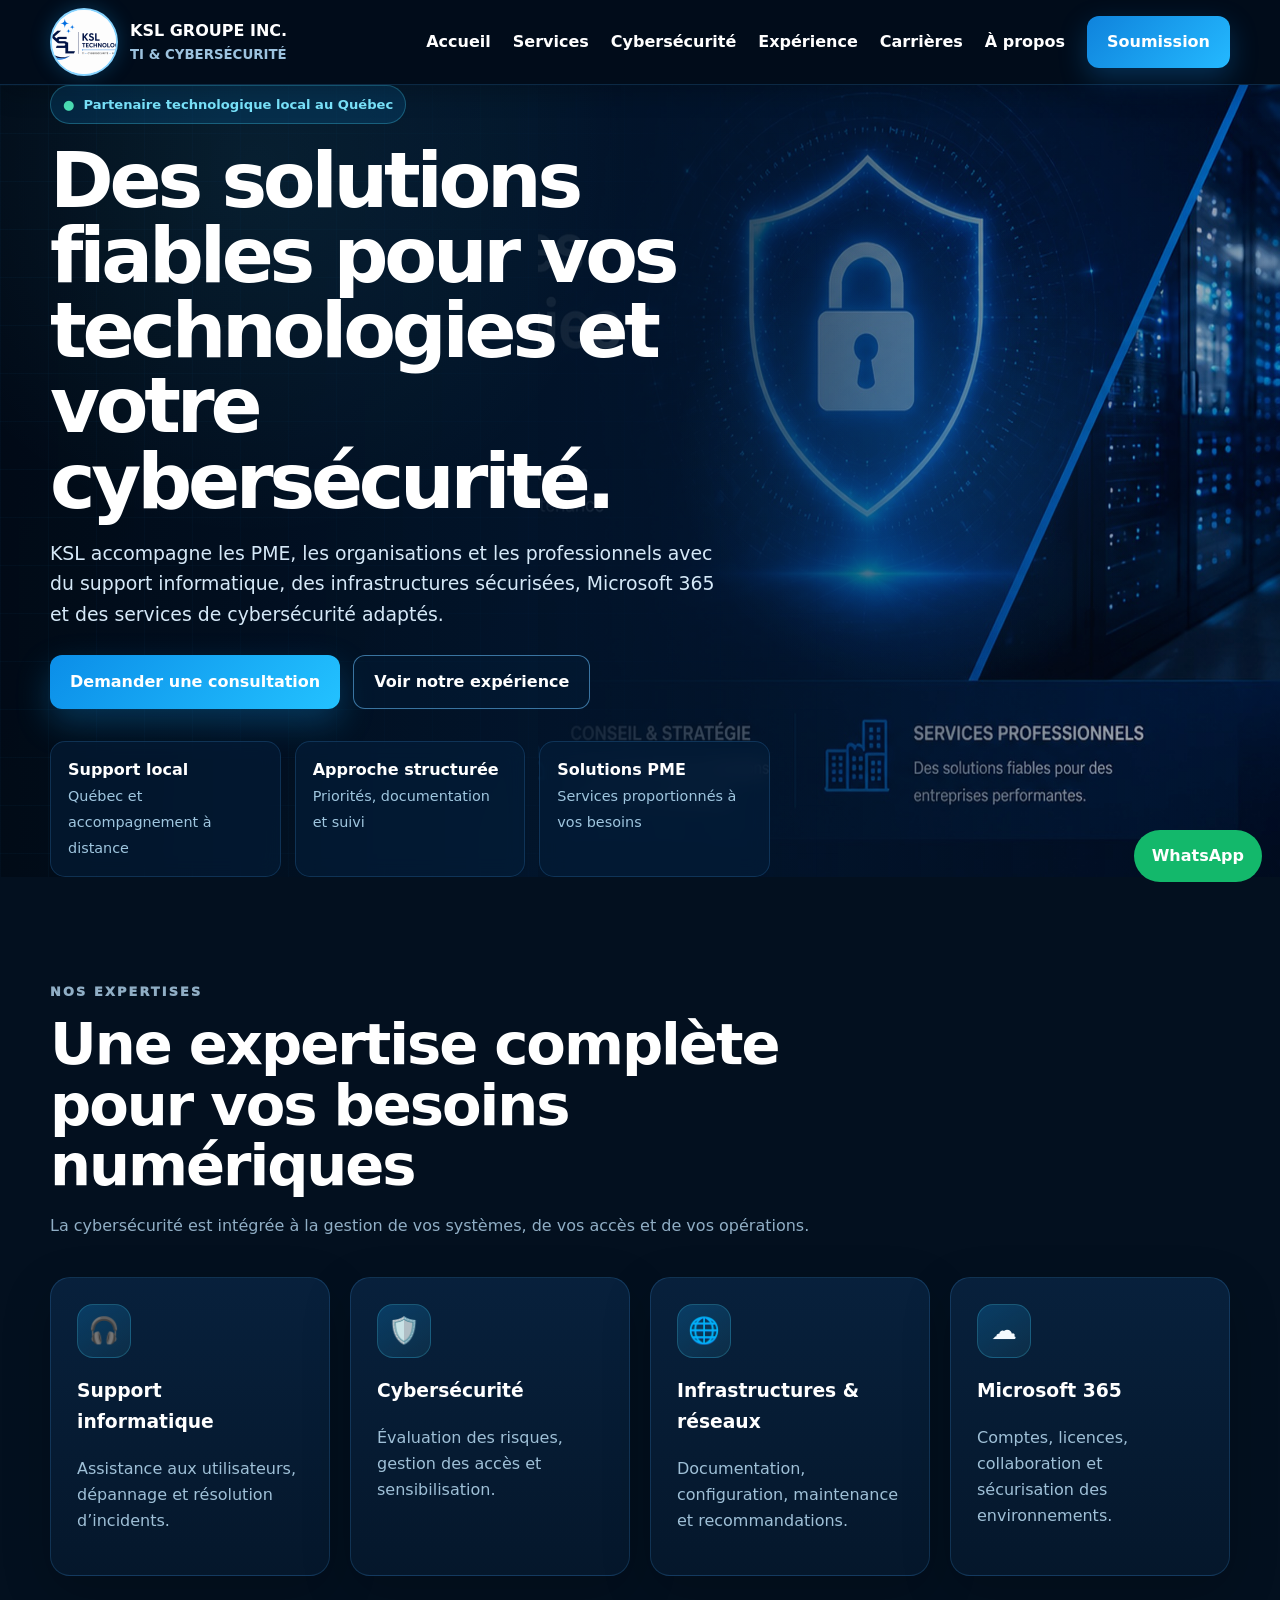
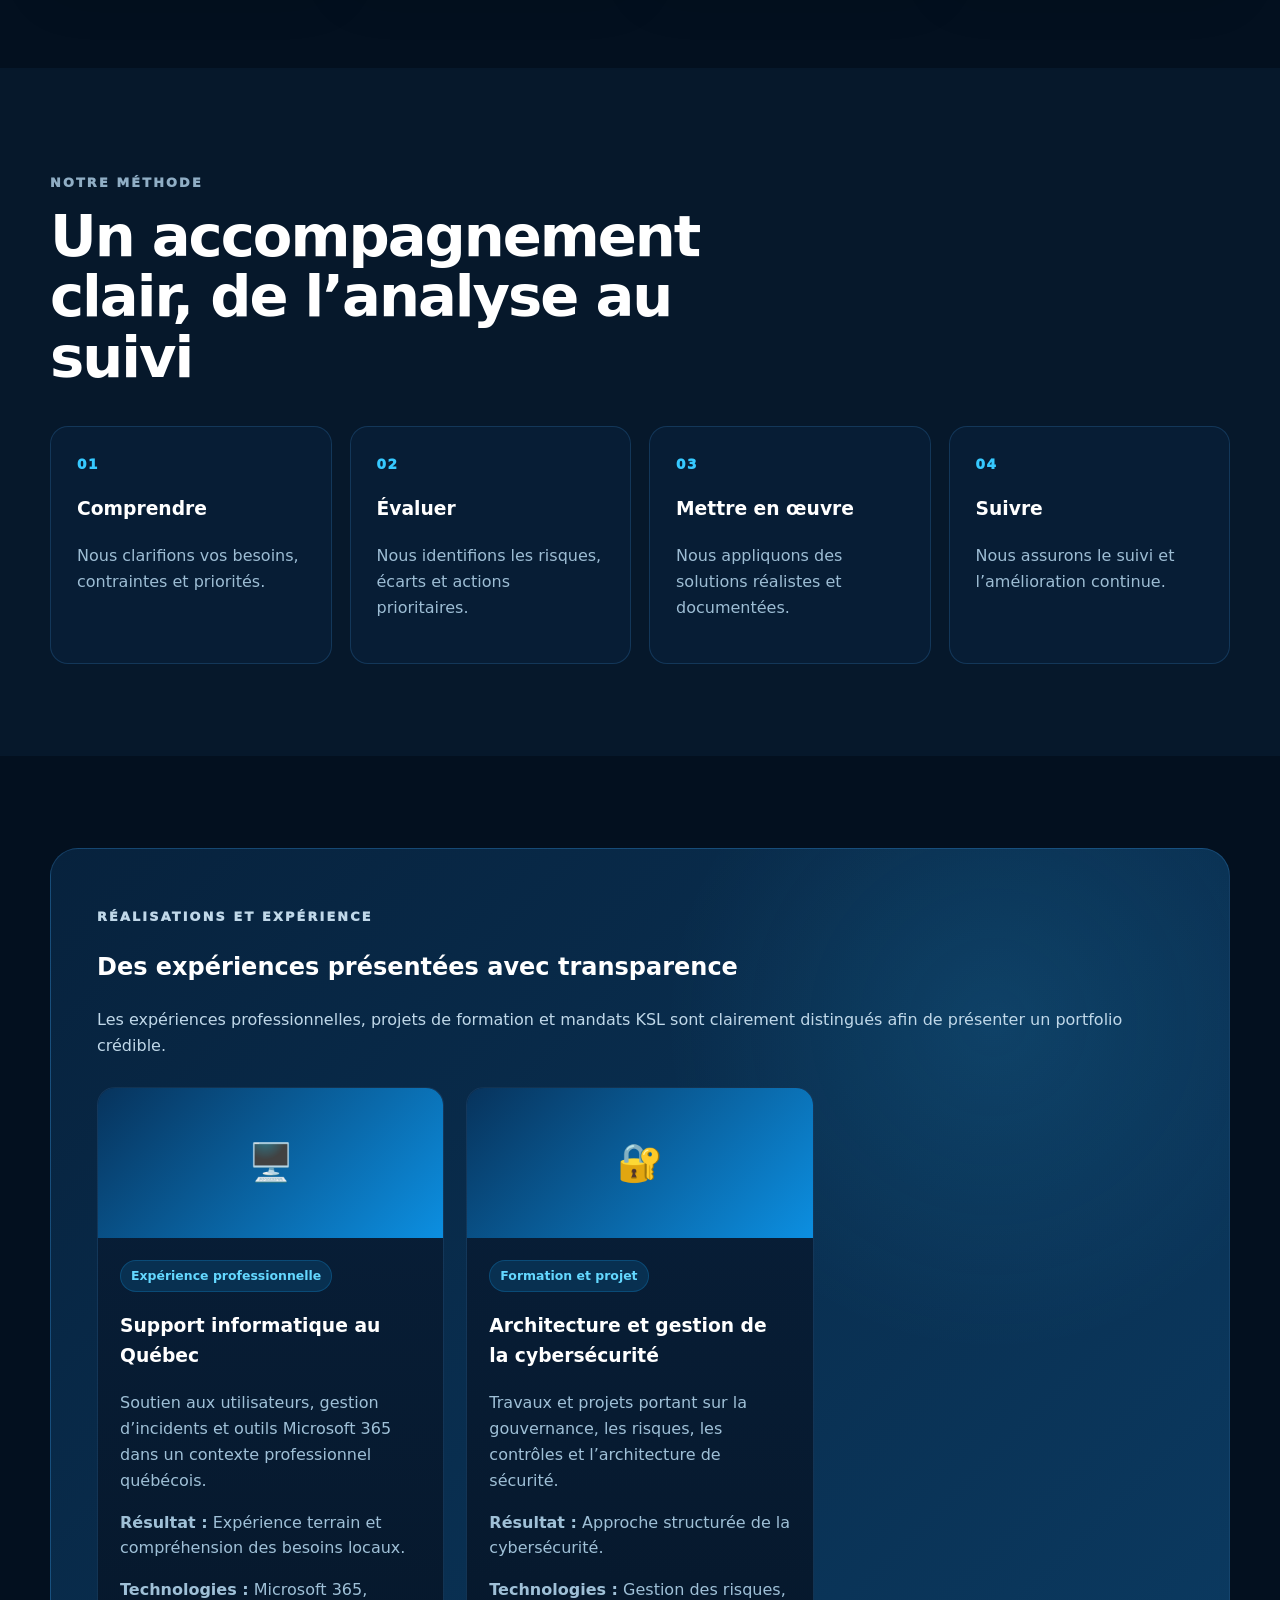
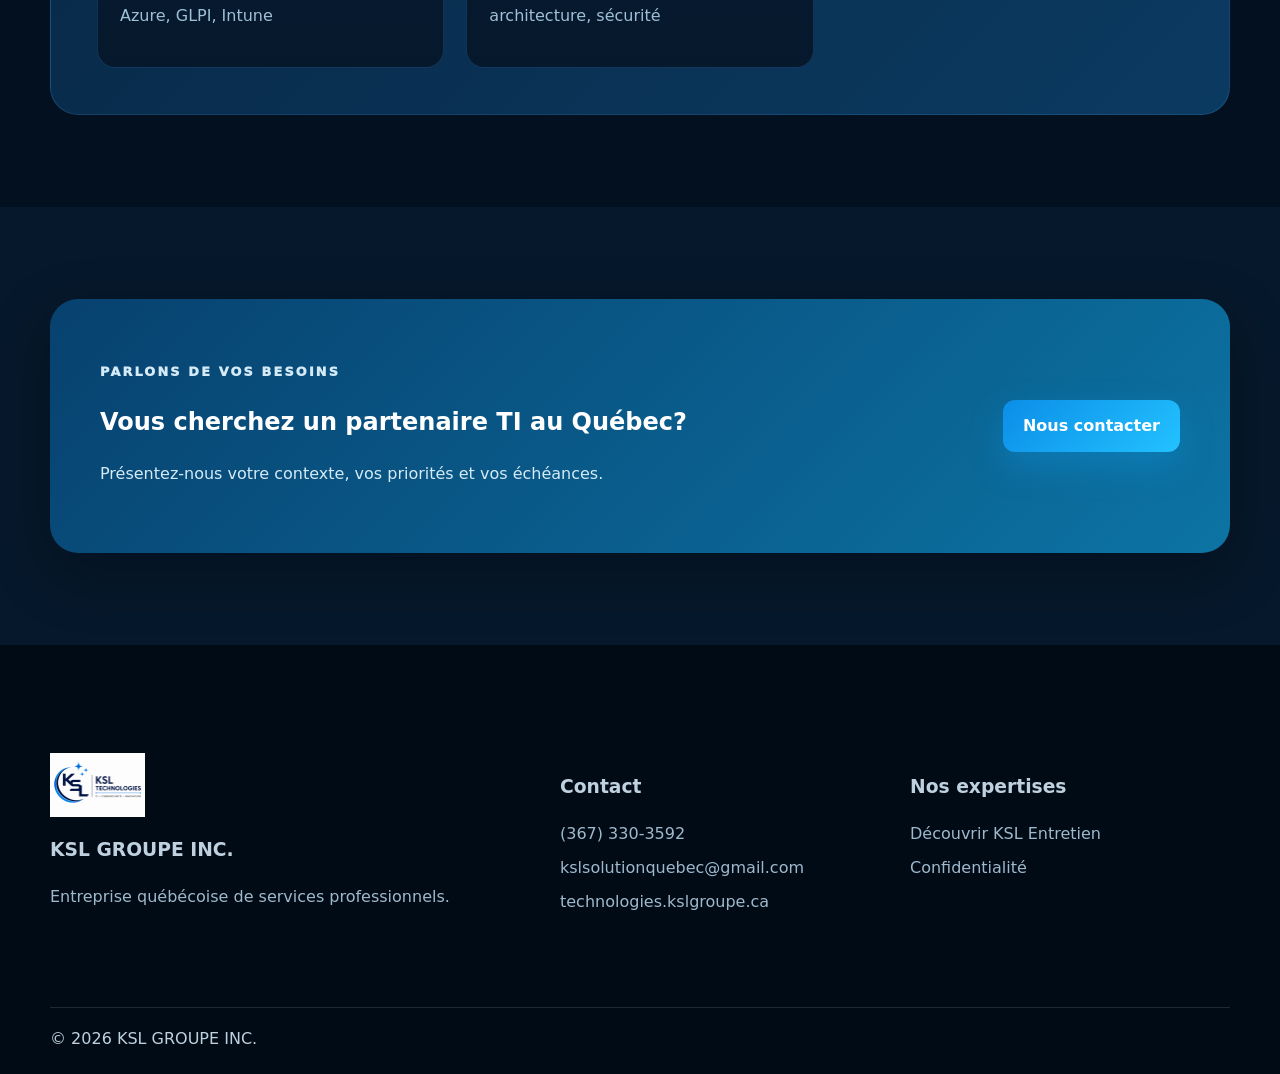
==== index.html @ 47a88e59 "Mise à jour du logo KSL Technologies Updated the logo image source in the footer and header of the H" ====
<!doctype html><html lang="fr-CA"><head><meta charset="utf-8"><meta name="viewport" content="width=device-width,initial-scale=1"><title>KSL TI & cybersécurité | Québec</title><meta name="description" content="Support informatique, cybersécurité, infrastructures et Microsoft 365 pour PME au Québec."><link rel="canonical" href="https://technologies.kslgroupe.ca/"><link rel="icon" href="/assets/img/favicon.png"><link rel="stylesheet" href="/assets/css/site.css"></head><body><header class="site-header"><div class="container nav"><a class="brand" href="/"><img src="/assets/img/logo-technologies.png" alt="Logo KSL"><span>KSL GROUPE INC.<small>TI & CYBERSÉCURITÉ</small></span></a><button class="menu">Menu</button><nav class="links"><a href="/index.html">Accueil</a><a href="/services.html">Services</a><a href="/cybersecurite.html">Cybersécurité</a><a href="/realisations.html">Expérience</a><a href="/carrieres.html">Carrières</a><a href="/a-propos.html">À propos</a><a class="btn btn-primary" href="/soumission.html">Soumission</a></nav></div></header><main>
<section class="hero-v4"><div class="container"><div class="hero-content reveal"><span class="hero-badge">Partenaire technologique local au Québec</span><h1>Des solutions fiables pour vos technologies et votre cybersécurité.</h1><p>KSL accompagne les PME, les organisations et les professionnels avec du support informatique, des infrastructures sécurisées, Microsoft 365 et des services de cybersécurité adaptés.</p><div class="actions"><a class="btn btn-premium" href="/soumission.html">Demander une consultation</a><a class="btn btn-ghost" href="/realisations.html">Voir notre expérience</a></div><div class="hero-metrics"><div class="metric"><strong>Support local</strong><span>Québec et accompagnement à distance</span></div><div class="metric"><strong>Approche structurée</strong><span>Priorités, documentation et suivi</span></div><div class="metric"><strong>Solutions PME</strong><span>Services proportionnés à vos besoins</span></div></div></div></div></section>
<section class="premium-section"><div class="container"><div class="head reveal"><p class="eyebrow">Nos expertises</p><h2>Une expertise complète pour vos besoins numériques</h2><p>La cybersécurité est intégrée à la gestion de vos systèmes, de vos accès et de vos opérations.</p></div><div class="premium-grid"><article class="premium-card reveal"><div class="premium-icon">🎧</div><h3>Support informatique</h3><p>Assistance aux utilisateurs, dépannage et résolution d’incidents.</p></article><article class="premium-card reveal"><div class="premium-icon">🛡️</div><h3>Cybersécurité</h3><p>Évaluation des risques, gestion des accès et sensibilisation.</p></article><article class="premium-card reveal"><div class="premium-icon">🌐</div><h3>Infrastructures & réseaux</h3><p>Documentation, configuration, maintenance et recommandations.</p></article><article class="premium-card reveal"><div class="premium-icon">☁️</div><h3>Microsoft 365</h3><p>Comptes, licences, collaboration et sécurisation des environnements.</p></article></div></div></section>
<section class="premium-section alt"><div class="container"><div class="head reveal"><p class="eyebrow">Notre méthode</p><h2>Un accompagnement clair, de l’analyse au suivi</h2></div><div class="process"><article class="process-step reveal"><h3>Comprendre</h3><p>Nous clarifions vos besoins, contraintes et priorités.</p></article><article class="process-step reveal"><h3>Évaluer</h3><p>Nous identifions les risques, écarts et actions prioritaires.</p></article><article class="process-step reveal"><h3>Mettre en œuvre</h3><p>Nous appliquons des solutions réalistes et documentées.</p></article><article class="process-step reveal"><h3>Suivre</h3><p>Nous assurons le suivi et l’amélioration continue.</p></article></div></div></section>
<section class="premium-section"><div class="container"><div class="case-band reveal"><p class="eyebrow">Réalisations et expérience</p><h2>Des expériences présentées avec transparence</h2><p>Les expériences professionnelles, projets de formation et mandats KSL sont clairement distingués afin de présenter un portfolio crédible.</p><div class="portfolio-grid" data-portfolio style="margin-top:28px"></div></div></div></section>
<section class="premium-section alt"><div class="container premium-cta reveal"><div><p class="eyebrow">Parlons de vos besoins</p><h2>Vous cherchez un partenaire TI au Québec?</h2><p>Présentez-nous votre contexte, vos priorités et vos échéances.</p></div><a class="btn btn-premium" href="/soumission.html">Nous contacter</a></div></section>
</main><a class="whatsapp" href="https://wa.me/13673303592" target="_blank">WhatsApp</a><footer class="footer"><div class="container footer-grid"><div><img src="/assets/img/logo-technologies.png"><h3>KSL GROUPE INC.</h3><p>Entreprise québécoise de services professionnels.</p></div><div><h3>Contact</h3><a href="tel:+13673303592">(367) 330-3592</a><a href="mailto:kslsolutionquebec@gmail.com">kslsolutionquebec@gmail.com</a><a href="https://technologies.kslgroupe.ca">technologies.kslgroupe.ca</a></div><div><h3>Nos expertises</h3><a href="https://entretien.technologies.kslgroupe.ca">Découvrir KSL Entretien</a><a href="/confidentialite.html">Confidentialité</a></div></div><div class="container bottom">© <span data-year></span> KSL GROUPE INC.</div></footer><script src="/assets/js/site.js"></script></body></html>
---- assets/css/site.css ----
:root{--navy:#06172c;--navy2:#0b3157;--blue:#1597ff;--cyan:#41c8ff;--green:#0a9c66;--ink:#10243a;--muted:#61758a;--paper:#f4f8fc;--line:#d9e5ef;--white:#fff;--shadow:0 16px 50px rgba(6,23,44,.13);--radius:20px;--max:1180px}
*{box-sizing:border-box}html{scroll-behavior:smooth}body{margin:0;font-family:Inter,system-ui,-apple-system,"Segoe UI",Arial,sans-serif;color:var(--ink);line-height:1.62}a{text-decoration:none;color:inherit}img{max-width:100%;display:block}.container{width:min(var(--max),calc(100% - 38px));margin:auto}.site-header{position:sticky;top:0;z-index:50;background:rgba(6,23,44,.97);border-bottom:1px solid rgba(255,255,255,.1)}.nav{min-height:78px;display:flex;align-items:center;justify-content:space-between;gap:24px}.brand{display:flex;align-items:center;gap:12px;color:#fff;font-weight:900}.brand img{width:58px;height:58px;border-radius:50%;object-fit:contain}.brand small{display:block;color:#9fc0d9;font-weight:700}.links{display:flex;align-items:center;gap:22px;color:#fff;font-weight:800}.links a:hover{color:#64d0ff}.menu{display:none;background:transparent;border:1px solid #8098ad;color:#fff;border-radius:10px;padding:8px 12px}.btn{display:inline-flex;align-items:center;justify-content:center;padding:13px 20px;border-radius:12px;font-weight:900;border:0;cursor:pointer}.btn-primary{color:#fff;background:linear-gradient(135deg,#0f83dc,#24b9ff);box-shadow:0 10px 28px rgba(21,151,255,.25)}.btn-outline{border:1px solid rgba(255,255,255,.55);color:#fff}.hero{min-height:760px;color:#fff;display:flex;align-items:center;background-size:cover;background-position:center;position:relative}.hero:before{content:"";position:absolute;inset:0;background:linear-gradient(90deg,rgba(3,14,28,.94) 0%,rgba(4,25,48,.76) 48%,rgba(4,22,40,.18) 100%)}.hero .container{position:relative}.hero-content{max-width:700px}.eyebrow{text-transform:uppercase;letter-spacing:.17em;color:#45c8ff;font-weight:950;font-size:.8rem}.hero h1{font-size:clamp(3.2rem,6vw,5.6rem);line-height:.98;letter-spacing:-.05em;margin:.22em 0}.hero p{font-size:1.13rem;color:#d8e7f4}.actions{display:flex;flex-wrap:wrap;gap:13px;margin-top:26px}.trustline{display:flex;flex-wrap:wrap;gap:18px;margin-top:24px}.trustline span:before{content:"✓";color:#47d6a5;margin-right:7px;font-weight:900}.section{padding:82px 0}.soft{background:var(--paper)}.dark{background:var(--navy);color:#fff}.head{max-width:780px;margin-bottom:38px}.head h2{font-size:clamp(2.2rem,4.7vw,3.6rem);line-height:1.05;letter-spacing:-.035em;margin:.2em 0}.head p{color:var(--muted)}.grid2{display:grid;grid-template-columns:repeat(2,1fr);gap:24px}.grid3{display:grid;grid-template-columns:repeat(3,1fr);gap:22px}.card{background:#fff;border:1px solid var(--line);border-radius:var(--radius);padding:28px;box-shadow:0 9px 28px rgba(6,23,44,.05)}.card h3{font-size:1.35rem;margin:10px 0}.card p{color:var(--muted)}.icon{width:52px;height:52px;border-radius:15px;background:#e5f5ff;display:grid;place-items:center;font-size:1.5rem}.green .icon{background:#e4f7ef}.checks{list-style:none;padding:0}.checks li{padding:6px 0 6px 27px;position:relative}.checks li:before{content:"✓";position:absolute;left:0;color:var(--green);font-weight:900}.page-hero{padding:74px 0;background:linear-gradient(135deg,var(--navy),#0c567c);color:#fff}.page-hero h1{font-size:clamp(2.6rem,5vw,4.5rem);margin:0;line-height:1.05}.portfolio-grid{display:grid;grid-template-columns:repeat(3,1fr);gap:22px}.portfolio-card{background:#fff;border:1px solid var(--line);border-radius:18px;overflow:hidden}.portfolio-cover{height:150px;background:linear-gradient(135deg,#0a3158,#1597ff);display:grid;place-items:center;color:#fff;font-size:2.3rem}.portfolio-body{padding:22px}.tag{display:inline-block;padding:5px 10px;border-radius:999px;background:#e8f5fd;color:#075f99;font-size:.78rem;font-weight:900}.form{display:grid;gap:15px}.row2{display:grid;grid-template-columns:1fr 1fr;gap:14px}.field label{display:block;font-weight:800;margin-bottom:6px}.field input,.field select,.field textarea{width:100%;padding:13px;border:1px solid #c8d8e5;border-radius:11px}.field textarea{min-height:150px}.notice{background:#eaf7ff;border-left:5px solid var(--blue);padding:16px;border-radius:12px}.cta{background:linear-gradient(135deg,var(--navy),#0d5c82);color:#fff;border-radius:26px;padding:46px;display:flex;justify-content:space-between;align-items:center;gap:25px}.footer{background:#03111f;color:#bfd1df;padding:52px 0 22px}.footer-grid{display:grid;grid-template-columns:1.4fr 1fr 1fr;gap:30px}.footer a{display:block;margin:7px 0}.footer img{width:95px}.bottom{border-top:1px solid rgba(255,255,255,.12);margin-top:28px;padding-top:18px}.whatsapp{position:fixed;right:18px;bottom:18px;background:#13b86b;color:white;padding:13px 18px;border-radius:999px;font-weight:900;z-index:40}
.admin-shell{max-width:1000px;margin:40px auto;padding:20px}.admin-box{border:1px solid var(--line);border-radius:18px;padding:24px;margin-bottom:18px}.admin-actions{display:flex;gap:10px;flex-wrap:wrap}.entry{border:1px solid var(--line);border-radius:14px;padding:16px;margin:12px 0}.entry input,.entry textarea{width:100%;margin:5px 0;padding:10px;border:1px solid #c8d8e5;border-radius:9px}
@media(max-width:950px){.links{display:none;position:absolute;left:0;right:0;top:78px;background:var(--navy);padding:20px;flex-direction:column;align-items:flex-start}.links.open{display:flex}.menu{display:block}.grid2,.grid3,.portfolio-grid,.footer-grid{grid-template-columns:1fr}.hero{min-height:680px}.hero:before{background:rgba(3,18,35,.82)}.row2{grid-template-columns:1fr}.cta{flex-direction:column;align-items:flex-start}}

/* =========================================================
   VERSION 2 AMÉLIORÉE — fond simple, clair et professionnel
   ========================================================= */
:root{
  --paper:#f8fbfe;
  --paper2:#eef7fd;
  --navy:#08233d;
  --navy2:#0c3558;
  --blue:#20aeea;
  --cyan:#57d1f4;
  --ink:#10283f;
  --muted:#5a7186;
  --line:#d8e8f2;
}
body{background:#fff}
.site-header{
  background:#fff;
  border-bottom:1px solid #dce9f2;
  box-shadow:0 5px 20px rgba(8,35,61,.06);
}
.brand{color:var(--ink)}
.brand small{color:#527187}
.brand img{
  width:66px;
  height:66px;
  border-radius:50%;
  object-fit:cover;
  background:#fff;
  border:2px solid #d7edf8;
  box-shadow:0 6px 16px rgba(8,35,61,.13);
}
.links{color:var(--ink)}
.links a:hover{color:#0796d4}
.menu{color:var(--ink);border-color:#9eb5c6}
.hero{
  min-height:690px;
  background-image:none !important;
  background:
    radial-gradient(circle at 85% 20%, rgba(87,209,244,.20), transparent 28%),
    radial-gradient(circle at 72% 75%, rgba(32,174,234,.12), transparent 32%),
    linear-gradient(135deg,#f9fdff 0%,#eef8fd 55%,#e4f4fb 100%);
  color:var(--ink);
  overflow:hidden;
}
.hero:before{
  content:"";
  position:absolute;
  inset:auto -120px -180px auto;
  width:620px;
  height:620px;
  border-radius:50%;
  background:linear-gradient(145deg,rgba(32,174,234,.13),rgba(87,209,244,.04));
  border:1px solid rgba(32,174,234,.15);
}
.hero:after{
  content:"";
  position:absolute;
  right:8%;
  top:18%;
  width:350px;
  height:350px;
  border-radius:38px;
  transform:rotate(8deg);
  background:
    linear-gradient(135deg,rgba(255,255,255,.88),rgba(226,245,253,.72));
  box-shadow:0 24px 70px rgba(8,35,61,.12);
  border:1px solid rgba(32,174,234,.16);
}
.hero .container{z-index:2}
.hero-content{max-width:720px}
.hero h1{font-size:clamp(3.25rem,6vw,5.5rem);color:#0a2944}
.hero p{color:#405d74}
.eyebrow{color:#008dc9}
.btn-outline{border-color:#7ba7c2;color:#153d59;background:rgba(255,255,255,.55)}
.trustline{color:#2c526e}
.soft{background:#f5faff}
.card{box-shadow:0 13px 40px rgba(8,35,61,.07)}
.page-hero{
  background:
    radial-gradient(circle at 85% 25%,rgba(87,209,244,.20),transparent 28%),
    linear-gradient(135deg,#f8fdff,#e8f6fc);
  color:var(--ink);
  border-bottom:1px solid #d7e8f2;
}
.page-hero p{color:#4e6d82}
.dark{background:#0b2a45}
.cta{background:linear-gradient(135deg,#0d385d,#0c5f84)}
.footer{background:#08233d}
@media(max-width:950px){
  .links{background:#fff;color:var(--ink);border-top:1px solid #dce9f2}
  .hero:after{opacity:.25;right:-140px}
}

/* =========================================================
   VERSION 3 — HERO BLEU CYBERSÉCURITÉ
   Fond inspiré du visuel validé par le client.
   ========================================================= */
.site-header{
  background:rgba(3,18,35,.98);
  border-bottom:1px solid rgba(80,164,230,.22);
  box-shadow:0 6px 25px rgba(0,0,0,.22);
}
.brand{color:#fff}
.brand small{color:#9dc3df}
.brand img{
  width:66px;
  height:66px;
  border-radius:50%;
  object-fit:cover;
  background:#fff;
  border:2px solid rgba(73,190,255,.65);
  box-shadow:0 0 20px rgba(27,169,255,.25);
}
.links{color:#fff}
.links a:hover{color:#32b8ff}
.menu{color:#fff;border-color:#6f93ae}

.hero-v3{
  min-height:760px;
  color:#fff;
  background:
    linear-gradient(90deg,
      rgba(2,15,30,.98) 0%,
      rgba(3,24,48,.96) 38%,
      rgba(3,28,56,.82) 56%,
      rgba(3,20,39,.28) 100%
    ),
    url('/assets/img/hero-cyber-v3.jpg') right center / 58% 100% no-repeat,
    linear-gradient(135deg,#031326,#06284d 60%,#073967);
}
.hero-v3:before{
  content:"";
  position:absolute;
  inset:0;
  background:
    radial-gradient(circle at 72% 48%,rgba(24,142,255,.18),transparent 26%),
    linear-gradient(180deg,rgba(1,10,22,.06),rgba(0,10,24,.22));
  pointer-events:none;
}
.hero-v3:after{
  content:"";
  position:absolute;
  inset:0;
  background-image:
    linear-gradient(rgba(40,120,190,.055) 1px,transparent 1px),
    linear-gradient(90deg,rgba(40,120,190,.055) 1px,transparent 1px);
  background-size:46px 46px;
  mask-image:linear-gradient(90deg,black,transparent 62%);
  pointer-events:none;
}
.hero-v3 .container{position:relative;z-index:2}
.hero-v3 .hero-content{max-width:710px}
.hero-v3 h1{
  color:#fff;
  text-shadow:0 4px 24px rgba(0,0,0,.28);
}
.hero-v3 p{color:#d7e7f6}
.hero-v3 .eyebrow{color:#2fc3ff}
.hero-v3 .btn-outline{
  color:#fff;
  border-color:rgba(100,190,255,.72);
  background:rgba(4,33,65,.34);
}
.hero-v3 .trustline{color:#d5e8f7}
.hero-v3 .trustline span:before{color:#2dc1ff}

@media(max-width:950px){
  .links{background:#06182d;color:#fff;border-top:1px solid rgba(255,255,255,.1)}
  .hero-v3{
    min-height:720px;
    background:
      linear-gradient(rgba(2,16,32,.90),rgba(2,20,39,.90)),
      url('/assets/img/hero-cyber-v3.jpg') center / cover no-repeat;
  }
}

/* KSL V4 PREMIUM */
:root{--pblue:#12a8ff;--pcyan:#4ee1ff;--pnavy:#020d1b;--pcard:#071d35;--pline:rgba(76,174,255,.18)}
body{background:#03101f;color:#eaf5ff}.site-header{backdrop-filter:blur(16px);background:rgba(2,13,27,.9);border-bottom:1px solid rgba(64,174,255,.18)}
.nav{min-height:84px}.brand img{width:68px;height:68px}.links a{position:relative}.links a:not(.btn):after{content:"";position:absolute;left:0;bottom:-8px;width:0;height:2px;background:linear-gradient(90deg,var(--pblue),var(--pcyan));transition:.25s}.links a:hover:after{width:100%}
.hero-v4{min-height:790px;display:flex;align-items:center;position:relative;overflow:hidden;color:#fff;background:linear-gradient(90deg,rgba(1,10,22,.98) 0%,rgba(2,20,42,.92) 45%,rgba(3,24,48,.55) 68%,rgba(3,16,31,.15) 100%),url('/assets/img/hero-cyber-v3.jpg') right center/58% 100% no-repeat,linear-gradient(135deg,#020d1b,#05264b 65%,#0a4d7a)}
.hero-v4:before{content:"";position:absolute;inset:0;background:radial-gradient(circle at 72% 46%,rgba(20,150,255,.2),transparent 24%),radial-gradient(circle at 20% 10%,rgba(78,225,255,.08),transparent 30%);animation:glow 6s ease-in-out infinite}.hero-v4:after{content:"";position:absolute;inset:0;background-image:linear-gradient(rgba(39,122,194,.05) 1px,transparent 1px),linear-gradient(90deg,rgba(39,122,194,.05) 1px,transparent 1px);background-size:48px 48px;mask-image:linear-gradient(90deg,black,transparent 68%)}@keyframes glow{0%,100%{opacity:.72}50%{opacity:1}}
.hero-v4 .container{position:relative;z-index:2}.hero-v4 .hero-content{max-width:760px}.hero-v4 h1{font-size:clamp(3.4rem,6vw,5.8rem);line-height:.98;letter-spacing:-.055em;margin:.24em 0;color:#fff}.hero-v4 p{font-size:1.18rem;color:#d6e9f8;max-width:680px}.hero-badge{display:inline-flex;gap:9px;padding:8px 12px;border-radius:999px;background:rgba(9,84,137,.32);border:1px solid rgba(78,225,255,.28);color:#7be7ff;font-weight:900;font-size:.82rem}.hero-badge:before{content:"●";color:#4ce1b6}.btn-premium{color:#fff;background:linear-gradient(135deg,#0b8ee8,#23c2ff);box-shadow:0 14px 34px rgba(18,168,255,.26);transition:.2s}.btn-premium:hover{transform:translateY(-2px);box-shadow:0 18px 42px rgba(18,168,255,.36)}.btn-ghost{border:1px solid rgba(106,194,255,.55);color:#fff;background:rgba(4,32,61,.35)}
.hero-metrics{display:grid;grid-template-columns:repeat(3,1fr);gap:14px;margin-top:32px;max-width:720px}.metric{background:rgba(5,33,61,.54);border:1px solid var(--pline);border-radius:15px;padding:15px 17px;backdrop-filter:blur(10px)}.metric strong{display:block;color:#fff}.metric span{color:#9fc6df;font-size:.9rem}
.premium-section{background:#03101f;padding:92px 0}.premium-section.alt{background:#06182b}.premium-section .head p{color:#90aec5}.premium-section .head h2{color:#fff}.premium-grid{display:grid;grid-template-columns:repeat(4,1fr);gap:20px}.premium-card{background:linear-gradient(180deg,rgba(8,34,62,.95),rgba(5,24,44,.96));border:1px solid var(--pline);border-radius:20px;padding:26px;box-shadow:0 16px 50px rgba(0,0,0,.18);transition:.25s}.premium-card:hover{transform:translateY(-5px);border-color:rgba(78,225,255,.42)}.premium-card h3{color:#fff}.premium-card p{color:#9fc0d7}.premium-icon{width:54px;height:54px;border-radius:16px;display:grid;place-items:center;background:linear-gradient(145deg,rgba(18,168,255,.22),rgba(78,225,255,.08));border:1px solid rgba(78,225,255,.22);font-size:1.6rem}
.process{display:grid;grid-template-columns:repeat(4,1fr);gap:18px;counter-reset:step}.process-step{counter-increment:step;padding:26px;background:#071d35;border:1px solid var(--pline);border-radius:18px}.process-step:before{content:"0" counter(step);display:block;color:#36c9ff;font-size:.85rem;font-weight:950;letter-spacing:.12em;margin-bottom:16px}.process-step h3{color:#fff}.process-step p{color:#9dbdd4}.case-band{border-radius:28px;padding:46px;background:radial-gradient(circle at 80% 20%,rgba(51,190,255,.13),transparent 28%),linear-gradient(135deg,#07223d,#0b3a61);border:1px solid rgba(76,174,255,.2)}.case-band h2{color:#fff}.case-band p{color:#c0d8e9}.portfolio-card{background:linear-gradient(180deg,#081f39,#06182c);border-color:var(--pline)}.portfolio-body h3{color:#fff}.portfolio-body p{color:#9fc0d7}.portfolio-cover{background:linear-gradient(135deg,#07335c,#0c8fe1)}.tag{background:rgba(18,168,255,.14);color:#64d8ff;border:1px solid rgba(18,168,255,.22)}.premium-cta{display:flex;align-items:center;justify-content:space-between;gap:25px;padding:50px;border-radius:28px;background:linear-gradient(135deg,#07416f,#0c74a4);box-shadow:0 20px 60px rgba(0,0,0,.25)}.premium-cta h2{color:#fff}.premium-cta p{color:#d4ebf7}.footer{background:#010b16}.reveal{opacity:0;transform:translateY(18px);transition:.7s}.reveal.visible{opacity:1;transform:none}
@media(max-width:1050px){.premium-grid,.process{grid-template-columns:repeat(2,1fr)}}@media(max-width:950px){.hero-v4{min-height:720px;background:linear-gradient(rgba(1,12,26,.88),rgba(2,19,39,.93)),url('/assets/img/hero-cyber-v3.jpg') center/cover no-repeat}.hero-metrics{grid-template-columns:1fr}.premium-cta{flex-direction:column;align-items:flex-start}}@media(max-width:640px){.premium-grid,.process{grid-template-columns:1fr}.hero-v4 h1{font-size:3.2rem}}

/* =========================================================
   KSL VERSION 5 ENTERPRISE — amélioration de toutes les pages
   ========================================================= */
:root{
  --bg:#020d1b;--bg2:#06192d;--surface:#08213a;--surface2:#0b2b49;
  --text:#f4f9fd;--muted:#a6bfd2;--line:rgba(78,181,255,.18);
  --blue:#20aef0;--cyan:#55d9ff;--green:#27c58c;--ink:#08233d;
}
body{background:var(--bg);color:var(--text)}
.page-hero{
  padding:96px 0 72px;
  background:
    radial-gradient(circle at 84% 25%,rgba(39,190,255,.16),transparent 26%),
    linear-gradient(135deg,#051a31,#0a3556);
  color:#fff;border-bottom:1px solid var(--line)
}
.page-hero h1{font-size:clamp(3rem,5vw,5.1rem);margin:0 0 14px;letter-spacing:-.045em;line-height:1}
.page-hero p{font-size:1.16rem;color:#c8dceb;max-width:860px}
.section-dark{padding:86px 0;background:var(--bg)}
.section-alt{padding:86px 0;background:var(--bg2)}
.section-head{max-width:780px;margin-bottom:36px}
.section-head .eyebrow{color:var(--cyan);font-weight:900;letter-spacing:.12em;text-transform:uppercase;font-size:.78rem}
.section-head h2{font-size:clamp(2.2rem,4vw,3.7rem);margin:.25em 0;color:#fff}
.section-head p{color:var(--muted);font-size:1.08rem}

.enterprise-grid{display:grid;grid-template-columns:repeat(3,1fr);gap:22px}
.enterprise-card{
  background:linear-gradient(180deg,rgba(9,38,68,.98),rgba(5,24,44,.98));
  color:#fff;border:1px solid var(--line);border-radius:20px;padding:28px;
  box-shadow:0 18px 50px rgba(0,0,0,.18);transition:.25s ease
}
.enterprise-card:hover{transform:translateY(-5px);border-color:rgba(85,217,255,.44)}
.enterprise-card h3{font-size:1.32rem;margin:16px 0 10px;color:#fff}
.enterprise-card p{color:var(--muted)}
.enterprise-card ul{list-style:none;padding:0;margin:18px 0 0}
.enterprise-card li{padding:7px 0;color:#d7e7f2}
.enterprise-card li:before{content:"✓";color:var(--green);font-weight:900;margin-right:10px}
.icon-box{
  width:56px;height:56px;border-radius:16px;display:grid;place-items:center;font-size:1.65rem;
  background:linear-gradient(145deg,rgba(32,174,240,.22),rgba(85,217,255,.08));
  border:1px solid rgba(85,217,255,.22)
}
.callout{
  display:grid;grid-template-columns:1.15fr .85fr;gap:28px;align-items:stretch;
  background:linear-gradient(135deg,#082641,#0a4d73);border:1px solid var(--line);
  border-radius:28px;padding:42px
}
.callout h2,.callout h3{color:#fff}.callout p{color:#c8ddea}
.callout-panel{background:rgba(255,255,255,.06);border:1px solid rgba(255,255,255,.12);border-radius:20px;padding:26px}
.callout-panel li{color:#e6f3fb}

.risk-grid{display:grid;grid-template-columns:1fr 1fr;gap:24px}
.risk-list,.light-panel{
  border-radius:22px;padding:30px;border:1px solid var(--line);
  background:linear-gradient(180deg,#08213a,#06192d)
}
.risk-list h3,.light-panel h3{color:#fff}.risk-list p,.light-panel p{color:var(--muted)}
.risk-list li{color:#e3f0f8;padding:9px 0}
.risk-list li:before{content:"✓";color:var(--green);font-weight:900;margin-right:10px}

.timeline{display:grid;grid-template-columns:repeat(4,1fr);gap:18px}
.timeline article{background:#08213a;border:1px solid var(--line);border-radius:18px;padding:24px}
.timeline span{color:var(--cyan);font-weight:950;letter-spacing:.1em}.timeline h3{color:#fff}.timeline p{color:var(--muted)}

.portfolio-grid-v5{display:grid;grid-template-columns:repeat(3,1fr);gap:22px}
.portfolio-v5{
  border-radius:20px;overflow:hidden;border:1px solid var(--line);
  background:linear-gradient(180deg,#092744,#06192d)
}
.portfolio-v5 .cover{height:165px;display:grid;place-items:center;font-size:3rem;background:linear-gradient(135deg,#0a4d7b,#15a5e5)}
.portfolio-v5 .content{padding:24px}.portfolio-v5 h3{color:#fff}.portfolio-v5 p{color:var(--muted)}
.badges{display:flex;gap:8px;flex-wrap:wrap}.badge{font-size:.76rem;padding:6px 9px;border-radius:999px;background:rgba(32,174,240,.14);border:1px solid rgba(32,174,240,.24);color:#6fe0ff}

.values-grid{display:grid;grid-template-columns:repeat(4,1fr);gap:18px}
.value-card{background:#08213a;border:1px solid var(--line);border-radius:18px;padding:24px}
.value-card h3{color:#fff}.value-card p{color:var(--muted)}

.contact-layout{display:grid;grid-template-columns:1.15fr .85fr;gap:28px}
.contact-form,.contact-card{background:#08213a;border:1px solid var(--line);border-radius:22px;padding:30px}
.contact-form label{display:block;color:#fff;font-weight:800;margin-bottom:8px}
.contact-form input,.contact-form select,.contact-form textarea{
  width:100%;box-sizing:border-box;background:#fff;color:#13283a;border:1px solid #cbdbe6;border-radius:11px;padding:13px 14px
}
.contact-form textarea{min-height:160px}
.form-grid{display:grid;grid-template-columns:1fr 1fr;gap:16px}
.contact-card h3{color:#fff}.contact-card p,.contact-card a{color:#cce0ed}
.notice{padding:15px;border-left:4px solid var(--cyan);background:rgba(32,174,240,.10);border-radius:10px;color:#dcecf6}

.footer-grid{display:grid;grid-template-columns:1.2fr .8fr .8fr;gap:30px;padding:56px 0}
.footer-grid a,.footer-grid span,.footer-grid p{display:block;color:#9fb9cc;margin:8px 0}
.footer-logo{width:74px;height:74px;border-radius:50%}
.footer-bottom{border-top:1px solid var(--line);padding:18px 0;color:#7896aa}
.site-header .links a.active{color:var(--cyan)}
.site-header .links a.active:after{width:100%}

@media(max-width:980px){
  .enterprise-grid,.portfolio-grid-v5{grid-template-columns:repeat(2,1fr)}
  .values-grid,.timeline{grid-template-columns:repeat(2,1fr)}
  .callout,.risk-grid,.contact-layout{grid-template-columns:1fr}
}
@media(max-width:640px){
  .enterprise-grid,.portfolio-grid-v5,.values-grid,.timeline,.form-grid{grid-template-columns:1fr}
  .page-hero{padding:72px 0 54px}
  .callout{padding:28px}
}

.service-filters{display:flex;gap:10px;flex-wrap:wrap;margin:0 0 28px}
.service-filters button{border:1px solid rgba(107,210,255,.35);background:transparent;color:#dff7ff;padding:10px 16px;border-radius:999px;font-weight:800;cursor:pointer}
.service-filters button.active,.service-filters button:hover{background:#20aef3;color:#03101f;border-color:#20aef3}
.service-warning{margin-top:16px;padding:12px;border-left:4px solid #ffbc4b;background:rgba(255,188,75,.1);border-radius:8px;color:#ffe1a8;font-weight:700}

.division-link{border:1px solid rgba(76,207,255,.38);border-radius:999px;padding:9px 14px!important;color:#6bdcff!important}
.portfolio-dynamic-card .cover.has-image{padding:0;overflow:hidden}
.portfolio-dynamic-card .cover.has-image img{width:100%;height:100%;min-height:150px;object-fit:cover}
.portfolio-results{margin-top:18px;padding-top:14px;border-top:1px solid rgba(92,190,238,.25)}
.portfolio-results ul{margin:8px 0 0;padding-left:20px}
.portfolio-links{display:flex;gap:10px;flex-wrap:wrap;margin-top:18px}
.portfolio-links a{display:inline-flex;padding:9px 12px;border-radius:10px;background:#20aef3;color:#03101f;font-weight:800;text-decoration:none}

#dynamic-services{display:grid!important;grid-template-columns:repeat(auto-fit,minmax(290px,1fr));gap:22px;margin-top:26px}
#dynamic-services .enterprise-card{display:flex!important;flex-direction:column;min-height:100%;opacity:1!important;visibility:visible!important;transform:none!important}
#dynamic-services .enterprise-card ul{flex:1}
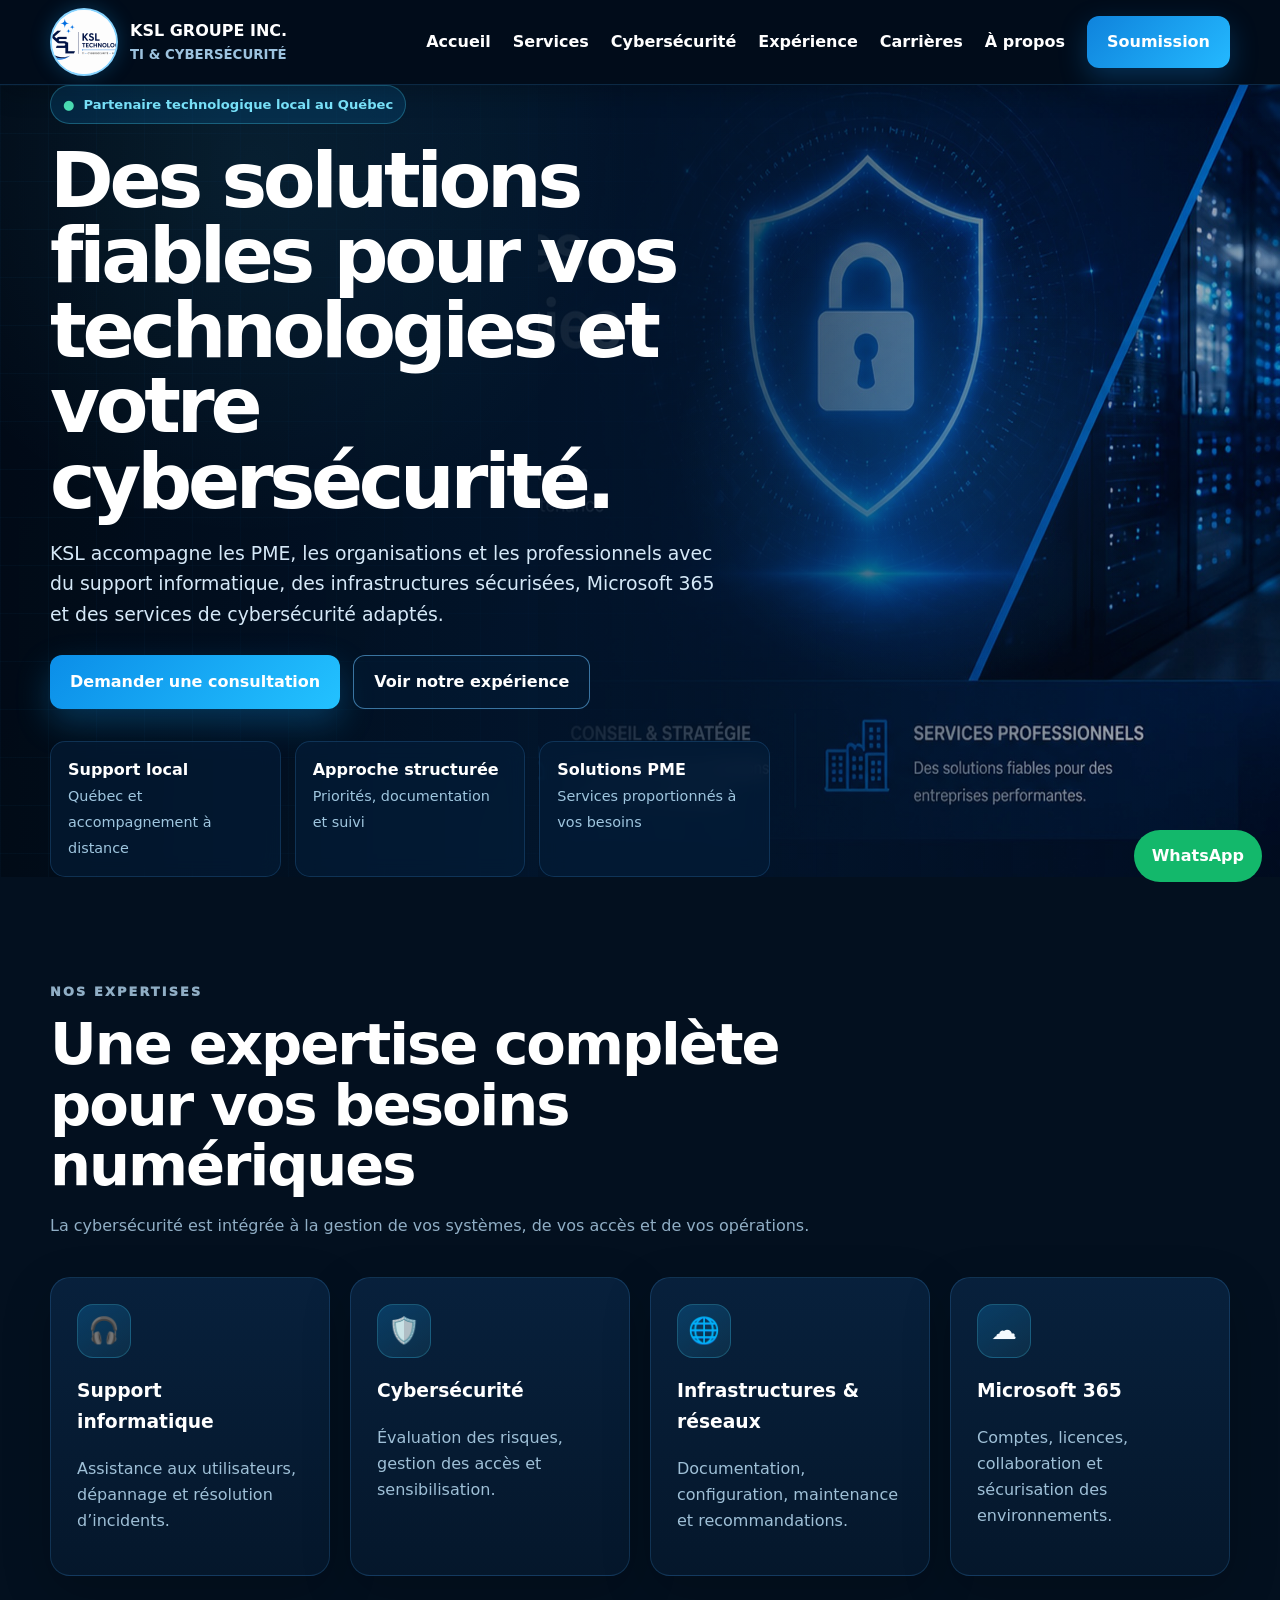
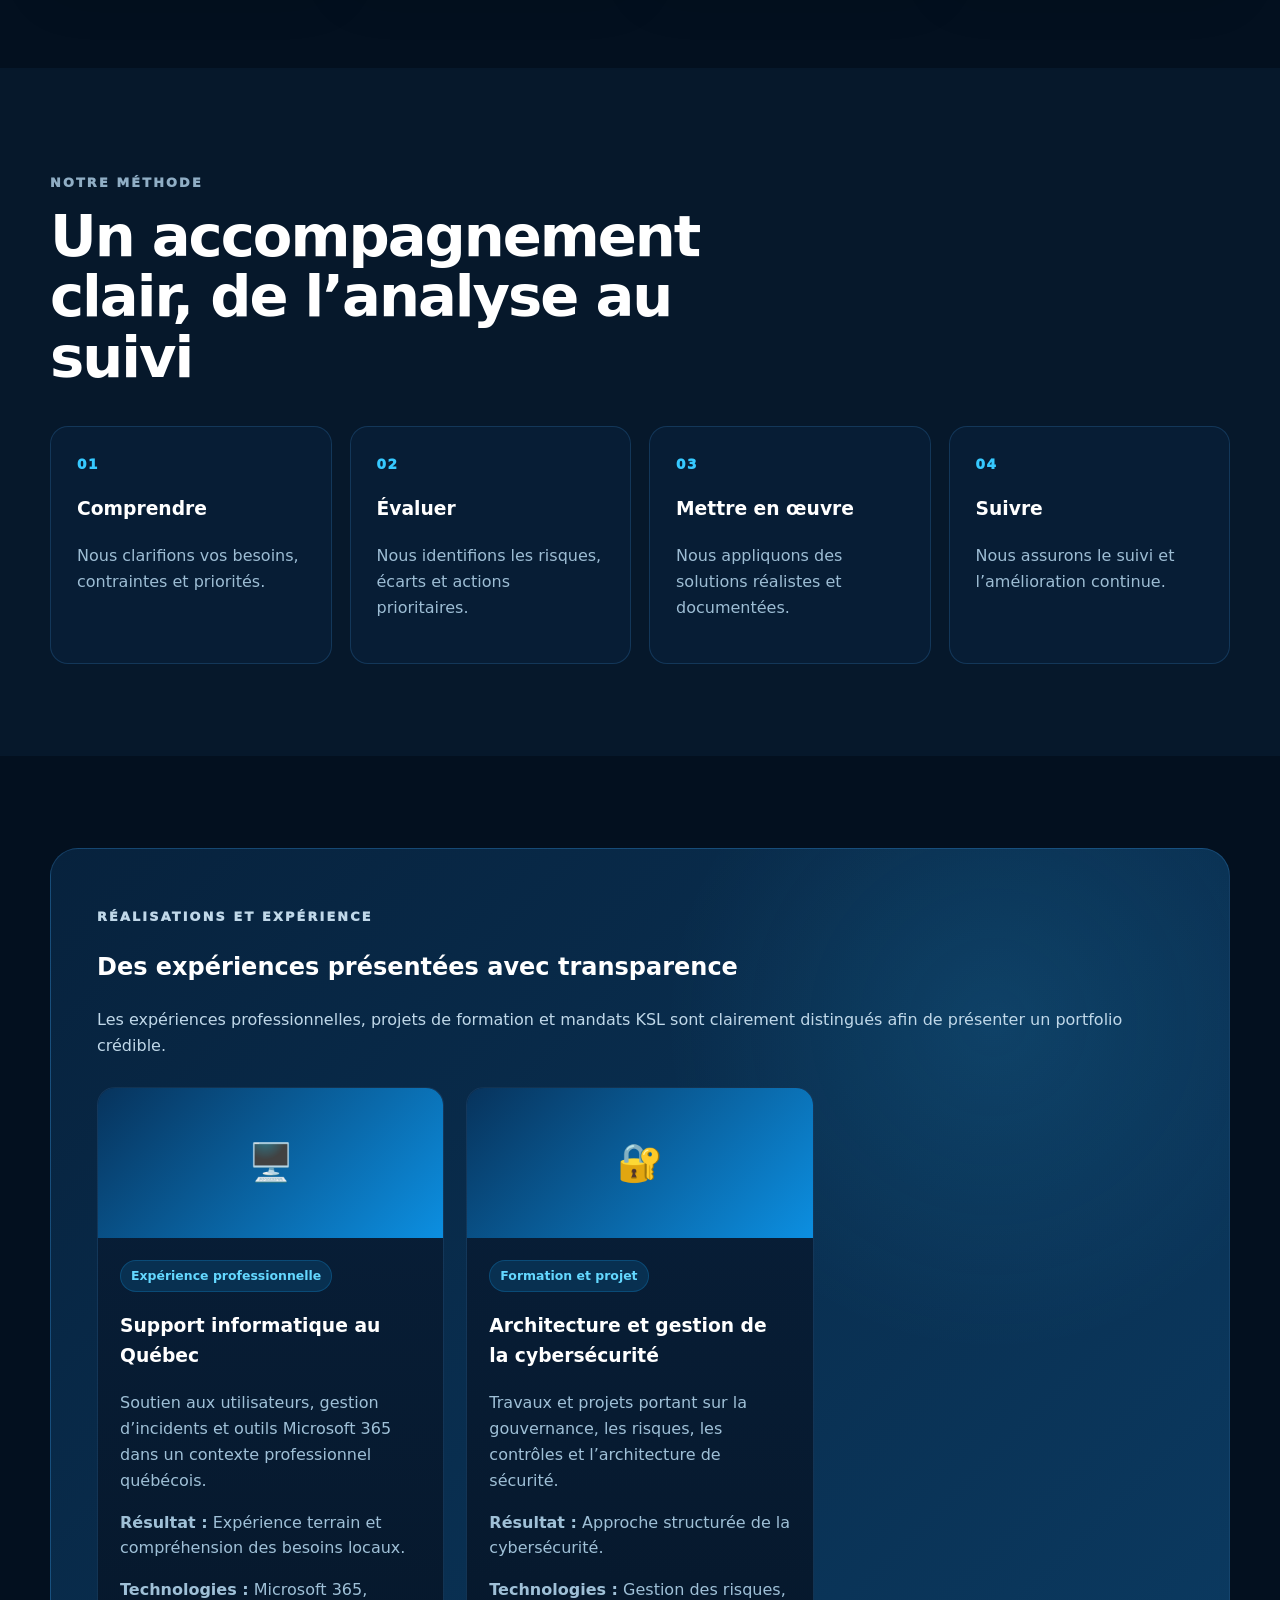
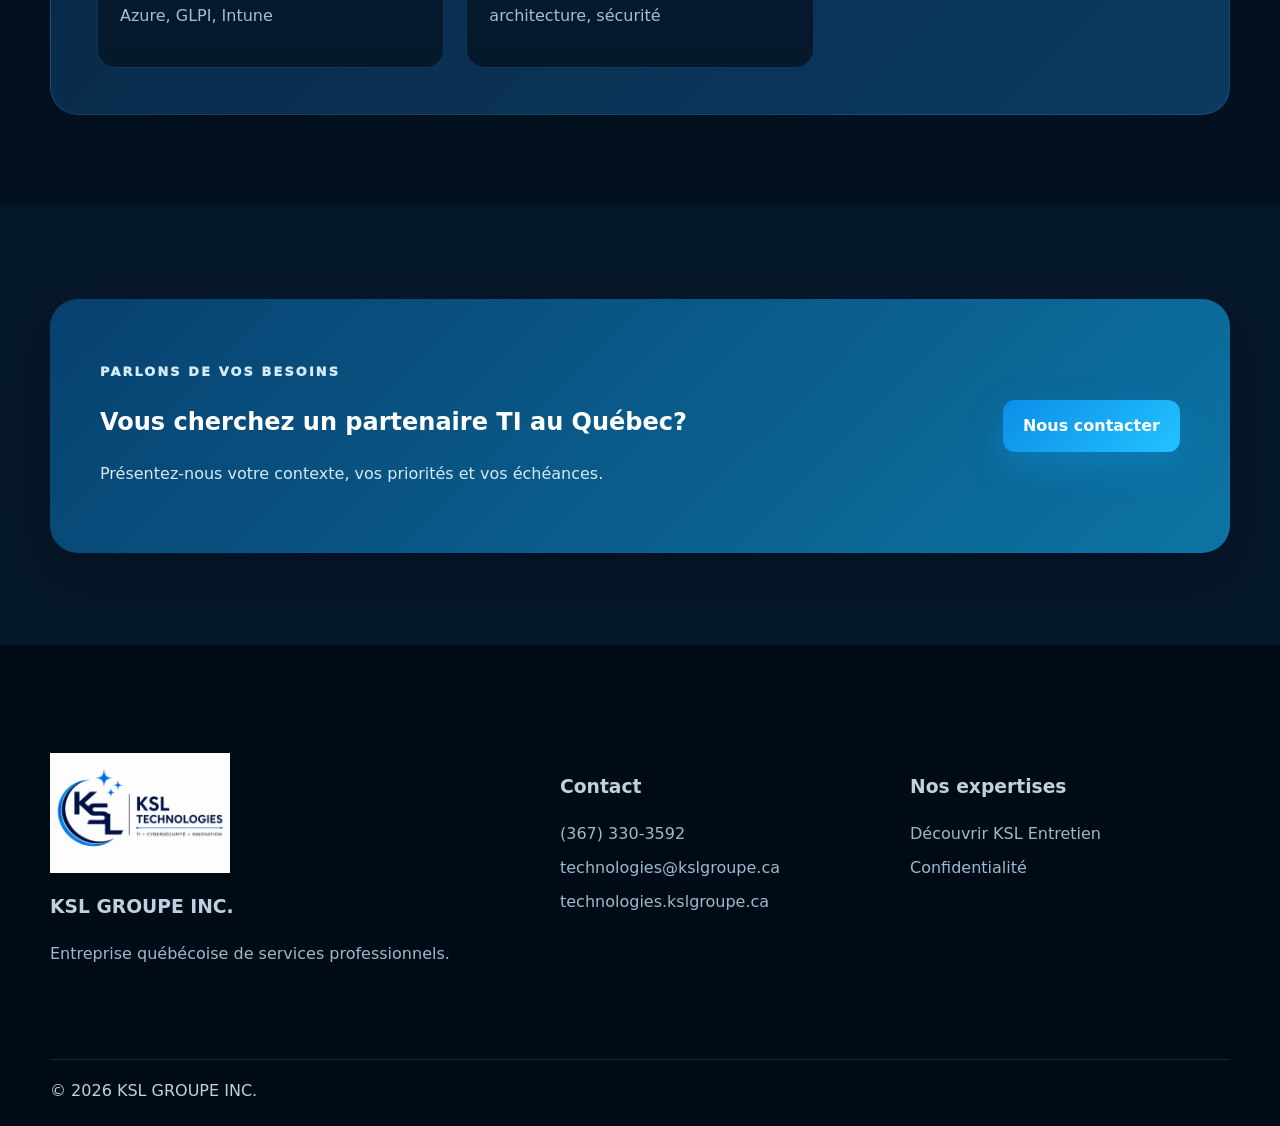
==== commit c7c2ff8a: "Mise à jour globale identité KSL Technologies" ====
--- a/index.html
+++ b/index.html
@@ -4,4 +4,4 @@
 <section class="premium-section alt"><div class="container"><div class="head reveal"><p class="eyebrow">Notre méthode</p><h2>Un accompagnement clair, de l’analyse au suivi</h2></div><div class="process"><article class="process-step reveal"><h3>Comprendre</h3><p>Nous clarifions vos besoins, contraintes et priorités.</p></article><article class="process-step reveal"><h3>Évaluer</h3><p>Nous identifions les risques, écarts et actions prioritaires.</p></article><article class="process-step reveal"><h3>Mettre en œuvre</h3><p>Nous appliquons des solutions réalistes et documentées.</p></article><article class="process-step reveal"><h3>Suivre</h3><p>Nous assurons le suivi et l’amélioration continue.</p></article></div></div></section>
 <section class="premium-section"><div class="container"><div class="case-band reveal"><p class="eyebrow">Réalisations et expérience</p><h2>Des expériences présentées avec transparence</h2><p>Les expériences professionnelles, projets de formation et mandats KSL sont clairement distingués afin de présenter un portfolio crédible.</p><div class="portfolio-grid" data-portfolio style="margin-top:28px"></div></div></div></section>
 <section class="premium-section alt"><div class="container premium-cta reveal"><div><p class="eyebrow">Parlons de vos besoins</p><h2>Vous cherchez un partenaire TI au Québec?</h2><p>Présentez-nous votre contexte, vos priorités et vos échéances.</p></div><a class="btn btn-premium" href="/soumission.html">Nous contacter</a></div></section>
-</main><a class="whatsapp" href="https://wa.me/13673303592" target="_blank">WhatsApp</a><footer class="footer"><div class="container footer-grid"><div><img src="/assets/img/logo-technologies.png"><h3>KSL GROUPE INC.</h3><p>Entreprise québécoise de services professionnels.</p></div><div><h3>Contact</h3><a href="tel:+13673303592">(367) 330-3592</a><a href="mailto:kslsolutionquebec@gmail.com">kslsolutionquebec@gmail.com</a><a href="https://technologies.kslgroupe.ca">technologies.kslgroupe.ca</a></div><div><h3>Nos expertises</h3><a href="https://entretien.technologies.kslgroupe.ca">Découvrir KSL Entretien</a><a href="/confidentialite.html">Confidentialité</a></div></div><div class="container bottom">© <span data-year></span> KSL GROUPE INC.</div></footer><script src="/assets/js/site.js"></script></body></html>
+</main><a class="whatsapp" href="https://wa.me/13673303592" target="_blank">WhatsApp</a><footer class="footer"><div class="container footer-grid"><div><img src="/assets/img/logo-technologies.png"><h3>KSL GROUPE INC.</h3><p>Entreprise québécoise de services professionnels.</p></div><div><h3>Contact</h3><a href="tel:+13673303592">(367) 330-3592</a><a href="mailto:technologies@kslgroupe.ca">technologies@kslgroupe.ca</a><a href="https://technologies.kslgroupe.ca">technologies.kslgroupe.ca</a></div><div><h3>Nos expertises</h3><a href="https://entretien.technologies.kslgroupe.ca">Découvrir KSL Entretien</a><a href="/confidentialite.html">Confidentialité</a></div></div><div class="container bottom">© <span data-year></span> KSL GROUPE INC.</div></footer><script src="/assets/js/site.js"></script></body></html>
--- a/assets/css/site.css
+++ b/assets/css/site.css
@@ -1,6 +1,10 @@
 
 :root{--navy:#06172c;--navy2:#0b3157;--blue:#1597ff;--cyan:#41c8ff;--green:#0a9c66;--ink:#10243a;--muted:#61758a;--paper:#f4f8fc;--line:#d9e5ef;--white:#fff;--shadow:0 16px 50px rgba(6,23,44,.13);--radius:20px;--max:1180px}
-*{box-sizing:border-box}html{scroll-behavior:smooth}body{margin:0;font-family:Inter,system-ui,-apple-system,"Segoe UI",Arial,sans-serif;color:var(--ink);line-height:1.62}a{text-decoration:none;color:inherit}img{max-width:100%;display:block}.container{width:min(var(--max),calc(100% - 38px));margin:auto}.site-header{position:sticky;top:0;z-index:50;background:rgba(6,23,44,.97);border-bottom:1px solid rgba(255,255,255,.1)}.nav{min-height:78px;display:flex;align-items:center;justify-content:space-between;gap:24px}.brand{display:flex;align-items:center;gap:12px;color:#fff;font-weight:900}.brand img{width:58px;height:58px;border-radius:50%;object-fit:contain}.brand small{display:block;color:#9fc0d9;font-weight:700}.links{display:flex;align-items:center;gap:22px;color:#fff;font-weight:800}.links a:hover{color:#64d0ff}.menu{display:none;background:transparent;border:1px solid #8098ad;color:#fff;border-radius:10px;padding:8px 12px}.btn{display:inline-flex;align-items:center;justify-content:center;padding:13px 20px;border-radius:12px;font-weight:900;border:0;cursor:pointer}.btn-primary{color:#fff;background:linear-gradient(135deg,#0f83dc,#24b9ff);box-shadow:0 10px 28px rgba(21,151,255,.25)}.btn-outline{border:1px solid rgba(255,255,255,.55);color:#fff}.hero{min-height:760px;color:#fff;display:flex;align-items:center;background-size:cover;background-position:center;position:relative}.hero:before{content:"";position:absolute;inset:0;background:linear-gradient(90deg,rgba(3,14,28,.94) 0%,rgba(4,25,48,.76) 48%,rgba(4,22,40,.18) 100%)}.hero .container{position:relative}.hero-content{max-width:700px}.eyebrow{text-transform:uppercase;letter-spacing:.17em;color:#45c8ff;font-weight:950;font-size:.8rem}.hero h1{font-size:clamp(3.2rem,6vw,5.6rem);line-height:.98;letter-spacing:-.05em;margin:.22em 0}.hero p{font-size:1.13rem;color:#d8e7f4}.actions{display:flex;flex-wrap:wrap;gap:13px;margin-top:26px}.trustline{display:flex;flex-wrap:wrap;gap:18px;margin-top:24px}.trustline span:before{content:"✓";color:#47d6a5;margin-right:7px;font-weight:900}.section{padding:82px 0}.soft{background:var(--paper)}.dark{background:var(--navy);color:#fff}.head{max-width:780px;margin-bottom:38px}.head h2{font-size:clamp(2.2rem,4.7vw,3.6rem);line-height:1.05;letter-spacing:-.035em;margin:.2em 0}.head p{color:var(--muted)}.grid2{display:grid;grid-template-columns:repeat(2,1fr);gap:24px}.grid3{display:grid;grid-template-columns:repeat(3,1fr);gap:22px}.card{background:#fff;border:1px solid var(--line);border-radius:var(--radius);padding:28px;box-shadow:0 9px 28px rgba(6,23,44,.05)}.card h3{font-size:1.35rem;margin:10px 0}.card p{color:var(--muted)}.icon{width:52px;height:52px;border-radius:15px;background:#e5f5ff;display:grid;place-items:center;font-size:1.5rem}.green .icon{background:#e4f7ef}.checks{list-style:none;padding:0}.checks li{padding:6px 0 6px 27px;position:relative}.checks li:before{content:"✓";position:absolute;left:0;color:var(--green);font-weight:900}.page-hero{padding:74px 0;background:linear-gradient(135deg,var(--navy),#0c567c);color:#fff}.page-hero h1{font-size:clamp(2.6rem,5vw,4.5rem);margin:0;line-height:1.05}.portfolio-grid{display:grid;grid-template-columns:repeat(3,1fr);gap:22px}.portfolio-card{background:#fff;border:1px solid var(--line);border-radius:18px;overflow:hidden}.portfolio-cover{height:150px;background:linear-gradient(135deg,#0a3158,#1597ff);display:grid;place-items:center;color:#fff;font-size:2.3rem}.portfolio-body{padding:22px}.tag{display:inline-block;padding:5px 10px;border-radius:999px;background:#e8f5fd;color:#075f99;font-size:.78rem;font-weight:900}.form{display:grid;gap:15px}.row2{display:grid;grid-template-columns:1fr 1fr;gap:14px}.field label{display:block;font-weight:800;margin-bottom:6px}.field input,.field select,.field textarea{width:100%;padding:13px;border:1px solid #c8d8e5;border-radius:11px}.field textarea{min-height:150px}.notice{background:#eaf7ff;border-left:5px solid var(--blue);padding:16px;border-radius:12px}.cta{background:linear-gradient(135deg,var(--navy),#0d5c82);color:#fff;border-radius:26px;padding:46px;display:flex;justify-content:space-between;align-items:center;gap:25px}.footer{background:#03111f;color:#bfd1df;padding:52px 0 22px}.footer-grid{display:grid;grid-template-columns:1.4fr 1fr 1fr;gap:30px}.footer a{display:block;margin:7px 0}.footer img{width:95px}.bottom{border-top:1px solid rgba(255,255,255,.12);margin-top:28px;padding-top:18px}.whatsapp{position:fixed;right:18px;bottom:18px;background:#13b86b;color:white;padding:13px 18px;border-radius:999px;font-weight:900;z-index:40}
+*{box-sizing:border-box}html{scroll-behavior:smooth}body{margin:0;font-family:Inter,system-ui,-apple-system,"Segoe UI",Arial,sans-serif;color:var(--ink);line-height:1.62}a{text-decoration:none;color:inherit}img{max-width:100%;display:block}.container{width:min(var(--max),calc(100% - 38px));margin:auto}.site-header{position:sticky;top:0;z-index:50;background:rgba(6,23,44,.97);border-bottom:1px solid rgba(255,255,255,.1)}.nav{min-height:78px;display:flex;align-items:center;justify-content:space-between;gap:24px}.brand{display:flex;align-items:center;gap:12px;color:#fff;font-weight:900}.brand img{width:58px;height:58px;border-radius:50%;object-fit:contain}.brand small{display:block;color:#9fc0d9;font-weight:700}.links{display:flex;align-items:center;gap:22px;color:#fff;font-weight:800}.links a:hover{color:#64d0ff}.menu{display:none;background:transparent;border:1px solid #8098ad;color:#fff;border-radius:10px;padding:8px 12px}.btn{display:inline-flex;align-items:center;justify-content:center;padding:13px 20px;border-radius:12px;font-weight:900;border:0;cursor:pointer}.btn-primary{color:#fff;background:linear-gradient(135deg,#0f83dc,#24b9ff);box-shadow:0 10px 28px rgba(21,151,255,.25)}.btn-outline{border:1px solid rgba(255,255,255,.55);color:#fff}.hero{min-height:760px;color:#fff;display:flex;align-items:center;background-size:cover;background-position:center;position:relative}.hero:before{content:"";position:absolute;inset:0;background:linear-gradient(90deg,rgba(3,14,28,.94) 0%,rgba(4,25,48,.76) 48%,rgba(4,22,40,.18) 100%)}.hero .container{position:relative}.hero-content{max-width:700px}.eyebrow{text-transform:uppercase;letter-spacing:.17em;color:#45c8ff;font-weight:950;font-size:.8rem}.hero h1{font-size:clamp(3.2rem,6vw,5.6rem);line-height:.98;letter-spacing:-.05em;margin:.22em 0}.hero p{font-size:1.13rem;color:#d8e7f4}.actions{display:flex;flex-wrap:wrap;gap:13px;margin-top:26px}.trustline{display:flex;flex-wrap:wrap;gap:18px;margin-top:24px}.trustline span:before{content:"✓";color:#47d6a5;margin-right:7px;font-weight:900}.section{padding:82px 0}.soft{background:var(--paper)}.dark{background:var(--navy);color:#fff}.head{max-width:780px;margin-bottom:38px}.head h2{font-size:clamp(2.2rem,4.7vw,3.6rem);line-height:1.05;letter-spacing:-.035em;margin:.2em 0}.head p{color:var(--muted)}.grid2{display:grid;grid-template-columns:repeat(2,1fr);gap:24px}.grid3{display:grid;grid-template-columns:repeat(3,1fr);gap:22px}.card{background:#fff;border:1px solid var(--line);border-radius:var(--radius);padding:28px;box-shadow:0 9px 28px rgba(6,23,44,.05)}.card h3{font-size:1.35rem;margin:10px 0}.card p{color:var(--muted)}.icon{width:52px;height:52px;border-radius:15px;background:#e5f5ff;display:grid;place-items:center;font-size:1.5rem}.green .icon{background:#e4f7ef}.checks{list-style:none;padding:0}.checks li{padding:6px 0 6px 27px;position:relative}.checks li:before{content:"✓";position:absolute;left:0;color:var(--green);font-weight:900}.page-hero{padding:74px 0;background:linear-gradient(135deg,var(--navy),#0c567c);color:#fff}.page-hero h1{font-size:clamp(2.6rem,5vw,4.5rem);margin:0;line-height:1.05}.portfolio-grid{display:grid;grid-template-columns:repeat(3,1fr);gap:22px}.portfolio-card{background:#fff;border:1px solid var(--line);border-radius:18px;overflow:hidden}.portfolio-cover{height:150px;background:linear-gradient(135deg,#0a3158,#1597ff);display:grid;place-items:center;color:#fff;font-size:2.3rem}.portfolio-body{padding:22px}.tag{display:inline-block;padding:5px 10px;border-radius:999px;background:#e8f5fd;color:#075f99;font-size:.78rem;font-weight:900}.form{display:grid;gap:15px}.row2{display:grid;grid-template-columns:1fr 1fr;gap:14px}.field label{display:block;font-weight:800;margin-bottom:6px}.field input,.field select,.field textarea{width:100%;padding:13px;border:1px solid #c8d8e5;border-radius:11px}.field textarea{min-height:150px}.notice{background:#eaf7ff;border-left:5px solid var(--blue);padding:16px;border-radius:12px}.cta{background:linear-gradient(135deg,var(--navy),#0d5c82);color:#fff;border-radius:26px;padding:46px;display:flex;justify-content:space-between;align-items:center;gap:25px}.footer{background:#03111f;color:#bfd1df;padding:52px 0 22px}.footer-grid{display:grid;grid-template-columns:1.4fr 1fr 1fr;gap:30px}.footer a{display:block;margin:7px 0}.footer img{
+  width:180px;
+  height:auto;
+  object-fit:contain;
+}.bottom{border-top:1px solid rgba(255,255,255,.12);margin-top:28px;padding-top:18px}.whatsapp{position:fixed;right:18px;bottom:18px;background:#13b86b;color:white;padding:13px 18px;border-radius:999px;font-weight:900;z-index:40}
 .admin-shell{max-width:1000px;margin:40px auto;padding:20px}.admin-box{border:1px solid var(--line);border-radius:18px;padding:24px;margin-bottom:18px}.admin-actions{display:flex;gap:10px;flex-wrap:wrap}.entry{border:1px solid var(--line);border-radius:14px;padding:16px;margin:12px 0}.entry input,.entry textarea{width:100%;margin:5px 0;padding:10px;border:1px solid #c8d8e5;border-radius:9px}
 @media(max-width:950px){.links{display:none;position:absolute;left:0;right:0;top:78px;background:var(--navy);padding:20px;flex-direction:column;align-items:flex-start}.links.open{display:flex}.menu{display:block}.grid2,.grid3,.portfolio-grid,.footer-grid{grid-template-columns:1fr}.hero{min-height:680px}.hero:before{background:rgba(3,18,35,.82)}.row2{grid-template-columns:1fr}.cta{flex-direction:column;align-items:flex-start}}
 
@@ -27,13 +31,13 @@
 .brand{color:var(--ink)}
 .brand small{color:#527187}
 .brand img{
-  width:66px;
-  height:66px;
-  border-radius:50%;
-  object-fit:cover;
-  background:#fff;
-  border:2px solid #d7edf8;
-  box-shadow:0 6px 16px rgba(8,35,61,.13);
+    width:190px;
+    height:auto;
+    border-radius:0;
+    object-fit:contain;
+    background:transparent;
+    border:none;
+    box-shadow:none;
 }
 .links{color:var(--ink)}
 .links a:hover{color:#0796d4}
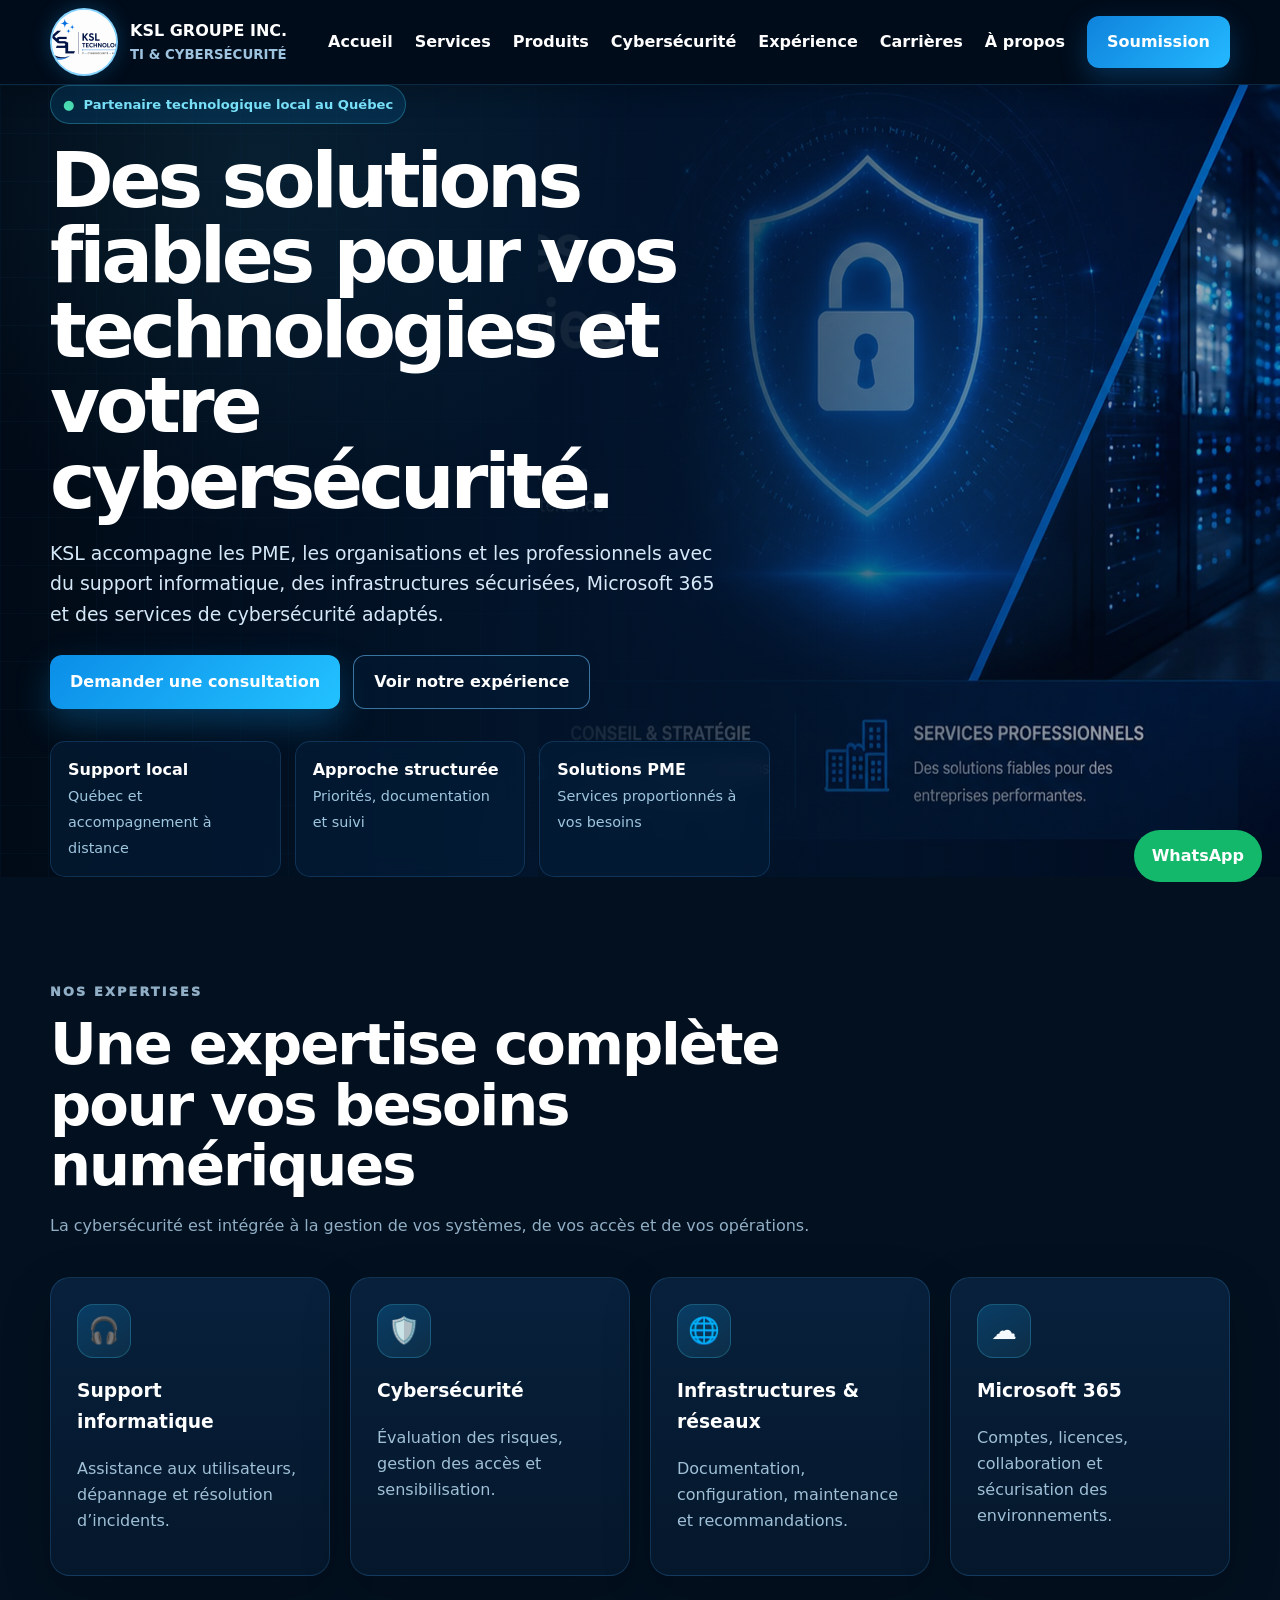
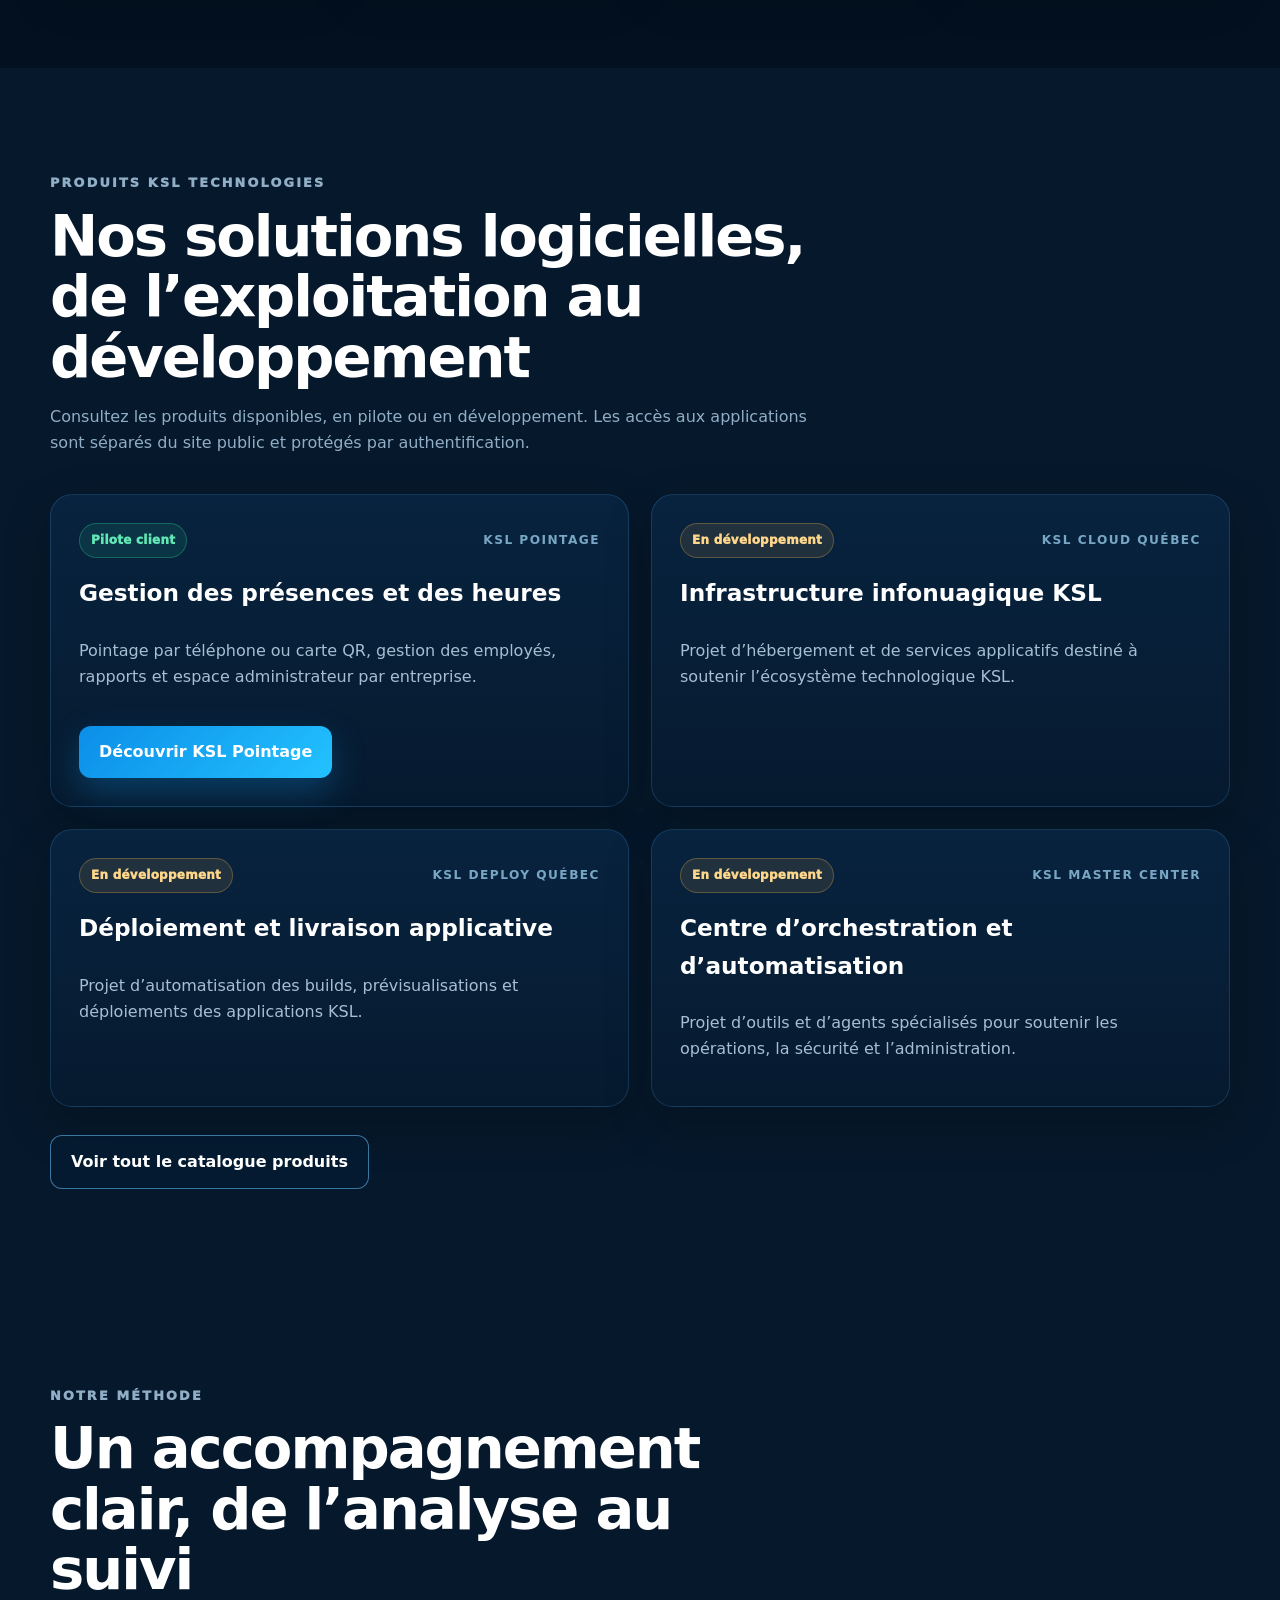
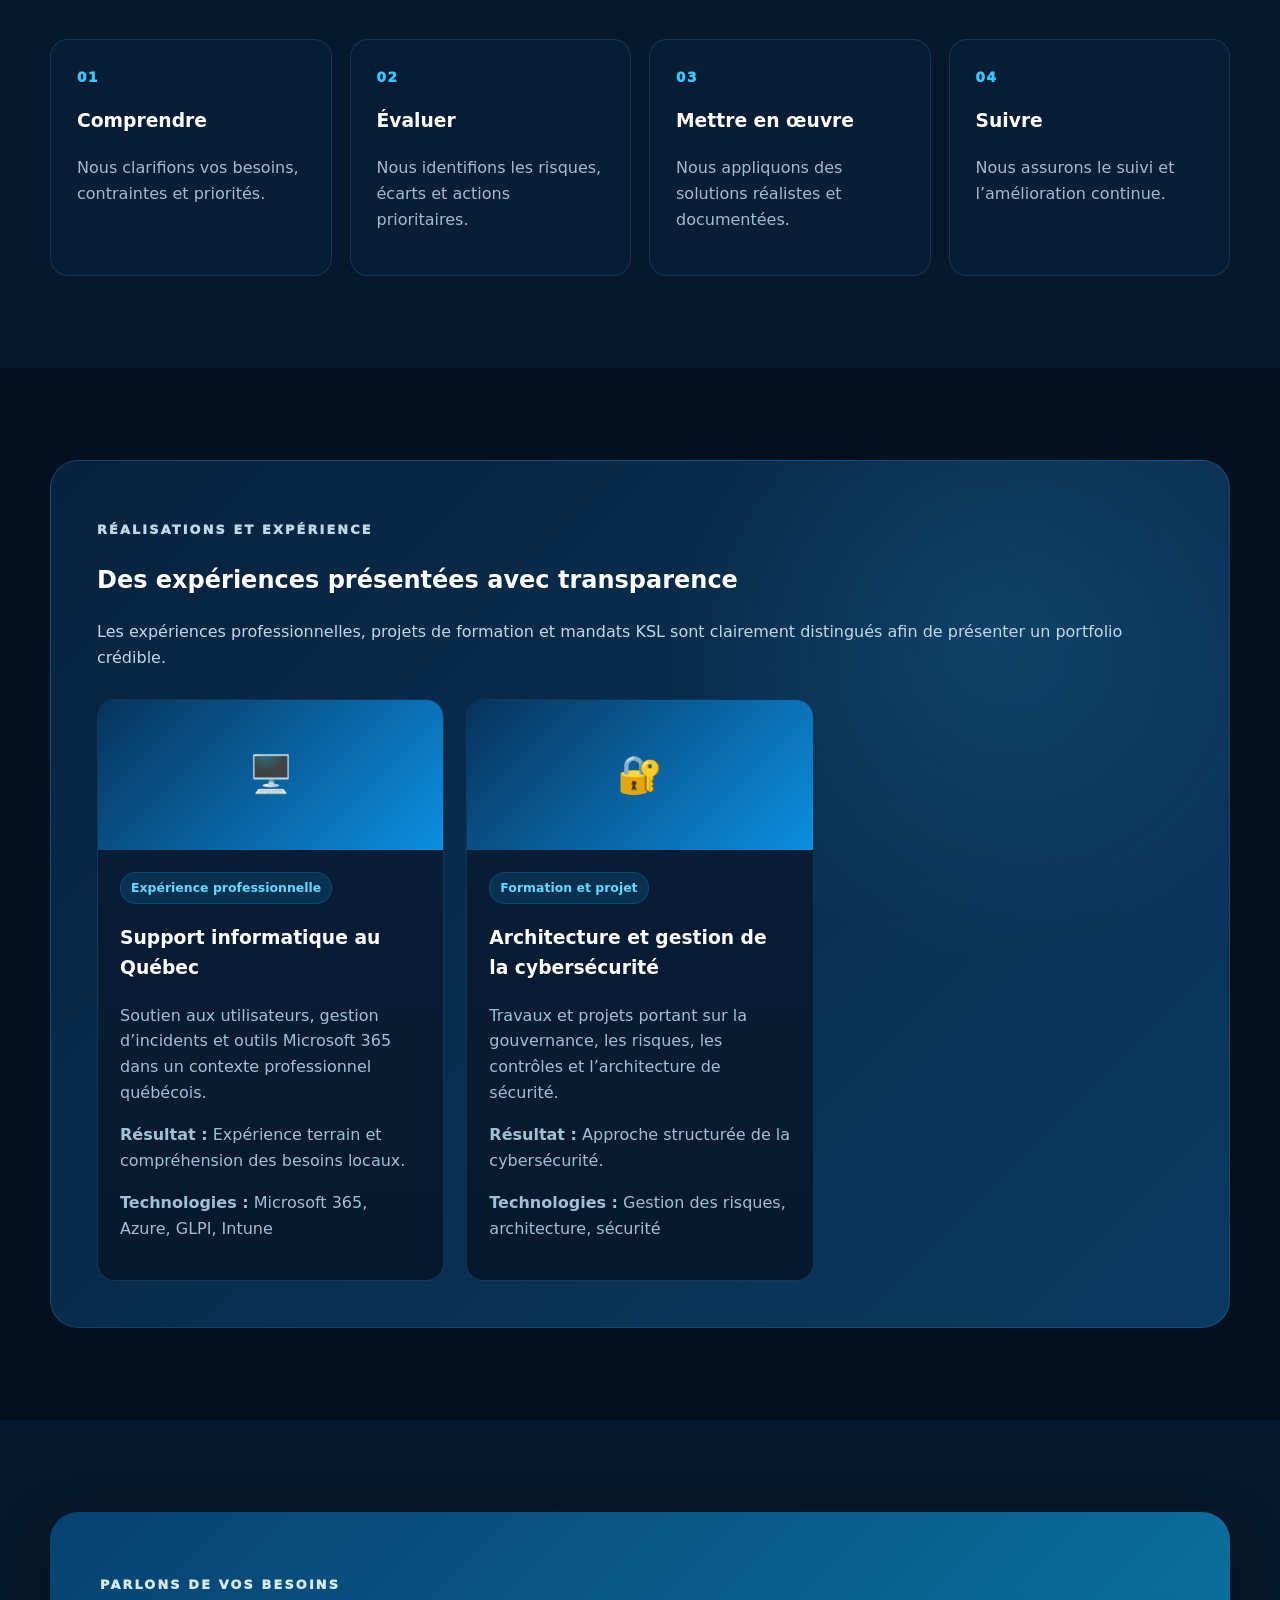
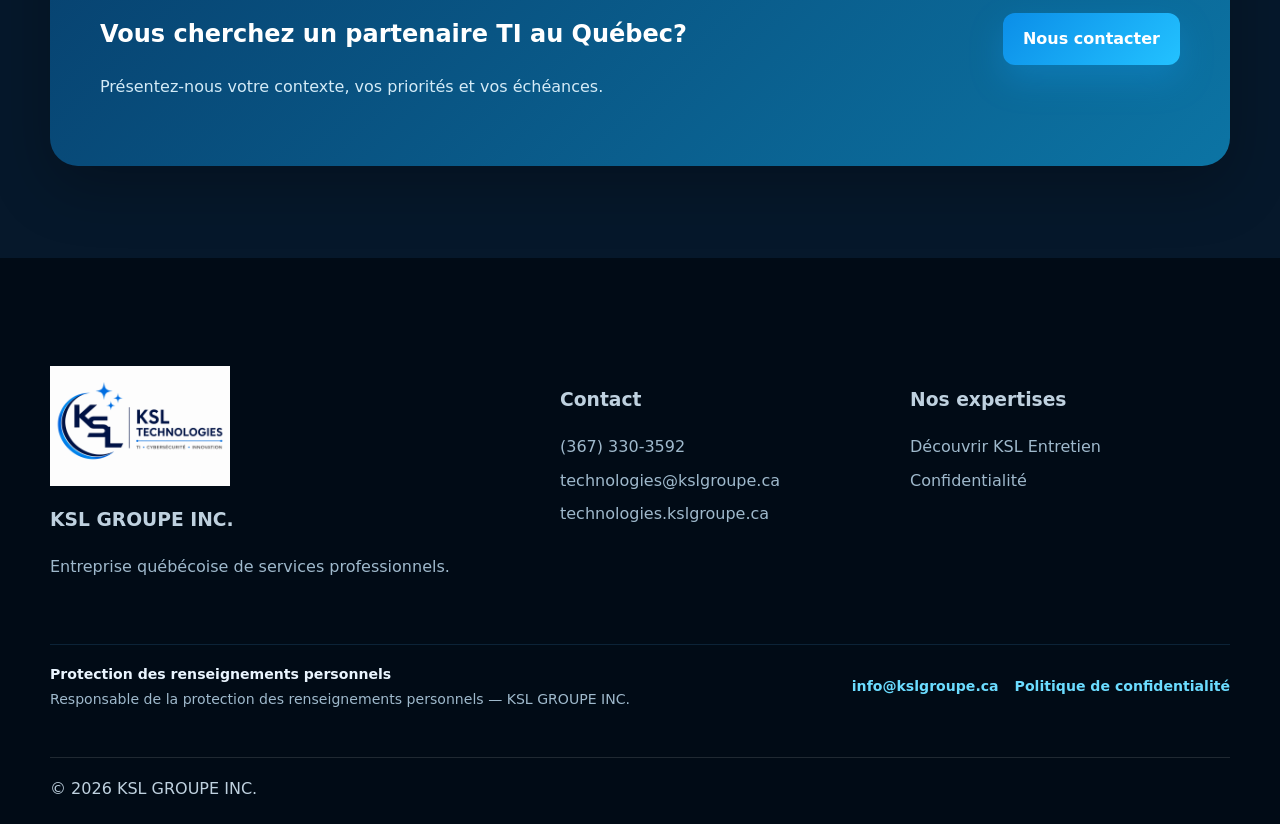
==== commit 1fcd8710: "Ajout catalogue produits, KSL Pointage et confidentialité" ====
--- a/index.html
+++ b/index.html
@@ -1,6 +1,40 @@
 <!doctype html><html lang="fr-CA"><head><meta charset="utf-8"><meta name="viewport" content="width=device-width,initial-scale=1"><title>KSL TI & cybersécurité | Québec</title><meta name="description" content="Support informatique, cybersécurité, infrastructures et Microsoft 365 pour PME au Québec."><link rel="canonical" href="https://technologies.kslgroupe.ca/"><link rel="icon" href="/assets/img/favicon.png"><link rel="stylesheet" href="/assets/css/site.css"></head><body><header class="site-header"><div class="container nav"><a class="brand" href="/"><img src="/assets/img/logo-technologies.png" alt="Logo KSL"><span>KSL GROUPE INC.<small>TI & CYBERSÉCURITÉ</small></span></a><button class="menu">Menu</button><nav class="links"><a href="/index.html">Accueil</a><a href="/services.html">Services</a><a href="/cybersecurite.html">Cybersécurité</a><a href="/realisations.html">Expérience</a><a href="/carrieres.html">Carrières</a><a href="/a-propos.html">À propos</a><a class="btn btn-primary" href="/soumission.html">Soumission</a></nav></div></header><main>
 <section class="hero-v4"><div class="container"><div class="hero-content reveal"><span class="hero-badge">Partenaire technologique local au Québec</span><h1>Des solutions fiables pour vos technologies et votre cybersécurité.</h1><p>KSL accompagne les PME, les organisations et les professionnels avec du support informatique, des infrastructures sécurisées, Microsoft 365 et des services de cybersécurité adaptés.</p><div class="actions"><a class="btn btn-premium" href="/soumission.html">Demander une consultation</a><a class="btn btn-ghost" href="/realisations.html">Voir notre expérience</a></div><div class="hero-metrics"><div class="metric"><strong>Support local</strong><span>Québec et accompagnement à distance</span></div><div class="metric"><strong>Approche structurée</strong><span>Priorités, documentation et suivi</span></div><div class="metric"><strong>Solutions PME</strong><span>Services proportionnés à vos besoins</span></div></div></div></div></section>
 <section class="premium-section"><div class="container"><div class="head reveal"><p class="eyebrow">Nos expertises</p><h2>Une expertise complète pour vos besoins numériques</h2><p>La cybersécurité est intégrée à la gestion de vos systèmes, de vos accès et de vos opérations.</p></div><div class="premium-grid"><article class="premium-card reveal"><div class="premium-icon">🎧</div><h3>Support informatique</h3><p>Assistance aux utilisateurs, dépannage et résolution d’incidents.</p></article><article class="premium-card reveal"><div class="premium-icon">🛡️</div><h3>Cybersécurité</h3><p>Évaluation des risques, gestion des accès et sensibilisation.</p></article><article class="premium-card reveal"><div class="premium-icon">🌐</div><h3>Infrastructures & réseaux</h3><p>Documentation, configuration, maintenance et recommandations.</p></article><article class="premium-card reveal"><div class="premium-icon">☁️</div><h3>Microsoft 365</h3><p>Comptes, licences, collaboration et sécurisation des environnements.</p></article></div></div></section>
+
+<section class="premium-section alt" id="produits-ksl">
+  <div class="container">
+    <div class="head reveal">
+      <p class="eyebrow">Produits KSL Technologies</p>
+      <h2>Nos solutions logicielles, de l’exploitation au développement</h2>
+      <p>Consultez les produits disponibles, en pilote ou en développement. Les accès aux applications sont séparés du site public et protégés par authentification.</p>
+    </div>
+    <div class="product-grid">
+      <article class="product-card reveal">
+        <div class="product-topline"><span class="status-badge status-pilot">Pilote client</span><span class="product-code">KSL POINTAGE</span></div>
+        <h3>Gestion des présences et des heures</h3>
+        <p>Pointage par téléphone ou carte QR, gestion des employés, rapports et espace administrateur par entreprise.</p>
+        <div class="product-actions"><a class="btn btn-premium" href="/ksl-pointage.html">Découvrir KSL Pointage</a></div>
+      </article>
+      <article class="product-card reveal">
+        <div class="product-topline"><span class="status-badge status-dev">En développement</span><span class="product-code">KSL CLOUD QUÉBEC</span></div>
+        <h3>Infrastructure infonuagique KSL</h3>
+        <p>Projet d’hébergement et de services applicatifs destiné à soutenir l’écosystème technologique KSL.</p>
+      </article>
+      <article class="product-card reveal">
+        <div class="product-topline"><span class="status-badge status-dev">En développement</span><span class="product-code">KSL DEPLOY QUÉBEC</span></div>
+        <h3>Déploiement et livraison applicative</h3>
+        <p>Projet d’automatisation des builds, prévisualisations et déploiements des applications KSL.</p>
+      </article>
+      <article class="product-card reveal">
+        <div class="product-topline"><span class="status-badge status-dev">En développement</span><span class="product-code">KSL MASTER CENTER</span></div>
+        <h3>Centre d’orchestration et d’automatisation</h3>
+        <p>Projet d’outils et d’agents spécialisés pour soutenir les opérations, la sécurité et l’administration.</p>
+      </article>
+    </div>
+    <div class="product-catalog-link reveal"><a class="btn btn-ghost" href="/produits.html">Voir tout le catalogue produits</a></div>
+  </div>
+</section>
 <section class="premium-section alt"><div class="container"><div class="head reveal"><p class="eyebrow">Notre méthode</p><h2>Un accompagnement clair, de l’analyse au suivi</h2></div><div class="process"><article class="process-step reveal"><h3>Comprendre</h3><p>Nous clarifions vos besoins, contraintes et priorités.</p></article><article class="process-step reveal"><h3>Évaluer</h3><p>Nous identifions les risques, écarts et actions prioritaires.</p></article><article class="process-step reveal"><h3>Mettre en œuvre</h3><p>Nous appliquons des solutions réalistes et documentées.</p></article><article class="process-step reveal"><h3>Suivre</h3><p>Nous assurons le suivi et l’amélioration continue.</p></article></div></div></section>
 <section class="premium-section"><div class="container"><div class="case-band reveal"><p class="eyebrow">Réalisations et expérience</p><h2>Des expériences présentées avec transparence</h2><p>Les expériences professionnelles, projets de formation et mandats KSL sont clairement distingués afin de présenter un portfolio crédible.</p><div class="portfolio-grid" data-portfolio style="margin-top:28px"></div></div></div></section>
 <section class="premium-section alt"><div class="container premium-cta reveal"><div><p class="eyebrow">Parlons de vos besoins</p><h2>Vous cherchez un partenaire TI au Québec?</h2><p>Présentez-nous votre contexte, vos priorités et vos échéances.</p></div><a class="btn btn-premium" href="/soumission.html">Nous contacter</a></div></section>
--- a/assets/css/site.css
+++ b/assets/css/site.css
@@ -318,3 +318,43 @@
 #dynamic-services{display:grid!important;grid-template-columns:repeat(auto-fit,minmax(290px,1fr));gap:22px;margin-top:26px}
 #dynamic-services .enterprise-card{display:flex!important;flex-direction:column;min-height:100%;opacity:1!important;visibility:visible!important;transform:none!important}
 #dynamic-services .enterprise-card ul{flex:1}
+
+
+/* =========================================================
+   KSL PRODUCTS CATALOG + PRIVACY PUBLICATION
+   ========================================================= */
+.product-grid{display:grid;grid-template-columns:repeat(2,minmax(0,1fr));gap:22px}
+.product-card{background:linear-gradient(180deg,#08233f,#061a2f);border:1px solid var(--line);border-radius:22px;padding:28px;box-shadow:0 18px 50px rgba(0,0,0,.18);display:flex;flex-direction:column;min-height:270px}
+.product-card h3{color:#fff;font-size:1.45rem;margin:16px 0 10px}
+.product-card p{color:var(--muted);flex:1}
+.product-topline{display:flex;align-items:center;justify-content:space-between;gap:12px;flex-wrap:wrap}
+.product-code{font-size:.76rem;letter-spacing:.12em;color:#78a7c5;font-weight:900}
+.status-badge{display:inline-flex;align-items:center;border-radius:999px;padding:7px 11px;font-size:.75rem;font-weight:950;letter-spacing:.02em;border:1px solid transparent}
+.status-pilot{background:rgba(39,197,140,.12);border-color:rgba(39,197,140,.35);color:#62e7b5}
+.status-live{background:rgba(32,174,240,.14);border-color:rgba(32,174,240,.35);color:#6fe0ff}
+.status-dev{background:rgba(255,188,75,.10);border-color:rgba(255,188,75,.28);color:#ffd78b}
+.product-actions{display:flex;gap:10px;flex-wrap:wrap;margin-top:20px}
+.product-catalog-link{margin-top:28px}
+.product-detail-grid{display:grid;grid-template-columns:1.05fr .95fr;gap:28px;align-items:start}
+.product-panel{background:#08213a;border:1px solid var(--line);border-radius:22px;padding:30px}
+.product-panel h2,.product-panel h3{color:#fff}.product-panel p,.product-panel li{color:var(--muted)}
+.product-panel ul{padding-left:20px}
+.access-panel{background:linear-gradient(135deg,#08375e,#0b668d);border:1px solid rgba(85,217,255,.26);border-radius:24px;padding:32px}
+.access-panel h2,.access-panel h3{color:#fff}.access-panel p{color:#d1e6f3}
+.access-note{margin-top:14px;color:#a8c9dd;font-size:.91rem}
+.flow-grid{display:grid;grid-template-columns:repeat(4,1fr);gap:16px}
+.flow-step{background:#08213a;border:1px solid var(--line);border-radius:18px;padding:22px}
+.flow-step strong{display:block;color:#55d9ff;font-size:.78rem;letter-spacing:.12em;margin-bottom:8px}
+.flow-step h3{color:#fff;margin:0 0 8px}.flow-step p{color:var(--muted);margin:0}
+.privacy-public{border-top:1px solid rgba(78,181,255,.14);padding:18px 0;display:flex;align-items:center;justify-content:space-between;gap:20px;color:#9fb9cc;font-size:.88rem}
+.privacy-public strong{display:block;color:#eaf5ff;margin-bottom:3px}
+.privacy-public span{display:block}
+.privacy-links{display:flex;gap:16px;flex-wrap:wrap;justify-content:flex-end}
+.privacy-links a{color:#6bdcff!important;font-weight:800}
+.legal-content{max-width:930px}
+.legal-content h2{color:#fff;margin-top:34px}.legal-content h3{color:#dff4ff}
+.legal-content p,.legal-content li{color:#b8cfdf}
+.legal-contact{background:linear-gradient(135deg,#082641,#0a4d73);border:1px solid var(--line);border-radius:22px;padding:26px;margin:24px 0}
+.legal-contact strong{color:#fff}.legal-contact a{color:#6bdcff;font-weight:800}
+@media(max-width:980px){.product-grid,.product-detail-grid{grid-template-columns:1fr}.flow-grid{grid-template-columns:repeat(2,1fr)}}
+@media(max-width:640px){.flow-grid{grid-template-columns:1fr}.privacy-public{align-items:flex-start;flex-direction:column}.privacy-links{justify-content:flex-start}}
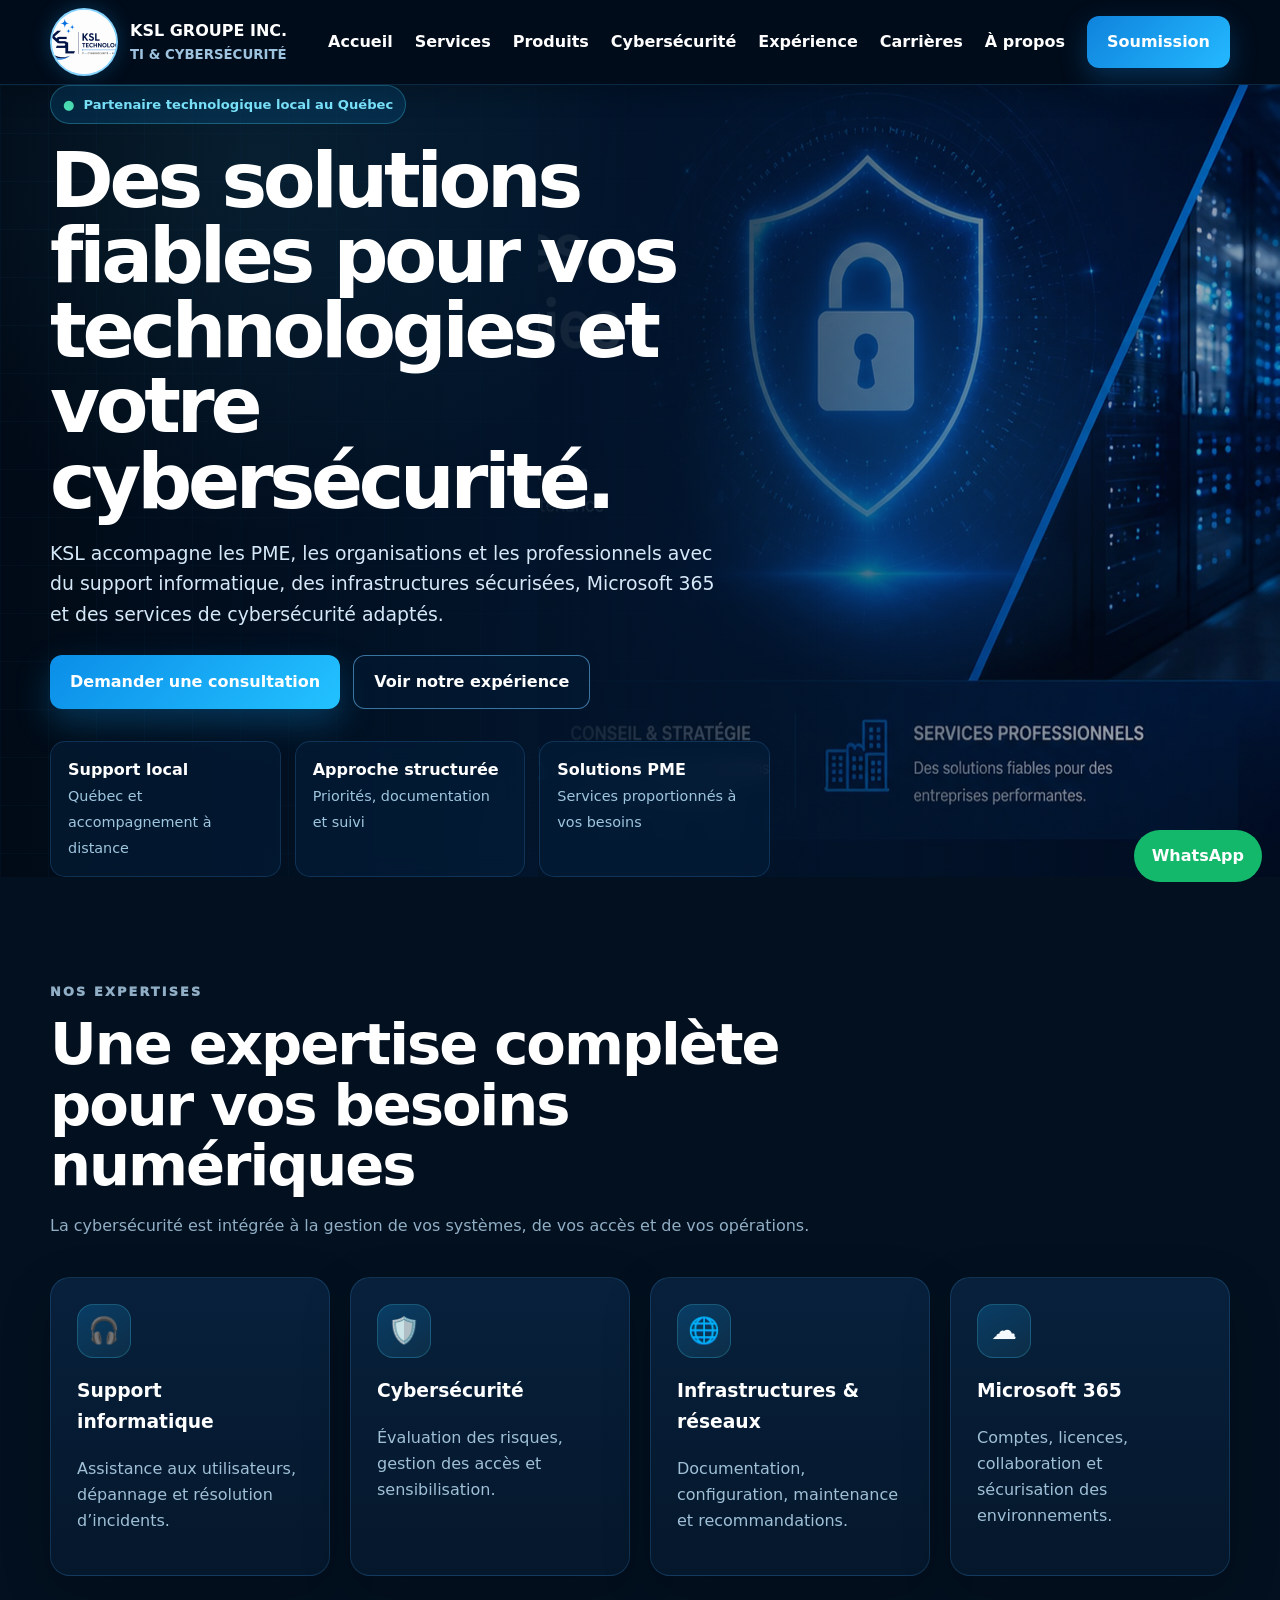
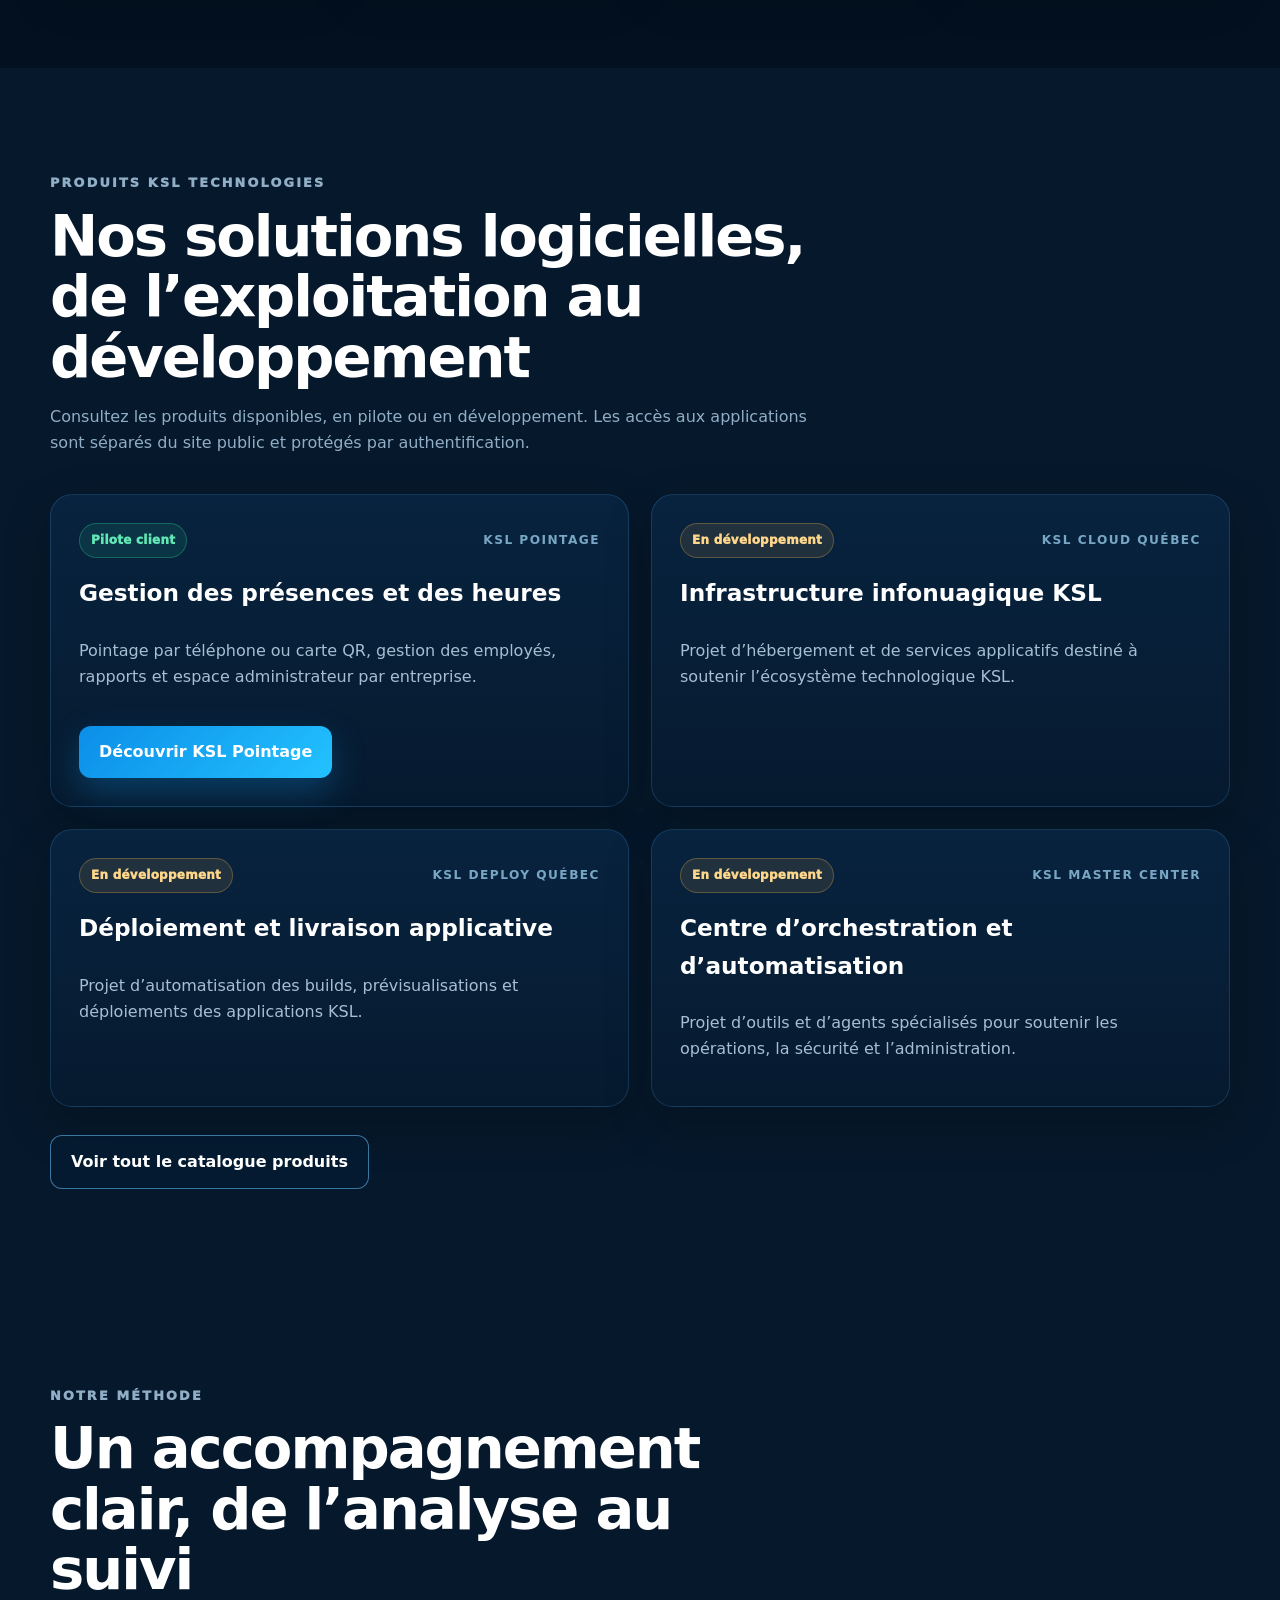
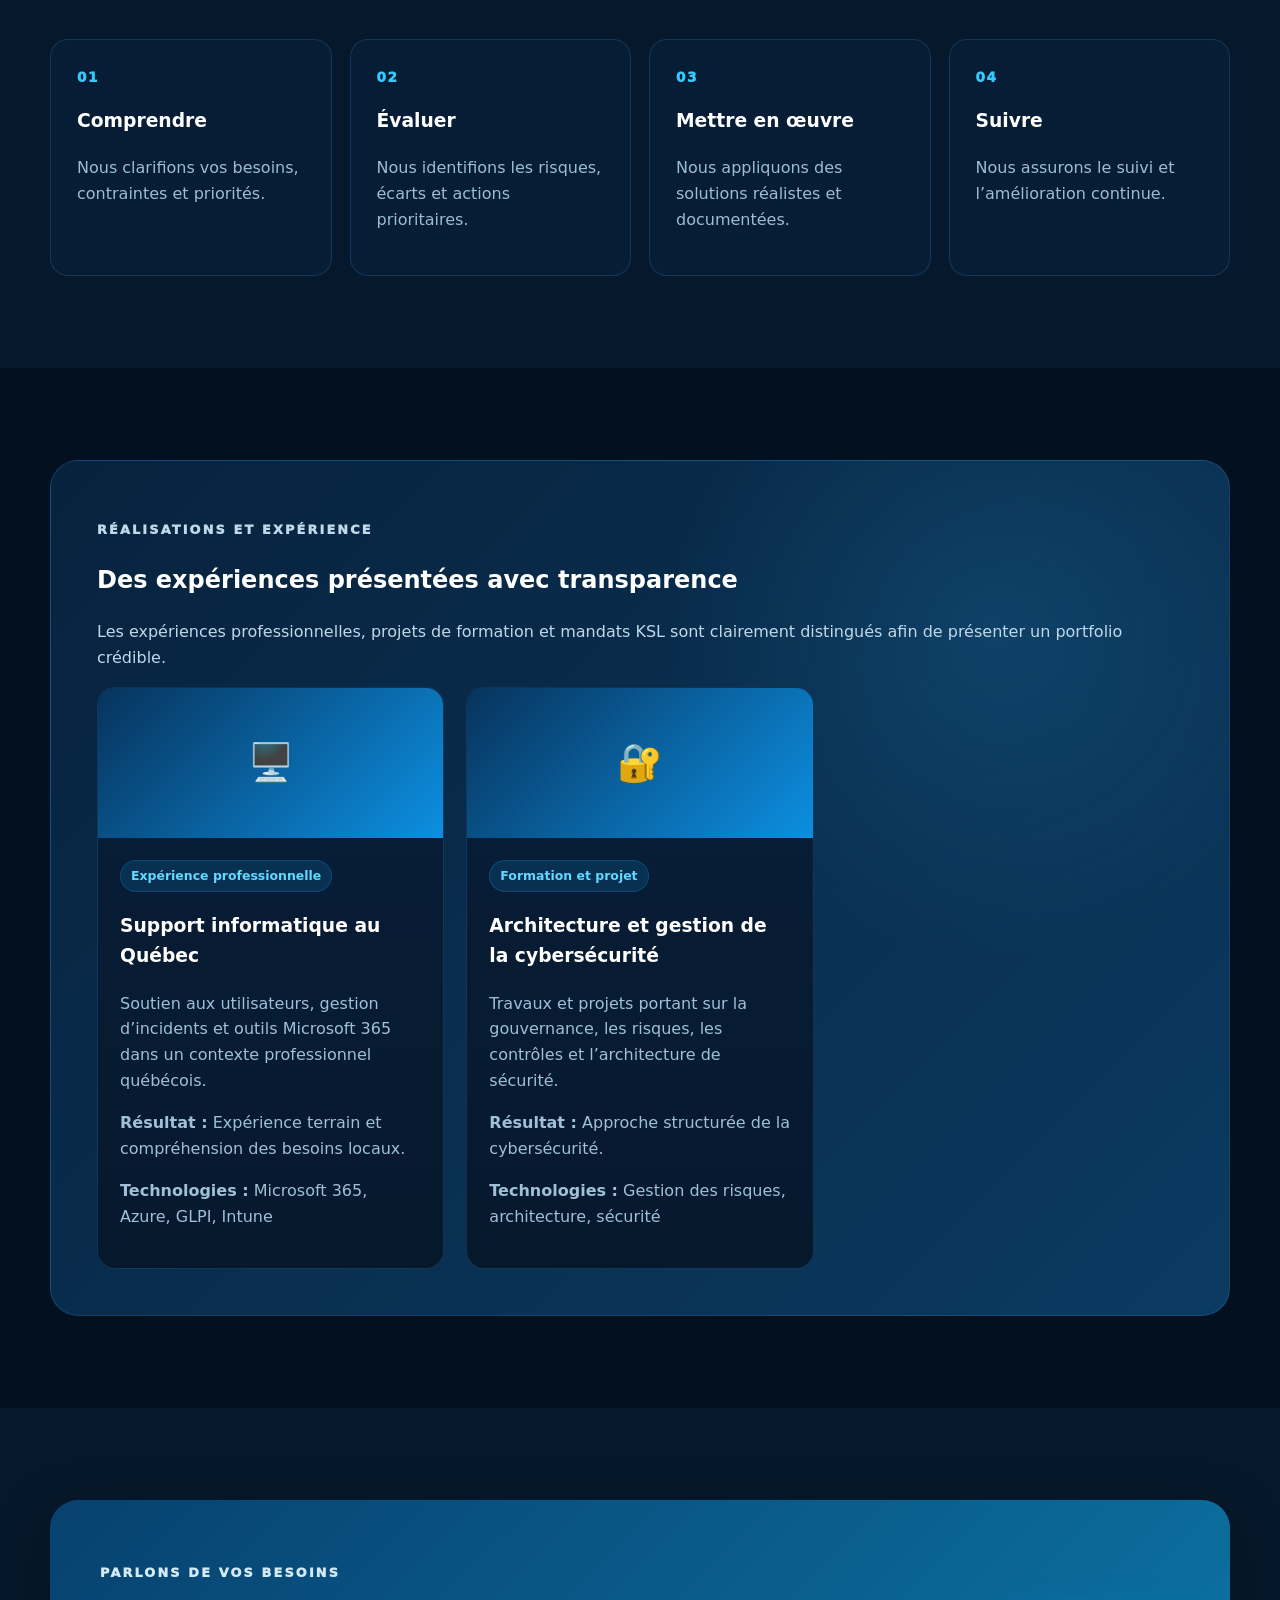
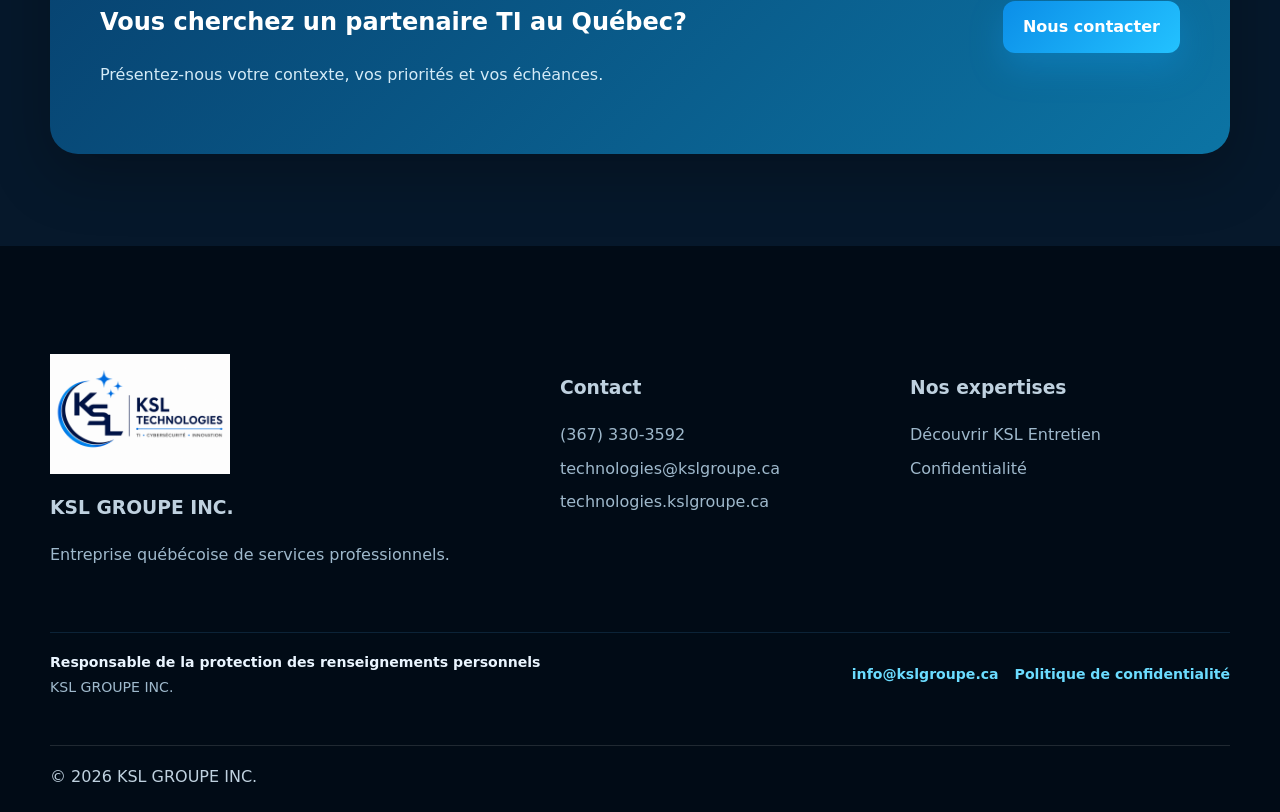
==== commit d4c728a0: "Retire le style inline de l’accueil" ====
--- a/index.html
+++ b/index.html
@@ -36,6 +36,6 @@
   </div>
 </section>
 <section class="premium-section alt"><div class="container"><div class="head reveal"><p class="eyebrow">Notre méthode</p><h2>Un accompagnement clair, de l’analyse au suivi</h2></div><div class="process"><article class="process-step reveal"><h3>Comprendre</h3><p>Nous clarifions vos besoins, contraintes et priorités.</p></article><article class="process-step reveal"><h3>Évaluer</h3><p>Nous identifions les risques, écarts et actions prioritaires.</p></article><article class="process-step reveal"><h3>Mettre en œuvre</h3><p>Nous appliquons des solutions réalistes et documentées.</p></article><article class="process-step reveal"><h3>Suivre</h3><p>Nous assurons le suivi et l’amélioration continue.</p></article></div></div></section>
-<section class="premium-section"><div class="container"><div class="case-band reveal"><p class="eyebrow">Réalisations et expérience</p><h2>Des expériences présentées avec transparence</h2><p>Les expériences professionnelles, projets de formation et mandats KSL sont clairement distingués afin de présenter un portfolio crédible.</p><div class="portfolio-grid" data-portfolio style="margin-top:28px"></div></div></div></section>
+<section class="premium-section"><div class="container"><div class="case-band reveal"><p class="eyebrow">Réalisations et expérience</p><h2>Des expériences présentées avec transparence</h2><p>Les expériences professionnelles, projets de formation et mandats KSL sont clairement distingués afin de présenter un portfolio crédible.</p><div class="portfolio-grid" data-portfolio class="portfolio-grid portfolio-grid-spaced"></div></div></div></section>
 <section class="premium-section alt"><div class="container premium-cta reveal"><div><p class="eyebrow">Parlons de vos besoins</p><h2>Vous cherchez un partenaire TI au Québec?</h2><p>Présentez-nous votre contexte, vos priorités et vos échéances.</p></div><a class="btn btn-premium" href="/soumission.html">Nous contacter</a></div></section>
 </main><a class="whatsapp" href="https://wa.me/13673303592" target="_blank">WhatsApp</a><footer class="footer"><div class="container footer-grid"><div><img src="/assets/img/logo-technologies.png"><h3>KSL GROUPE INC.</h3><p>Entreprise québécoise de services professionnels.</p></div><div><h3>Contact</h3><a href="tel:+13673303592">(367) 330-3592</a><a href="mailto:technologies@kslgroupe.ca">technologies@kslgroupe.ca</a><a href="https://technologies.kslgroupe.ca">technologies.kslgroupe.ca</a></div><div><h3>Nos expertises</h3><a href="https://entretien.technologies.kslgroupe.ca">Découvrir KSL Entretien</a><a href="/confidentialite.html">Confidentialité</a></div></div><div class="container bottom">© <span data-year></span> KSL GROUPE INC.</div></footer><script src="/assets/js/site.js"></script></body></html>
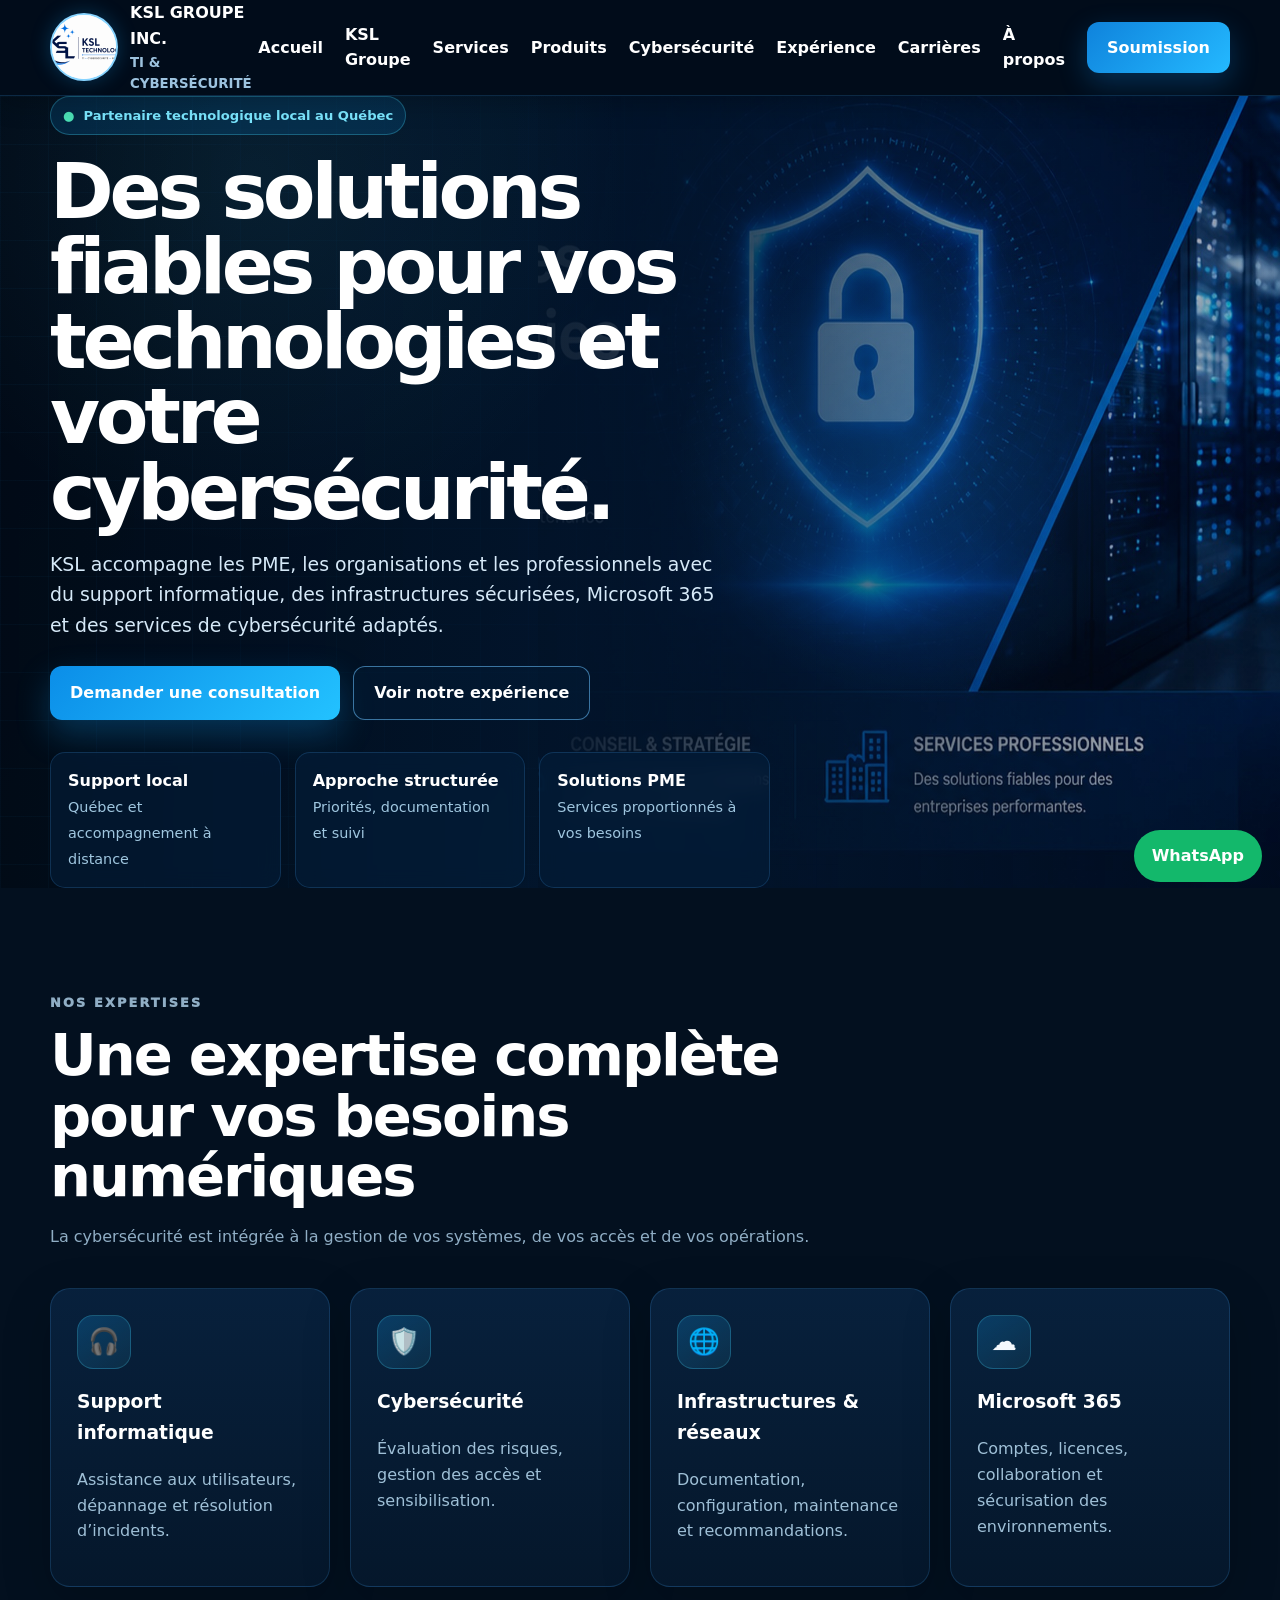
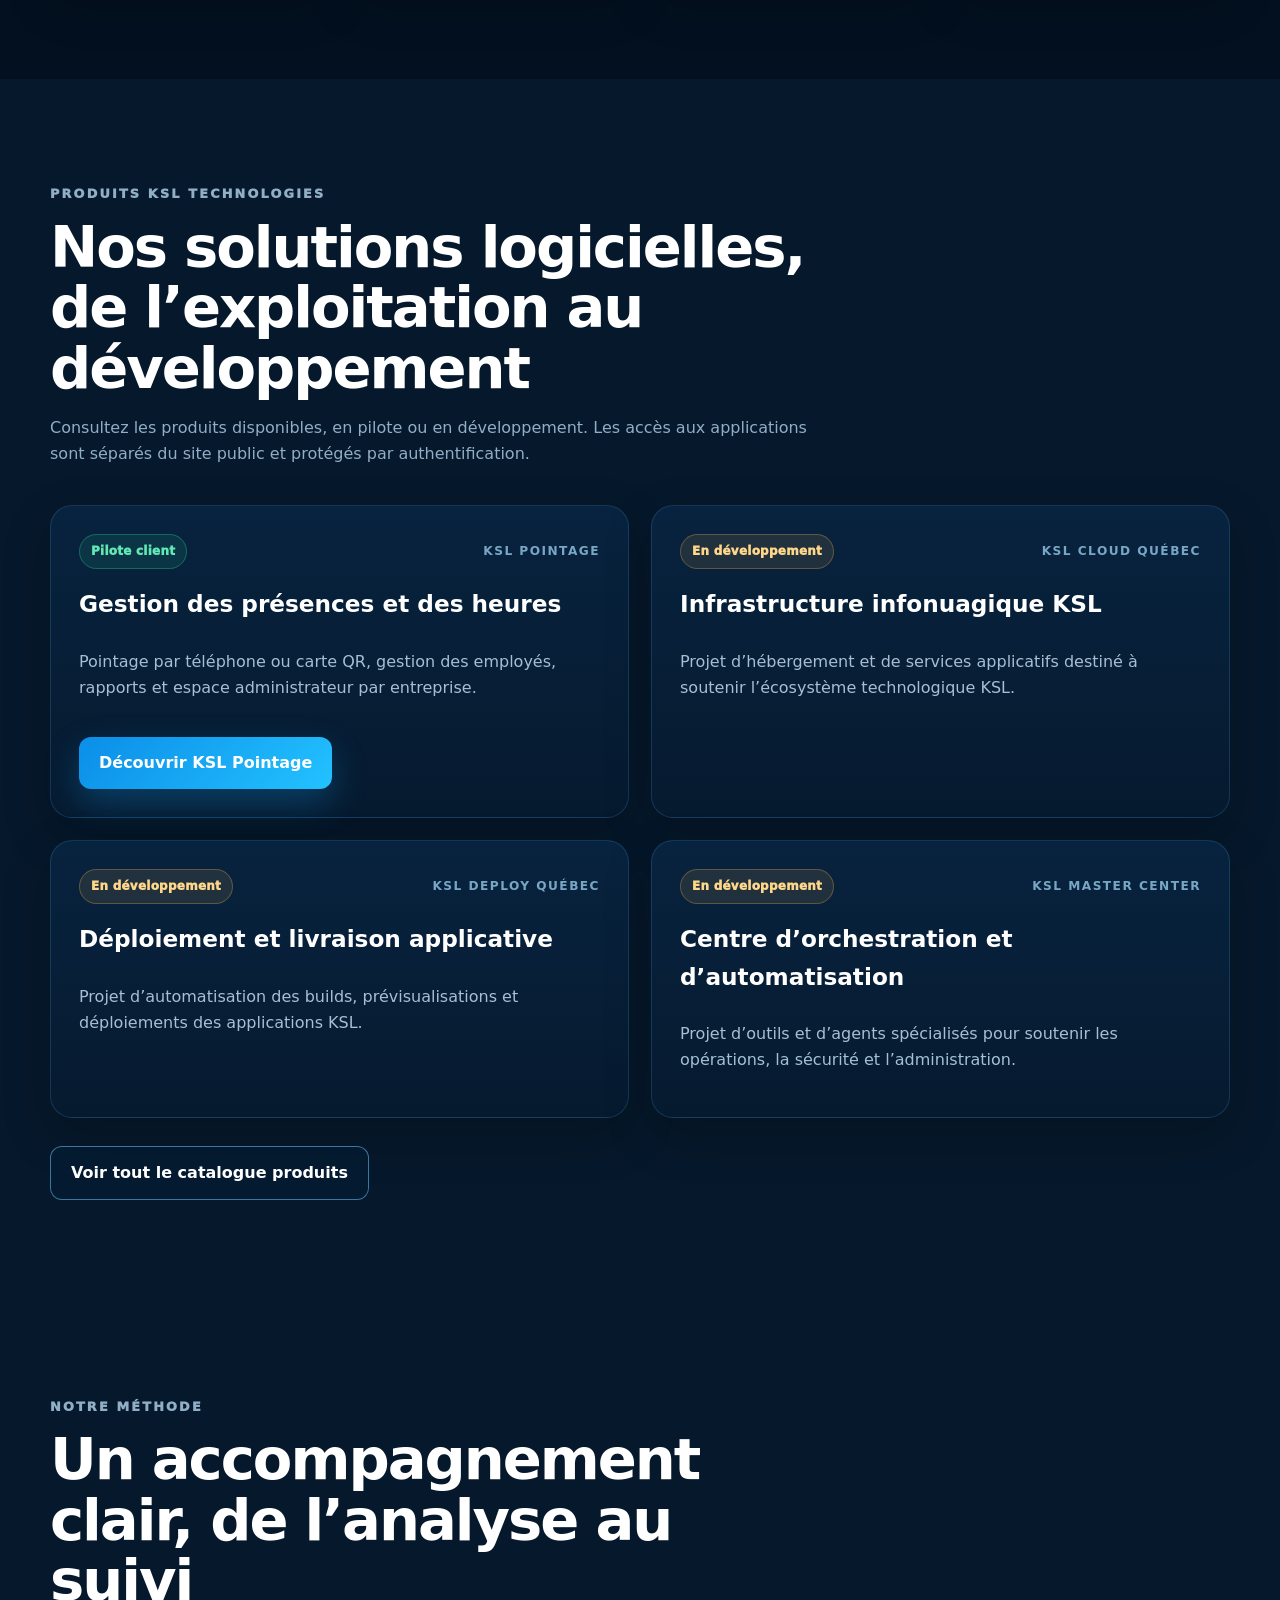
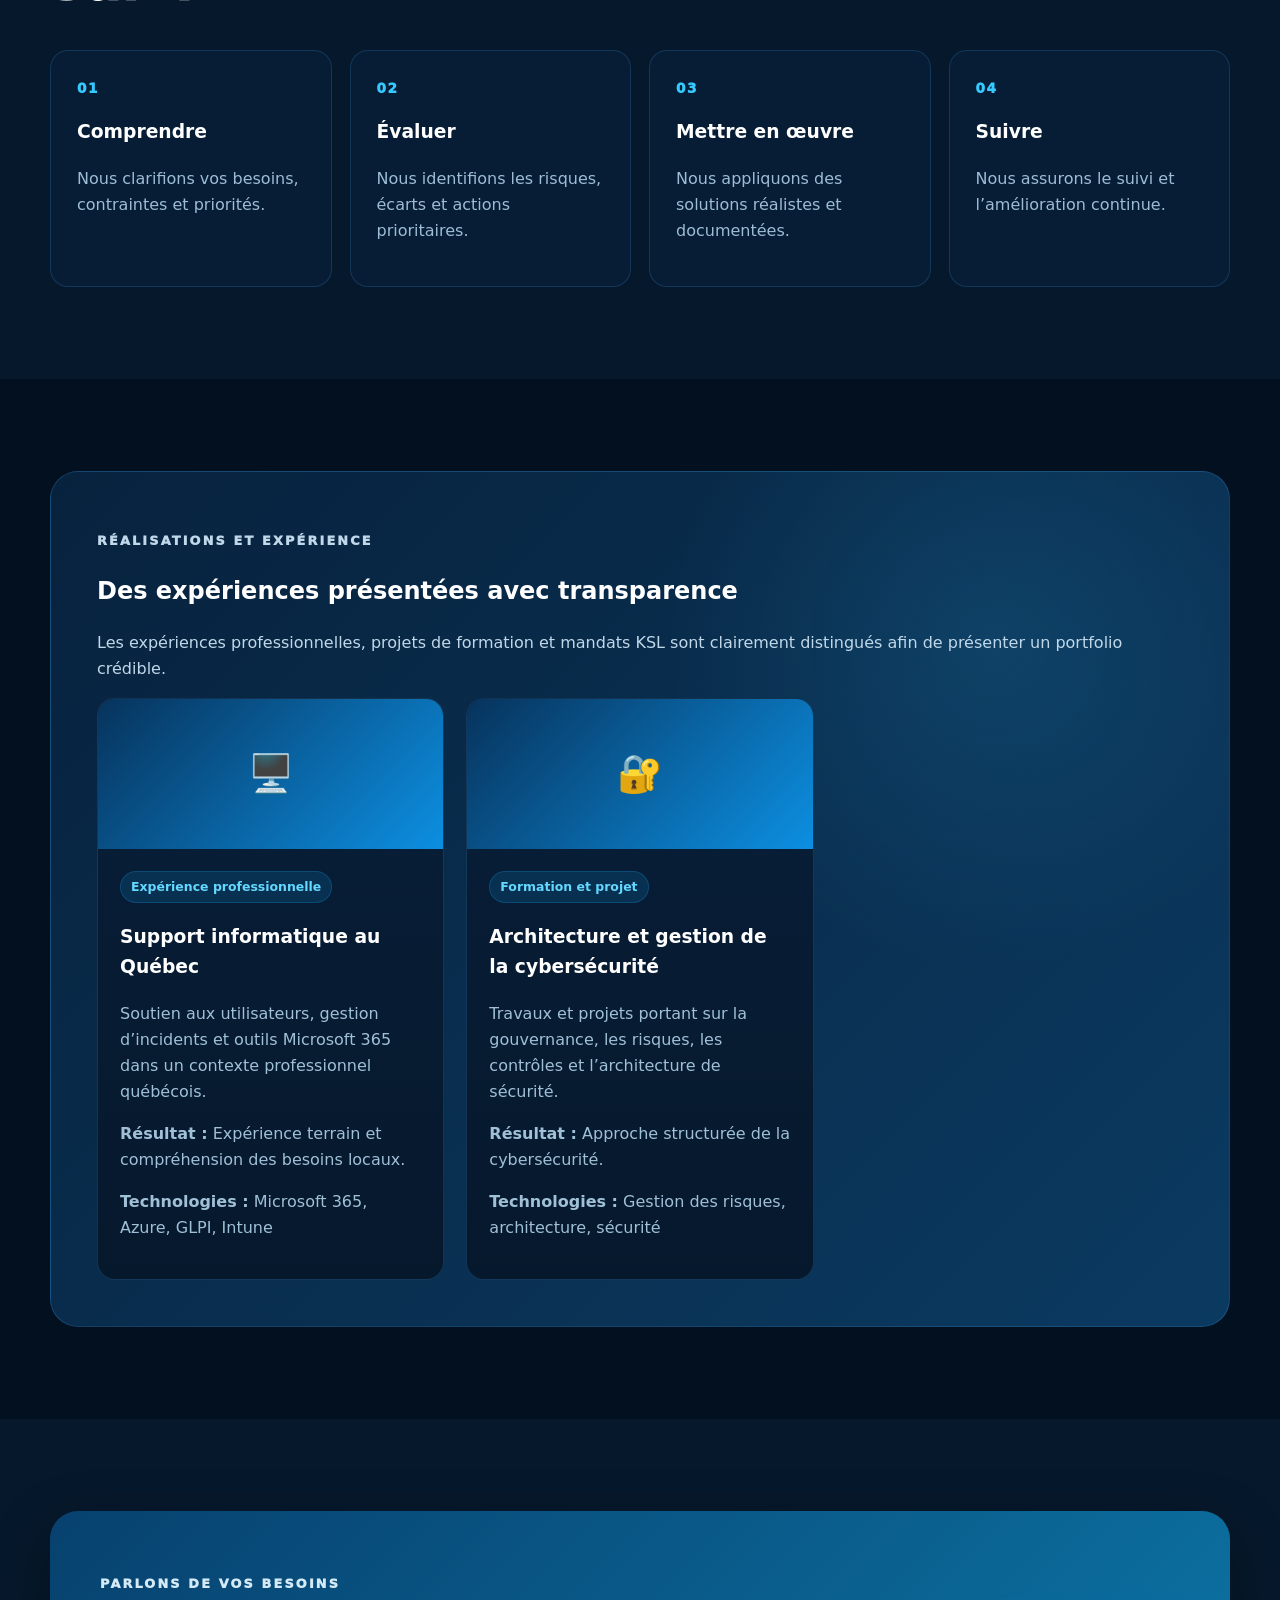
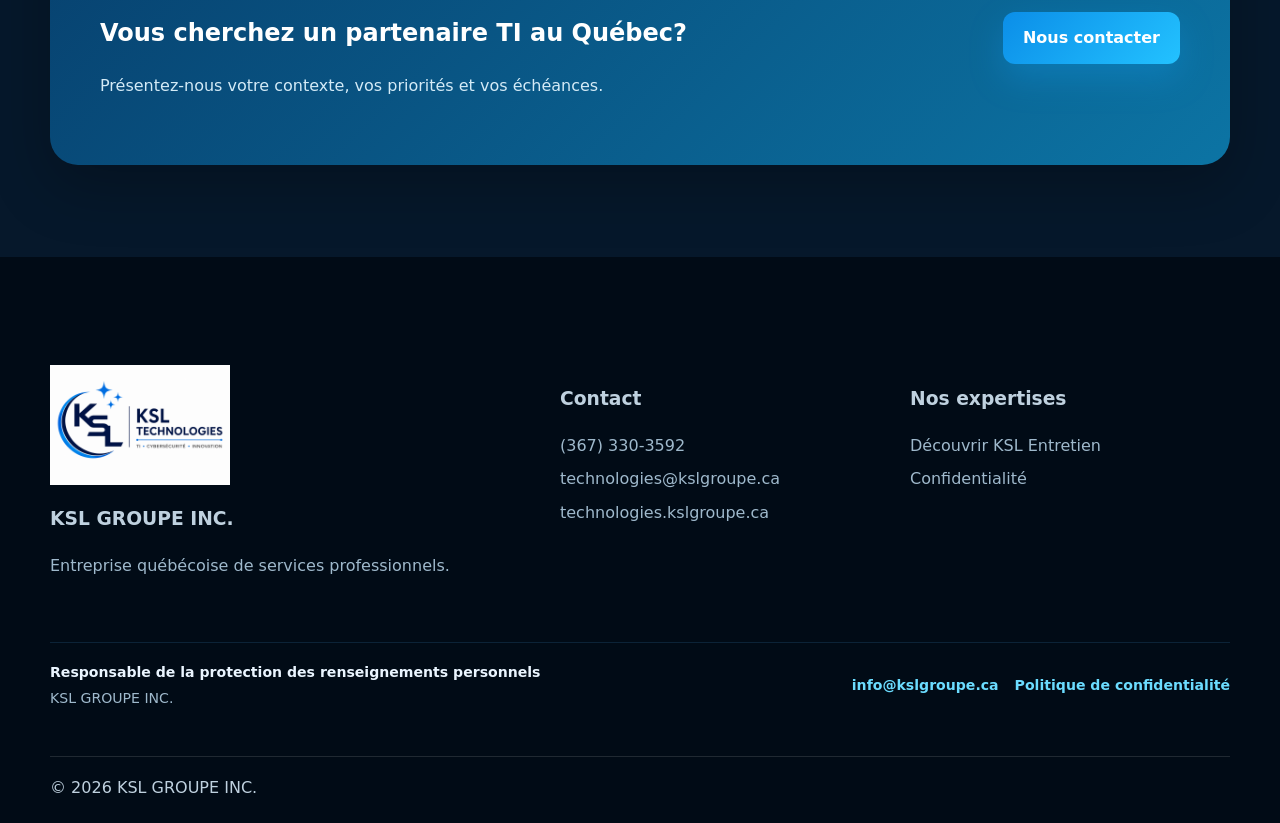
==== commit bea01bc3: "Ajoute un retour vers KSL Groupe sur index.html" ====
--- a/index.html
+++ b/index.html
@@ -1,4 +1,4 @@
-<!doctype html><html lang="fr-CA"><head><meta charset="utf-8"><meta name="viewport" content="width=device-width,initial-scale=1"><title>KSL TI & cybersécurité | Québec</title><meta name="description" content="Support informatique, cybersécurité, infrastructures et Microsoft 365 pour PME au Québec."><link rel="canonical" href="https://technologies.kslgroupe.ca/"><link rel="icon" href="/assets/img/favicon.png"><link rel="stylesheet" href="/assets/css/site.css"></head><body><header class="site-header"><div class="container nav"><a class="brand" href="/"><img src="/assets/img/logo-technologies.png" alt="Logo KSL"><span>KSL GROUPE INC.<small>TI & CYBERSÉCURITÉ</small></span></a><button class="menu">Menu</button><nav class="links"><a href="/index.html">Accueil</a><a href="/services.html">Services</a><a href="/cybersecurite.html">Cybersécurité</a><a href="/realisations.html">Expérience</a><a href="/carrieres.html">Carrières</a><a href="/a-propos.html">À propos</a><a class="btn btn-primary" href="/soumission.html">Soumission</a></nav></div></header><main>
+<!doctype html><html lang="fr-CA"><head><meta charset="utf-8"><meta name="viewport" content="width=device-width,initial-scale=1"><title>KSL TI & cybersécurité | Québec</title><meta name="description" content="Support informatique, cybersécurité, infrastructures et Microsoft 365 pour PME au Québec."><link rel="canonical" href="https://technologies.kslgroupe.ca/"><link rel="icon" href="/assets/img/favicon.png"><link rel="stylesheet" href="/assets/css/site.css"></head><body><header class="site-header"><div class="container nav"><a class="brand" href="/"><img src="/assets/img/logo-technologies.png" alt="Logo KSL"><span>KSL GROUPE INC.<small>TI & CYBERSÉCURITÉ</small></span></a><button class="menu">Menu</button><nav class="links"><a href="/index.html">Accueil</a><a href="https://kslgroupe.ca/">KSL Groupe</a><a href="/services.html">Services</a><a href="/cybersecurite.html">Cybersécurité</a><a href="/realisations.html">Expérience</a><a href="/carrieres.html">Carrières</a><a href="/a-propos.html">À propos</a><a class="btn btn-primary" href="/soumission.html">Soumission</a></nav></div></header><main>
 <section class="hero-v4"><div class="container"><div class="hero-content reveal"><span class="hero-badge">Partenaire technologique local au Québec</span><h1>Des solutions fiables pour vos technologies et votre cybersécurité.</h1><p>KSL accompagne les PME, les organisations et les professionnels avec du support informatique, des infrastructures sécurisées, Microsoft 365 et des services de cybersécurité adaptés.</p><div class="actions"><a class="btn btn-premium" href="/soumission.html">Demander une consultation</a><a class="btn btn-ghost" href="/realisations.html">Voir notre expérience</a></div><div class="hero-metrics"><div class="metric"><strong>Support local</strong><span>Québec et accompagnement à distance</span></div><div class="metric"><strong>Approche structurée</strong><span>Priorités, documentation et suivi</span></div><div class="metric"><strong>Solutions PME</strong><span>Services proportionnés à vos besoins</span></div></div></div></div></section>
 <section class="premium-section"><div class="container"><div class="head reveal"><p class="eyebrow">Nos expertises</p><h2>Une expertise complète pour vos besoins numériques</h2><p>La cybersécurité est intégrée à la gestion de vos systèmes, de vos accès et de vos opérations.</p></div><div class="premium-grid"><article class="premium-card reveal"><div class="premium-icon">🎧</div><h3>Support informatique</h3><p>Assistance aux utilisateurs, dépannage et résolution d’incidents.</p></article><article class="premium-card reveal"><div class="premium-icon">🛡️</div><h3>Cybersécurité</h3><p>Évaluation des risques, gestion des accès et sensibilisation.</p></article><article class="premium-card reveal"><div class="premium-icon">🌐</div><h3>Infrastructures & réseaux</h3><p>Documentation, configuration, maintenance et recommandations.</p></article><article class="premium-card reveal"><div class="premium-icon">☁️</div><h3>Microsoft 365</h3><p>Comptes, licences, collaboration et sécurisation des environnements.</p></article></div></div></section>
 
@@ -38,4 +38,4 @@
 <section class="premium-section alt"><div class="container"><div class="head reveal"><p class="eyebrow">Notre méthode</p><h2>Un accompagnement clair, de l’analyse au suivi</h2></div><div class="process"><article class="process-step reveal"><h3>Comprendre</h3><p>Nous clarifions vos besoins, contraintes et priorités.</p></article><article class="process-step reveal"><h3>Évaluer</h3><p>Nous identifions les risques, écarts et actions prioritaires.</p></article><article class="process-step reveal"><h3>Mettre en œuvre</h3><p>Nous appliquons des solutions réalistes et documentées.</p></article><article class="process-step reveal"><h3>Suivre</h3><p>Nous assurons le suivi et l’amélioration continue.</p></article></div></div></section>
 <section class="premium-section"><div class="container"><div class="case-band reveal"><p class="eyebrow">Réalisations et expérience</p><h2>Des expériences présentées avec transparence</h2><p>Les expériences professionnelles, projets de formation et mandats KSL sont clairement distingués afin de présenter un portfolio crédible.</p><div class="portfolio-grid" data-portfolio class="portfolio-grid portfolio-grid-spaced"></div></div></div></section>
 <section class="premium-section alt"><div class="container premium-cta reveal"><div><p class="eyebrow">Parlons de vos besoins</p><h2>Vous cherchez un partenaire TI au Québec?</h2><p>Présentez-nous votre contexte, vos priorités et vos échéances.</p></div><a class="btn btn-premium" href="/soumission.html">Nous contacter</a></div></section>
-</main><a class="whatsapp" href="https://wa.me/13673303592" target="_blank">WhatsApp</a><footer class="footer"><div class="container footer-grid"><div><img src="/assets/img/logo-technologies.png"><h3>KSL GROUPE INC.</h3><p>Entreprise québécoise de services professionnels.</p></div><div><h3>Contact</h3><a href="tel:+13673303592">(367) 330-3592</a><a href="mailto:technologies@kslgroupe.ca">technologies@kslgroupe.ca</a><a href="https://technologies.kslgroupe.ca">technologies.kslgroupe.ca</a></div><div><h3>Nos expertises</h3><a href="https://entretien.technologies.kslgroupe.ca">Découvrir KSL Entretien</a><a href="/confidentialite.html">Confidentialité</a></div></div><div class="container bottom">© <span data-year></span> KSL GROUPE INC.</div></footer><script src="/assets/js/site.js"></script></body></html>
+</main><a class="whatsapp" href="https://wa.me/13673303592" target="_blank">WhatsApp</a><footer class="footer"><div class="container footer-grid"><div><img src="/assets/img/logo-technologies.png"><h3>KSL GROUPE INC.</h3><p>Entreprise québécoise de services professionnels.</p></div><div><h3>Contact</h3><a href="tel:+13673303592">(367) 330-3592</a><a href="mailto:technologies@kslgroupe.ca">technologies@kslgroupe.ca</a><a href="https://technologies.kslgroupe.ca">technologies.kslgroupe.ca</a></div><div><h3>Nos expertises</h3><a href="https://entretien.kslgroupe.ca/">Découvrir KSL Entretien</a><a href="/confidentialite.html">Confidentialité</a></div></div><div class="container bottom">© <span data-year></span> KSL GROUPE INC.</div></footer><script src="/assets/js/site.js"></script></body></html>
--- a/assets/css/site.css
+++ b/assets/css/site.css
@@ -358,3 +358,14 @@
 .legal-contact strong{color:#fff}.legal-contact a{color:#6bdcff;font-weight:800}
 @media(max-width:980px){.product-grid,.product-detail-grid{grid-template-columns:1fr}.flow-grid{grid-template-columns:repeat(2,1fr)}}
 @media(max-width:640px){.flow-grid{grid-template-columns:1fr}.privacy-public{align-items:flex-start;flex-direction:column}.privacy-links{justify-content:flex-start}}
+
+
+/* =========================================================
+   KSL SECURITY CLEANUP — retrait des styles inline
+   ========================================================= */
+.portfolio-grid-spaced{margin-top:28px}
+.thankyou-section{min-height:65vh;display:grid;place-items:center}
+.consent-row{display:flex!important;gap:10px;align-items:flex-start;margin:18px 0}
+.consent-row input[type="checkbox"]{width:auto!important;margin-top:4px}
+.notice-success{color:#25c77b!important;border-color:#25c77b!important}
+.notice-error{color:#ff8d8d!important;border-color:#d9534f!important}
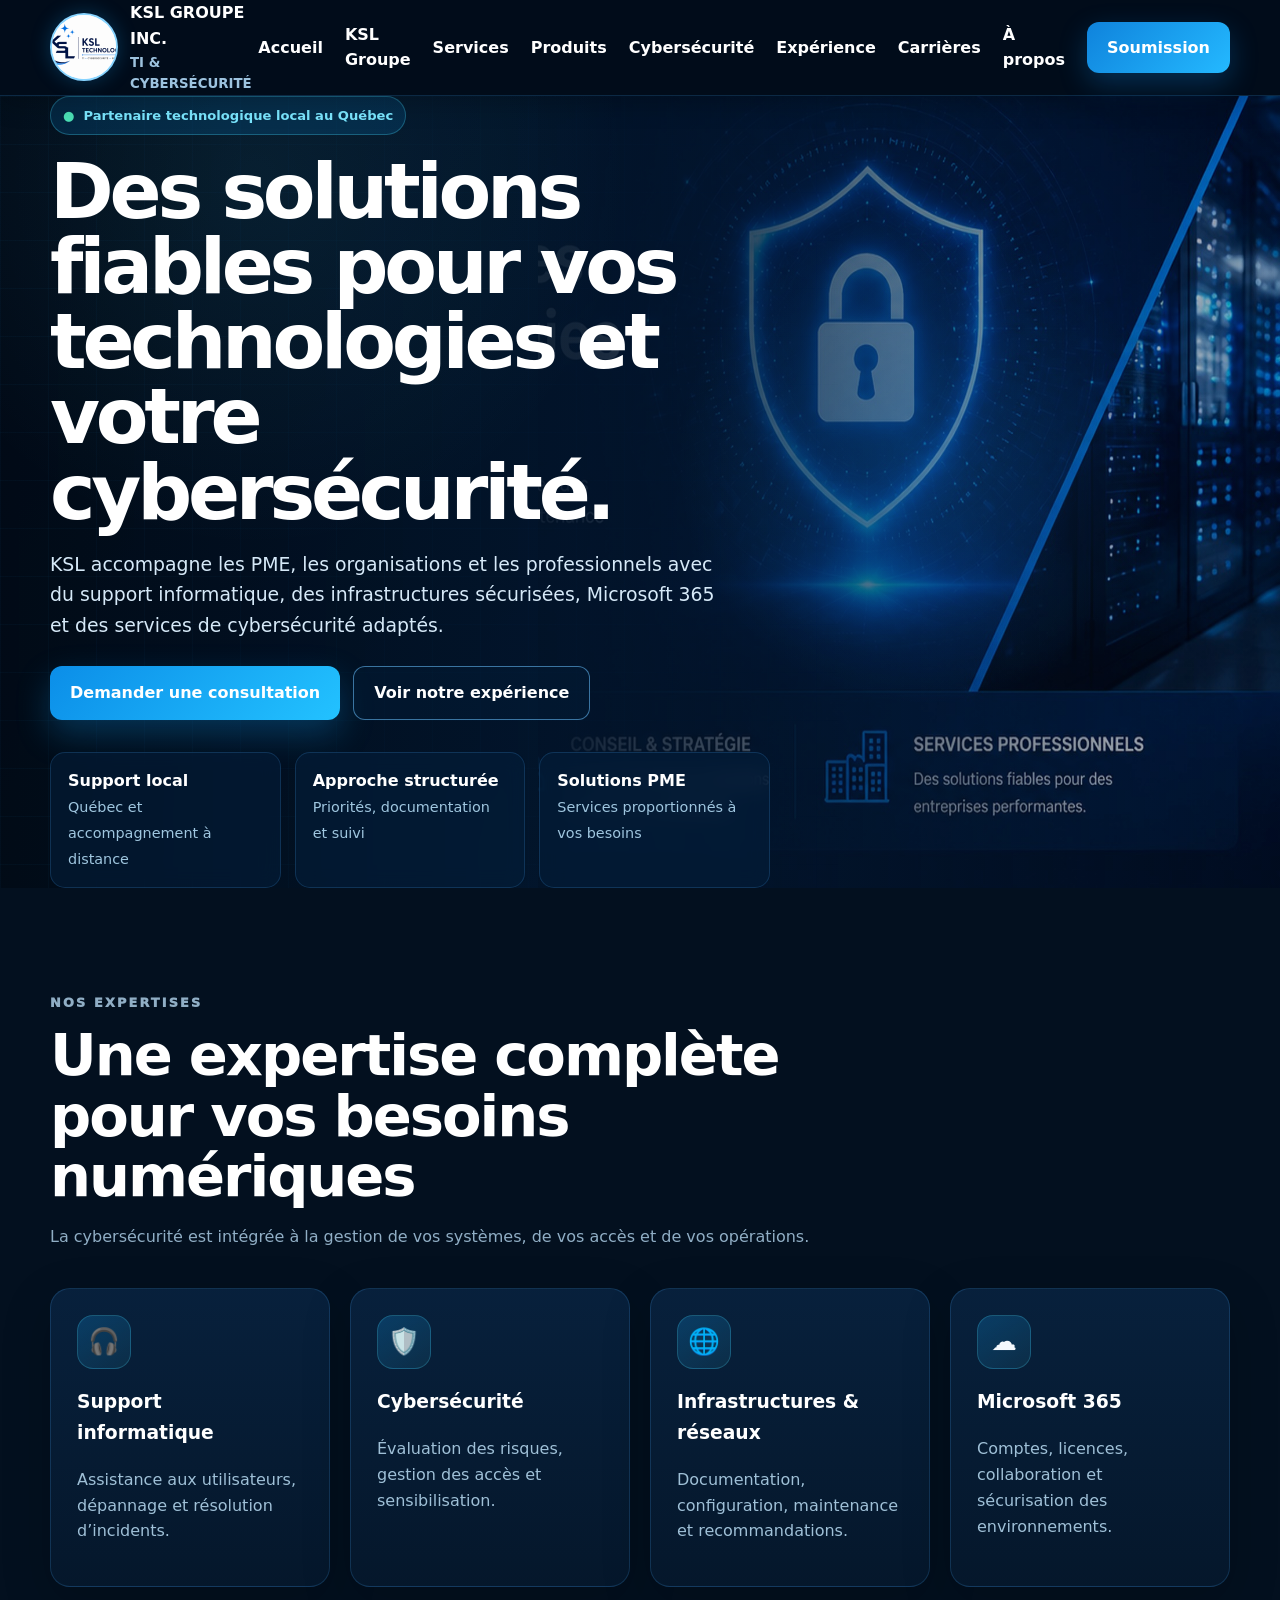
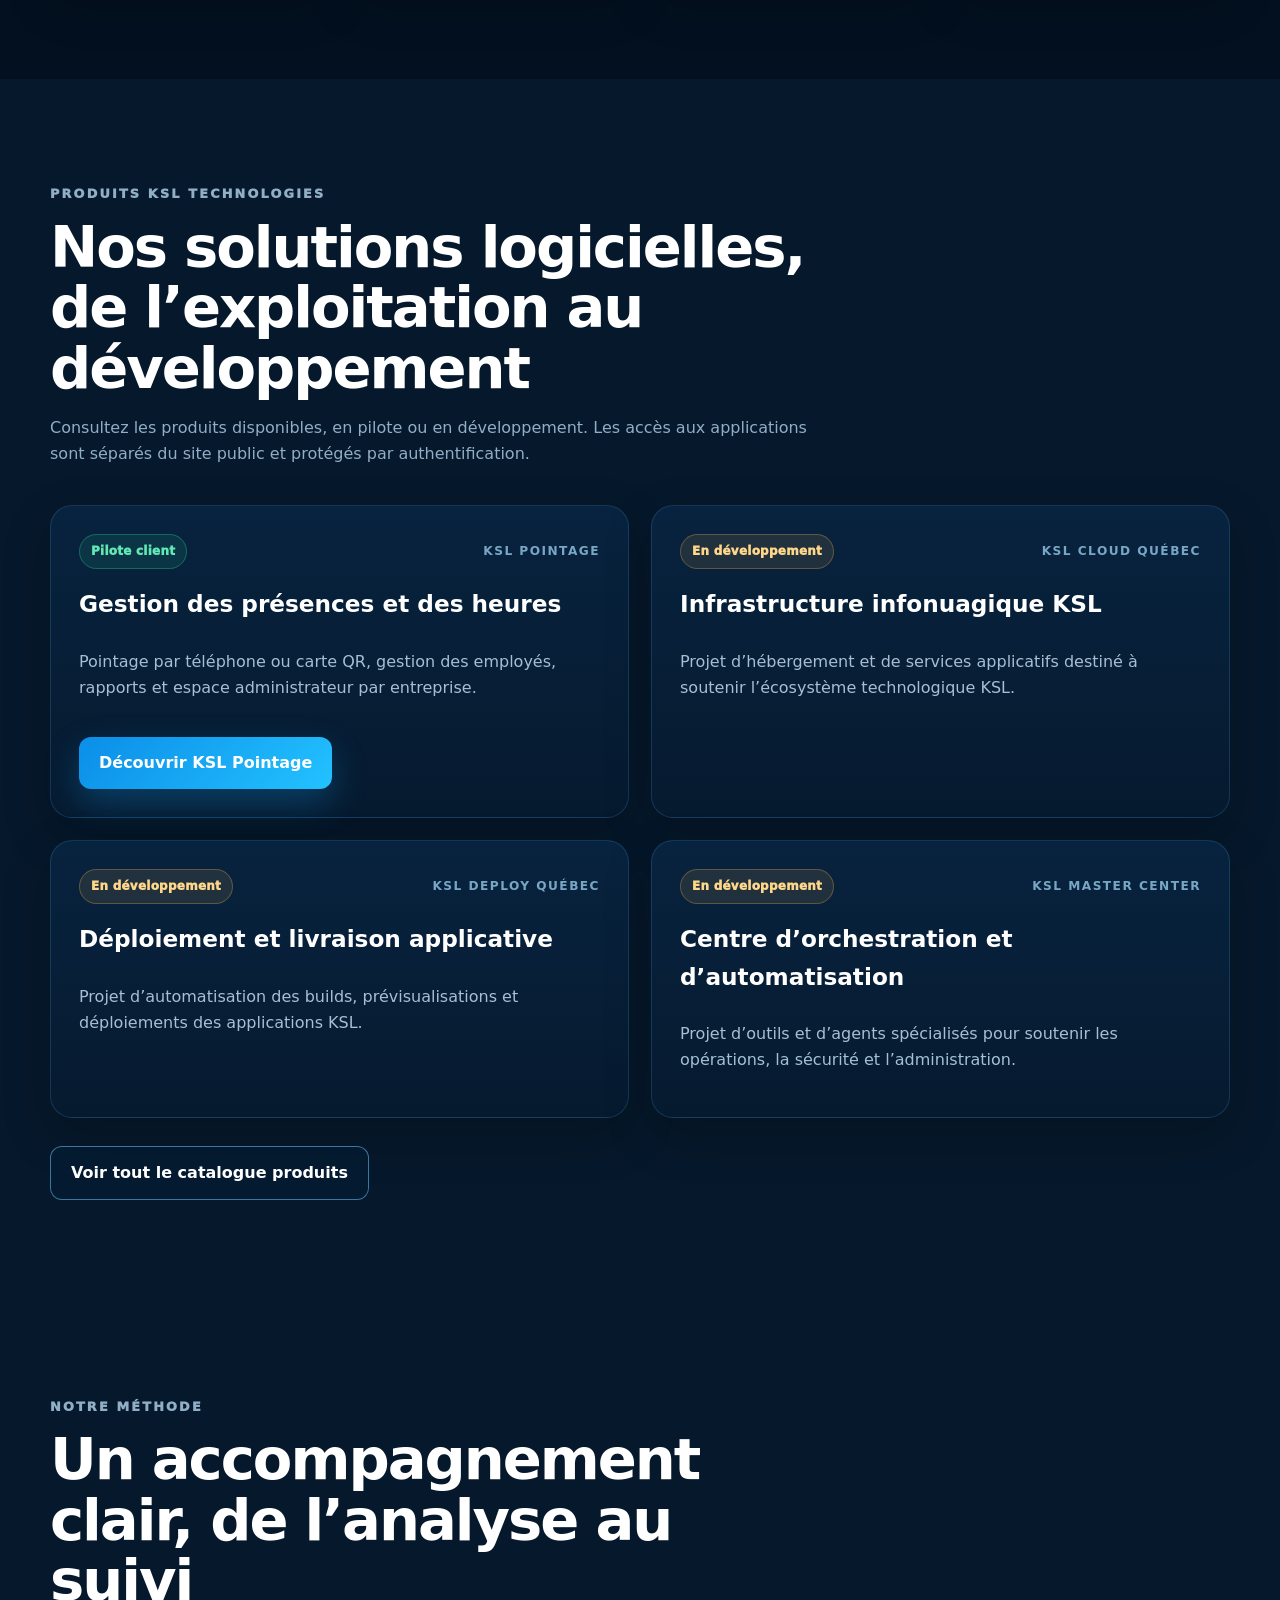
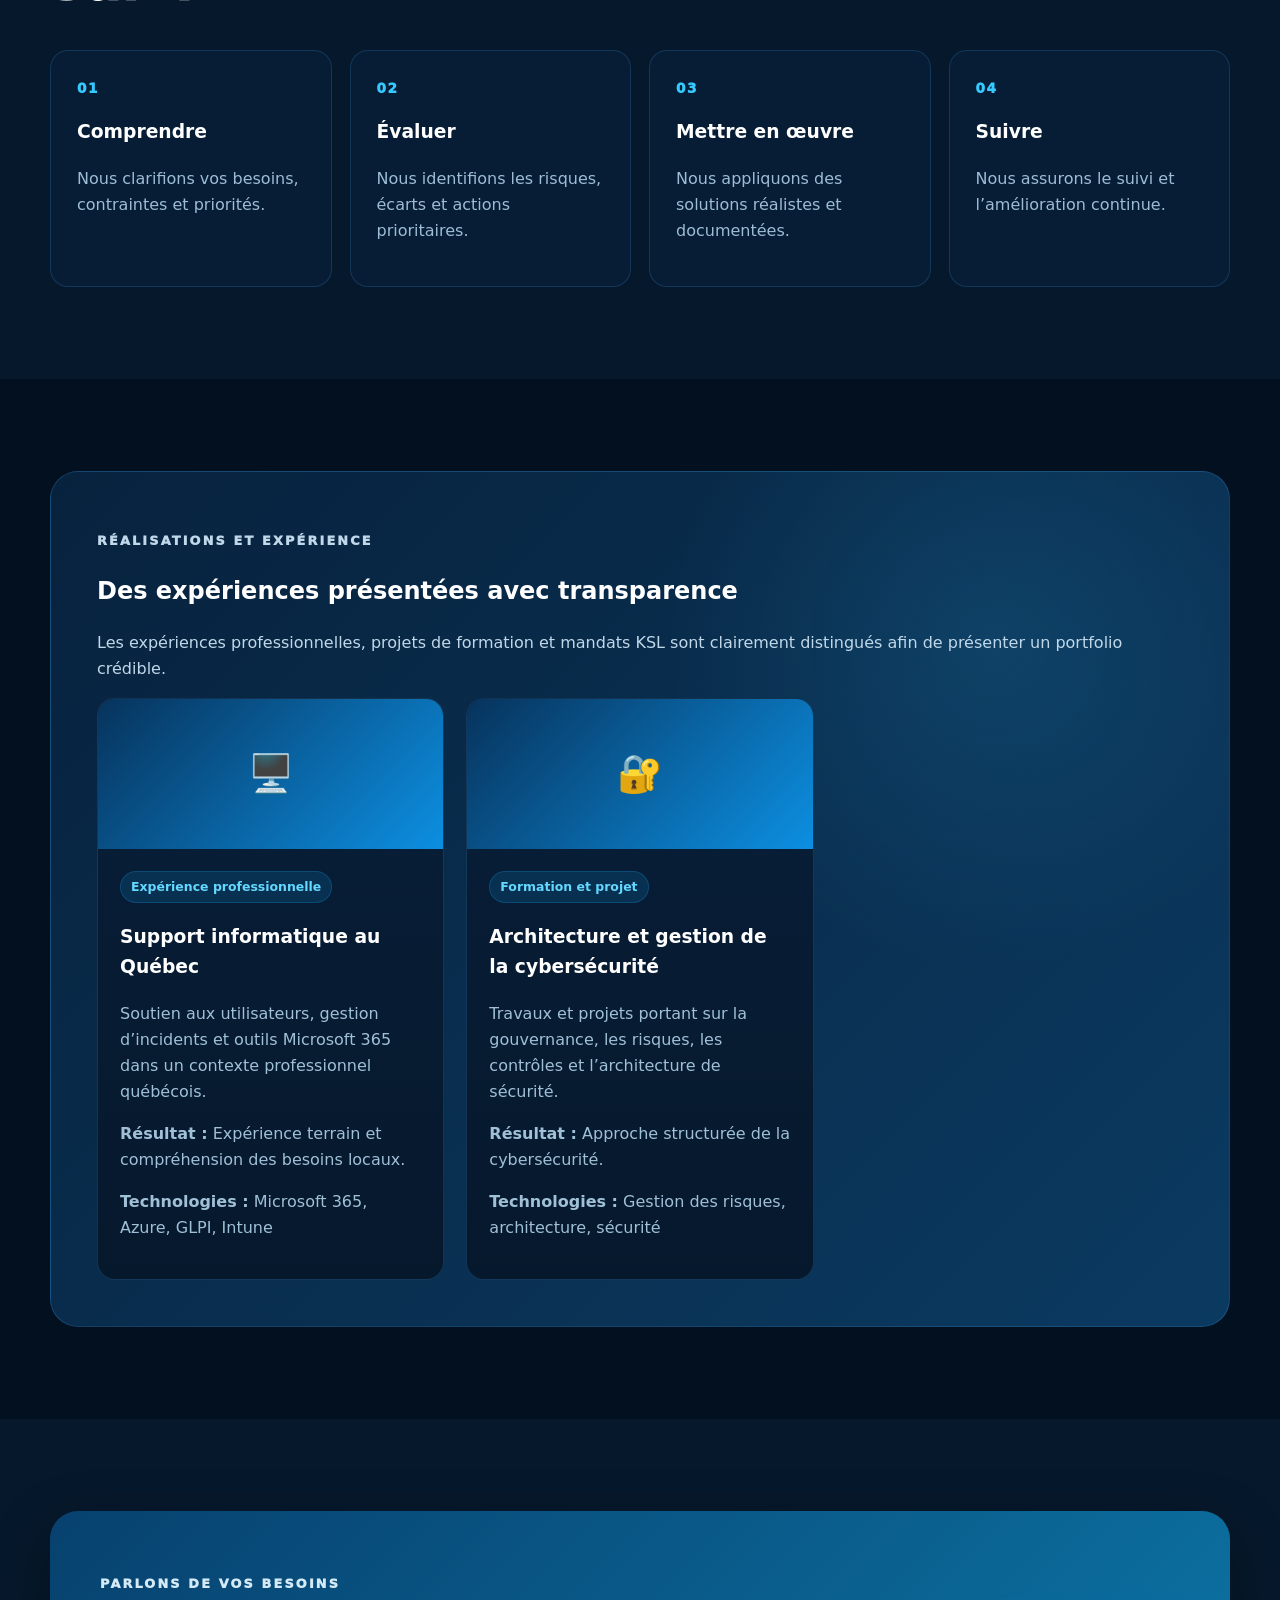
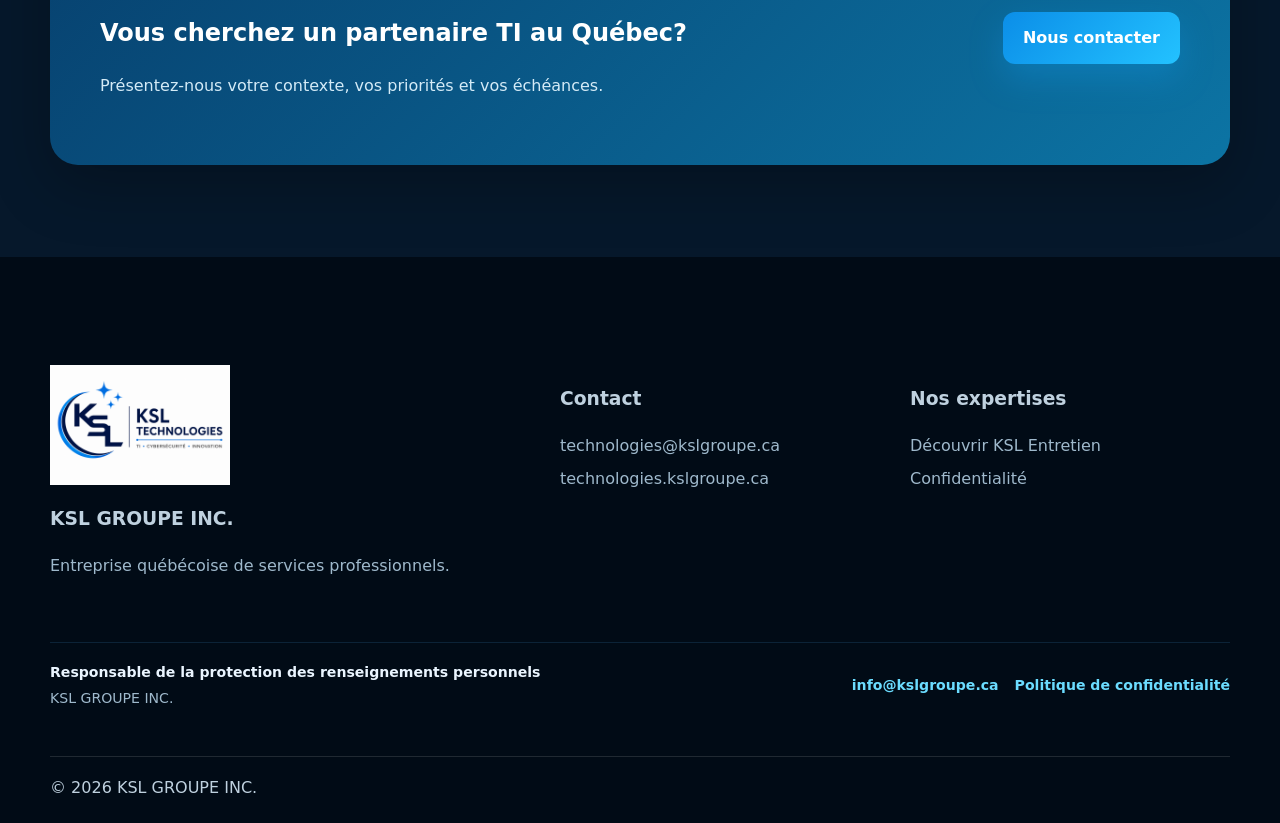
==== commit d719c5f0: "Remove personal phone and WhatsApp contact links from public site" ====
--- a/index.html
+++ b/index.html
@@ -38,4 +38,4 @@
 <section class="premium-section alt"><div class="container"><div class="head reveal"><p class="eyebrow">Notre méthode</p><h2>Un accompagnement clair, de l’analyse au suivi</h2></div><div class="process"><article class="process-step reveal"><h3>Comprendre</h3><p>Nous clarifions vos besoins, contraintes et priorités.</p></article><article class="process-step reveal"><h3>Évaluer</h3><p>Nous identifions les risques, écarts et actions prioritaires.</p></article><article class="process-step reveal"><h3>Mettre en œuvre</h3><p>Nous appliquons des solutions réalistes et documentées.</p></article><article class="process-step reveal"><h3>Suivre</h3><p>Nous assurons le suivi et l’amélioration continue.</p></article></div></div></section>
 <section class="premium-section"><div class="container"><div class="case-band reveal"><p class="eyebrow">Réalisations et expérience</p><h2>Des expériences présentées avec transparence</h2><p>Les expériences professionnelles, projets de formation et mandats KSL sont clairement distingués afin de présenter un portfolio crédible.</p><div class="portfolio-grid" data-portfolio class="portfolio-grid portfolio-grid-spaced"></div></div></div></section>
 <section class="premium-section alt"><div class="container premium-cta reveal"><div><p class="eyebrow">Parlons de vos besoins</p><h2>Vous cherchez un partenaire TI au Québec?</h2><p>Présentez-nous votre contexte, vos priorités et vos échéances.</p></div><a class="btn btn-premium" href="/soumission.html">Nous contacter</a></div></section>
-</main><a class="whatsapp" href="https://wa.me/13673303592" target="_blank">WhatsApp</a><footer class="footer"><div class="container footer-grid"><div><img src="/assets/img/logo-technologies.png"><h3>KSL GROUPE INC.</h3><p>Entreprise québécoise de services professionnels.</p></div><div><h3>Contact</h3><a href="tel:+13673303592">(367) 330-3592</a><a href="mailto:technologies@kslgroupe.ca">technologies@kslgroupe.ca</a><a href="https://technologies.kslgroupe.ca">technologies.kslgroupe.ca</a></div><div><h3>Nos expertises</h3><a href="https://entretien.kslgroupe.ca/">Découvrir KSL Entretien</a><a href="/confidentialite.html">Confidentialité</a></div></div><div class="container bottom">© <span data-year></span> KSL GROUPE INC.</div></footer><script src="/assets/js/site.js"></script></body></html>
+</main><footer class="footer"><div class="container footer-grid"><div><img src="/assets/img/logo-technologies.png"><h3>KSL GROUPE INC.</h3><p>Entreprise québécoise de services professionnels.</p></div><div><h3>Contact</h3><a href="mailto:technologies@kslgroupe.ca">technologies@kslgroupe.ca</a><a href="https://technologies.kslgroupe.ca">technologies.kslgroupe.ca</a></div><div><h3>Nos expertises</h3><a href="https://entretien.kslgroupe.ca/">Découvrir KSL Entretien</a><a href="/confidentialite.html">Confidentialité</a></div></div><div class="container bottom">© <span data-year></span> KSL GROUPE INC.</div></footer><script src="/assets/js/site.js"></script></body></html>
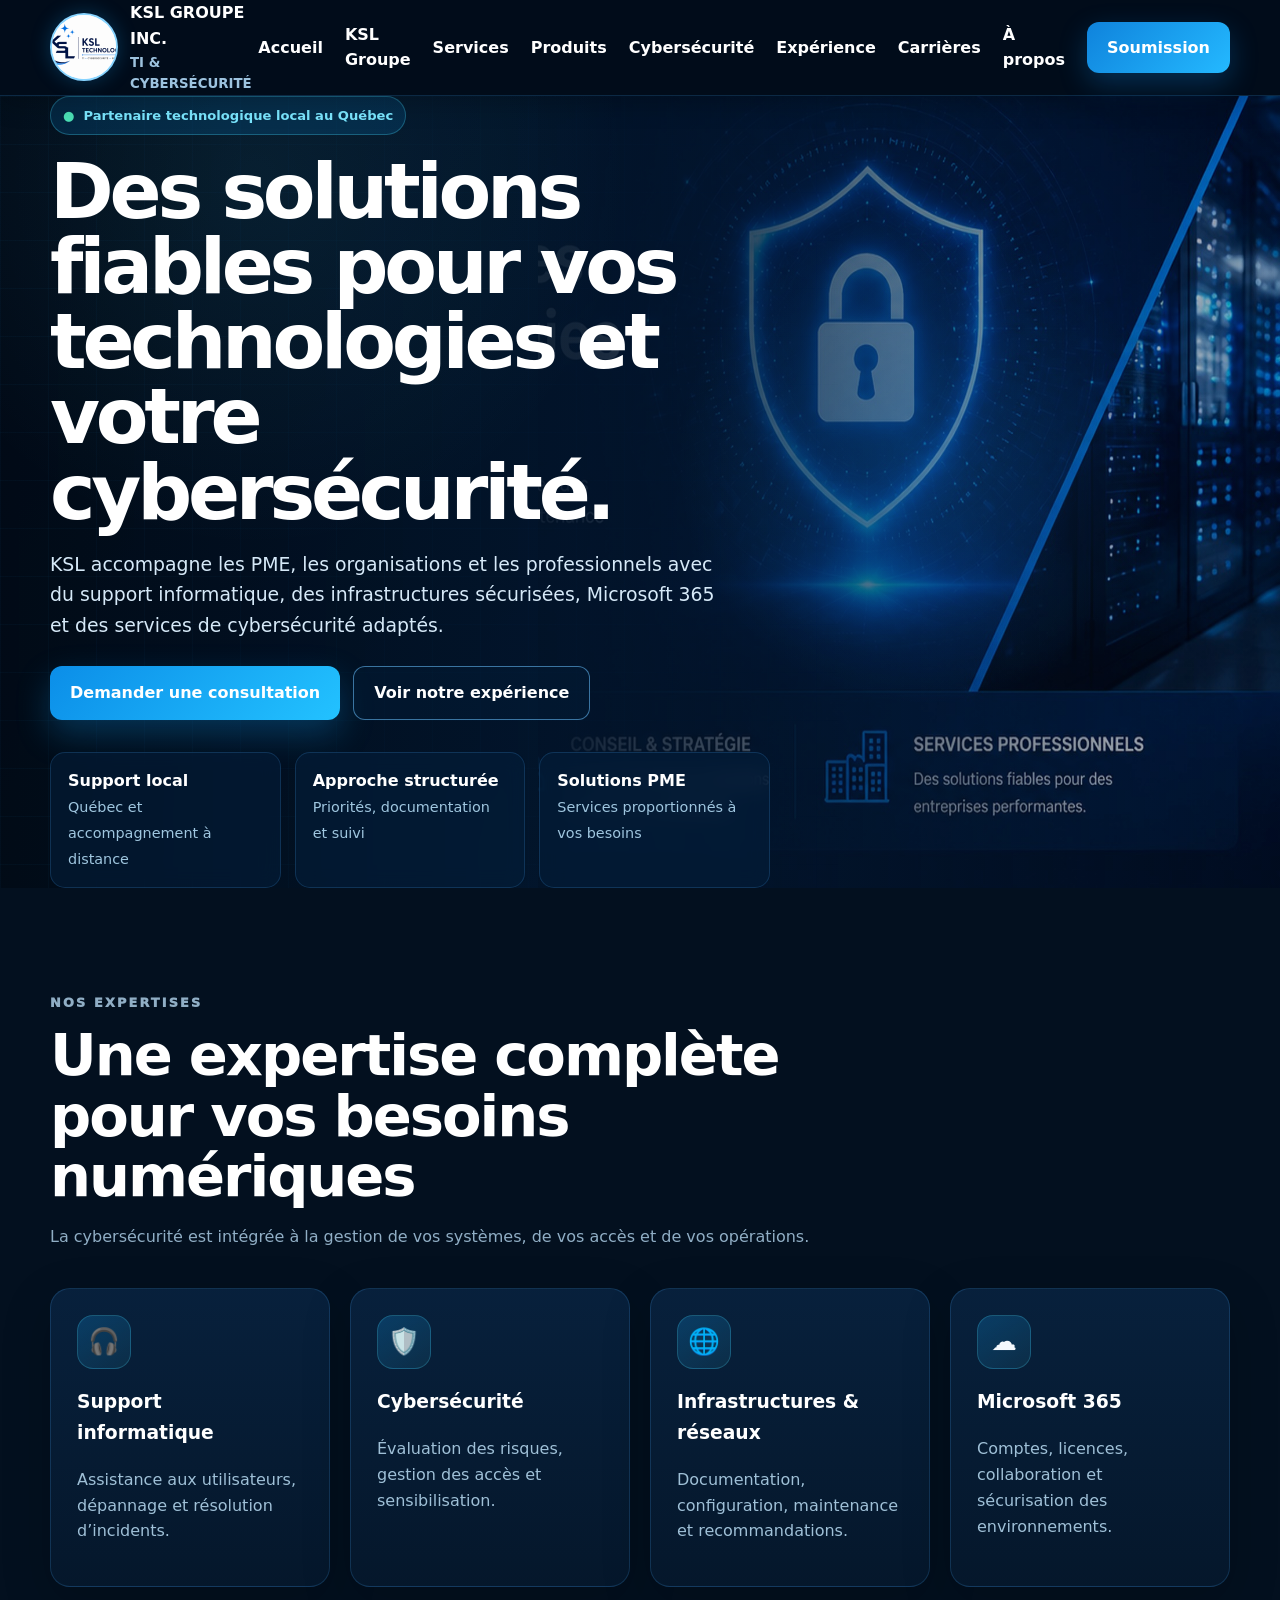
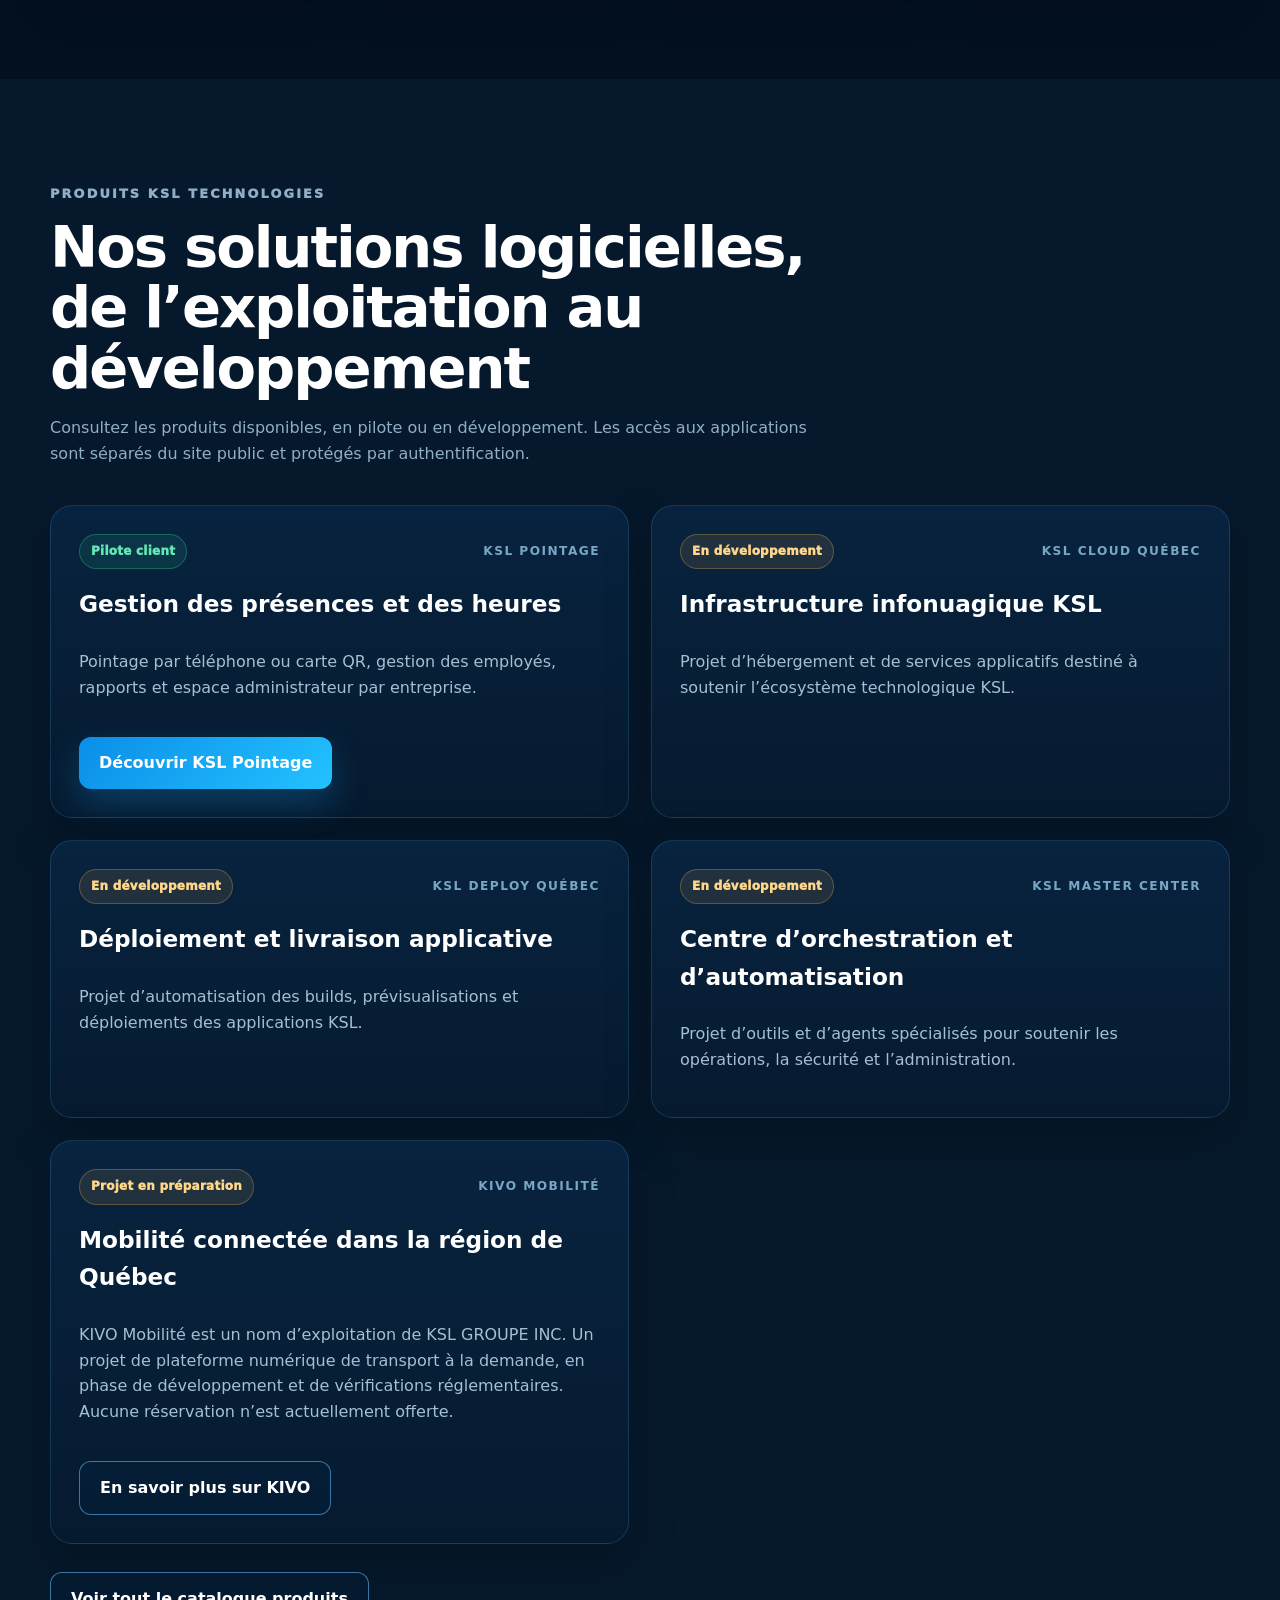
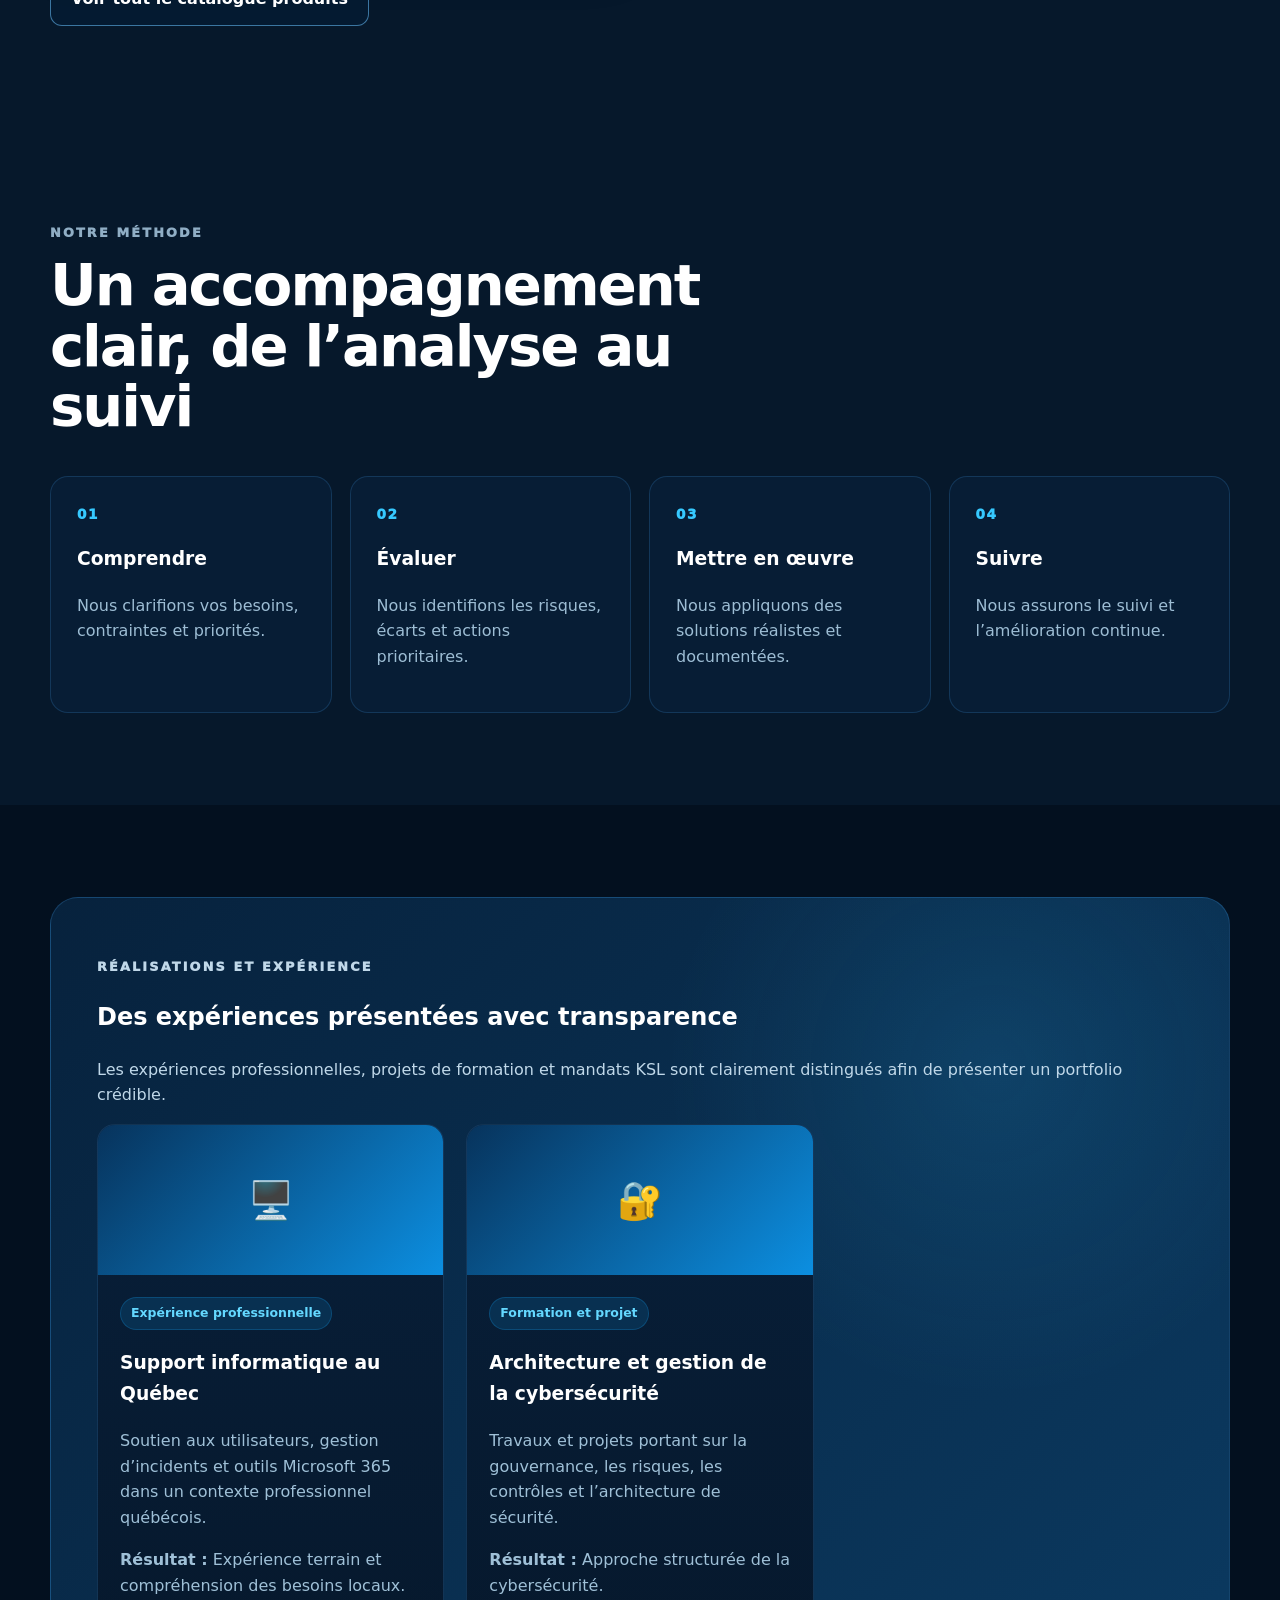
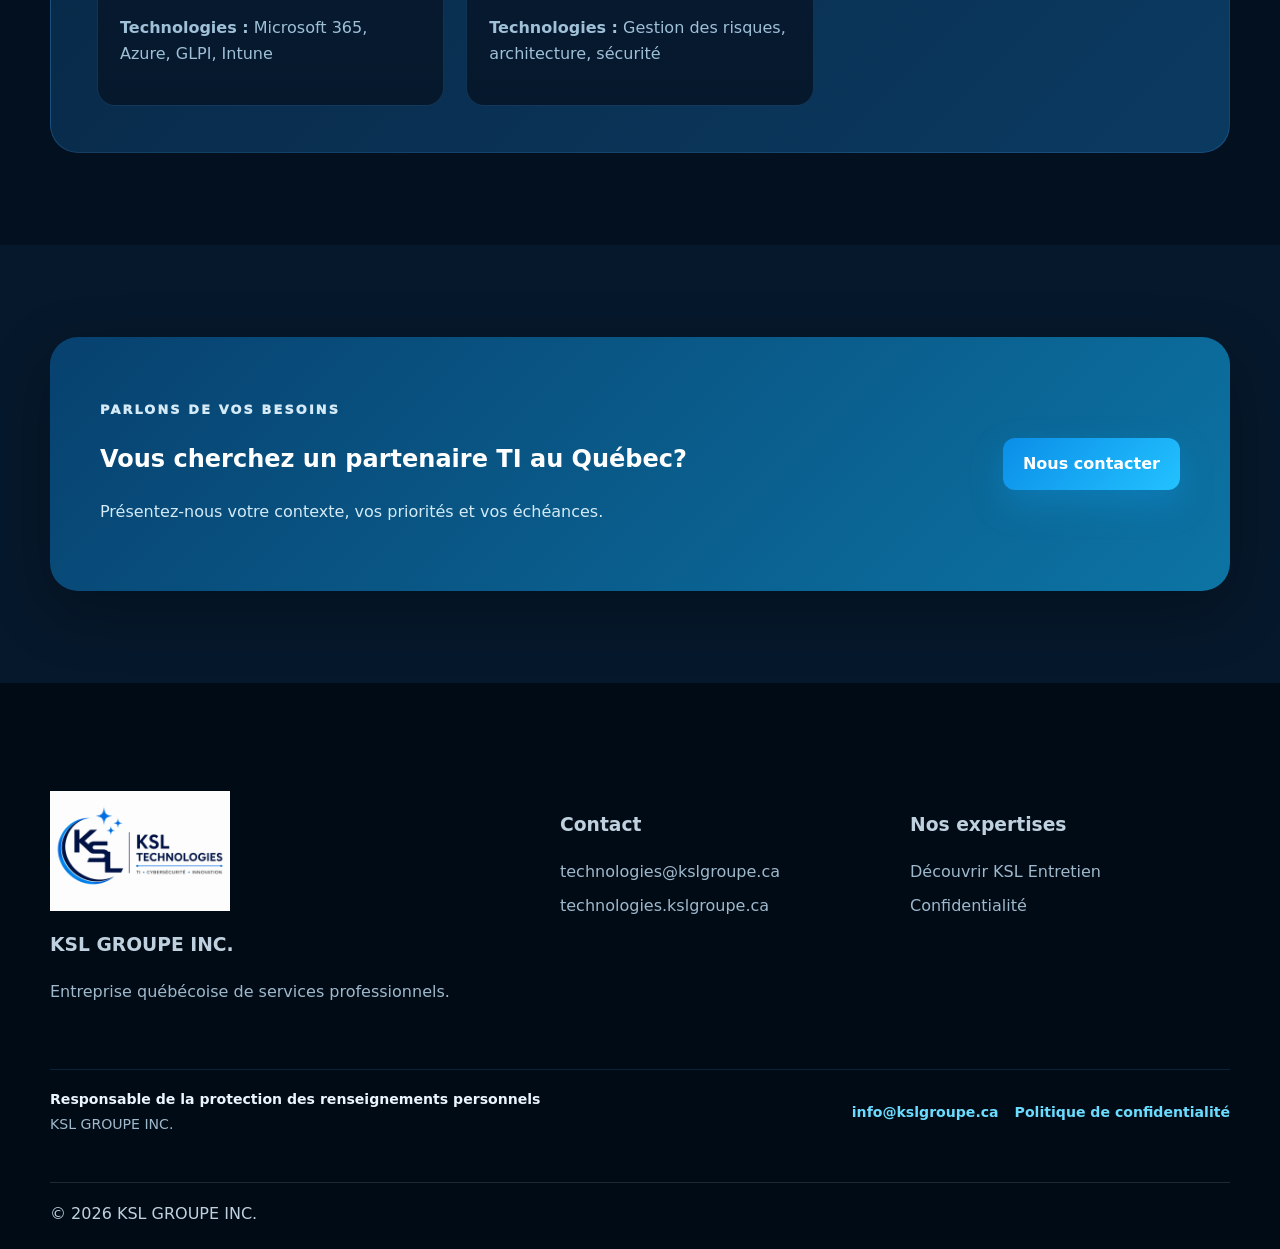
==== commit 4cf07593: "Feature KIVO Mobilité as a KSL group project, without promising live bookings" ====
--- a/index.html
+++ b/index.html
@@ -31,6 +31,12 @@
         <h3>Centre d’orchestration et d’automatisation</h3>
         <p>Projet d’outils et d’agents spécialisés pour soutenir les opérations, la sécurité et l’administration.</p>
       </article>
+      <article class="product-card reveal">
+        <div class="product-topline"><span class="status-badge status-dev">Projet en préparation</span><span class="product-code">KIVO MOBILITÉ</span></div>
+        <h3>Mobilité connectée dans la région de Québec</h3>
+        <p>KIVO Mobilité est un nom d’exploitation de KSL GROUPE INC. Un projet de plateforme numérique de transport à la demande, en phase de développement et de vérifications réglementaires. Aucune réservation n’est actuellement offerte.</p>
+        <div class="product-actions"><a class="btn btn-ghost" href="mailto:info@kslgroupe.ca?subject=KIVO%20Mobilit%C3%A9%20-%20Demande%20d%27information">En savoir plus sur KIVO</a></div>
+      </article>
     </div>
     <div class="product-catalog-link reveal"><a class="btn btn-ghost" href="/produits.html">Voir tout le catalogue produits</a></div>
   </div>
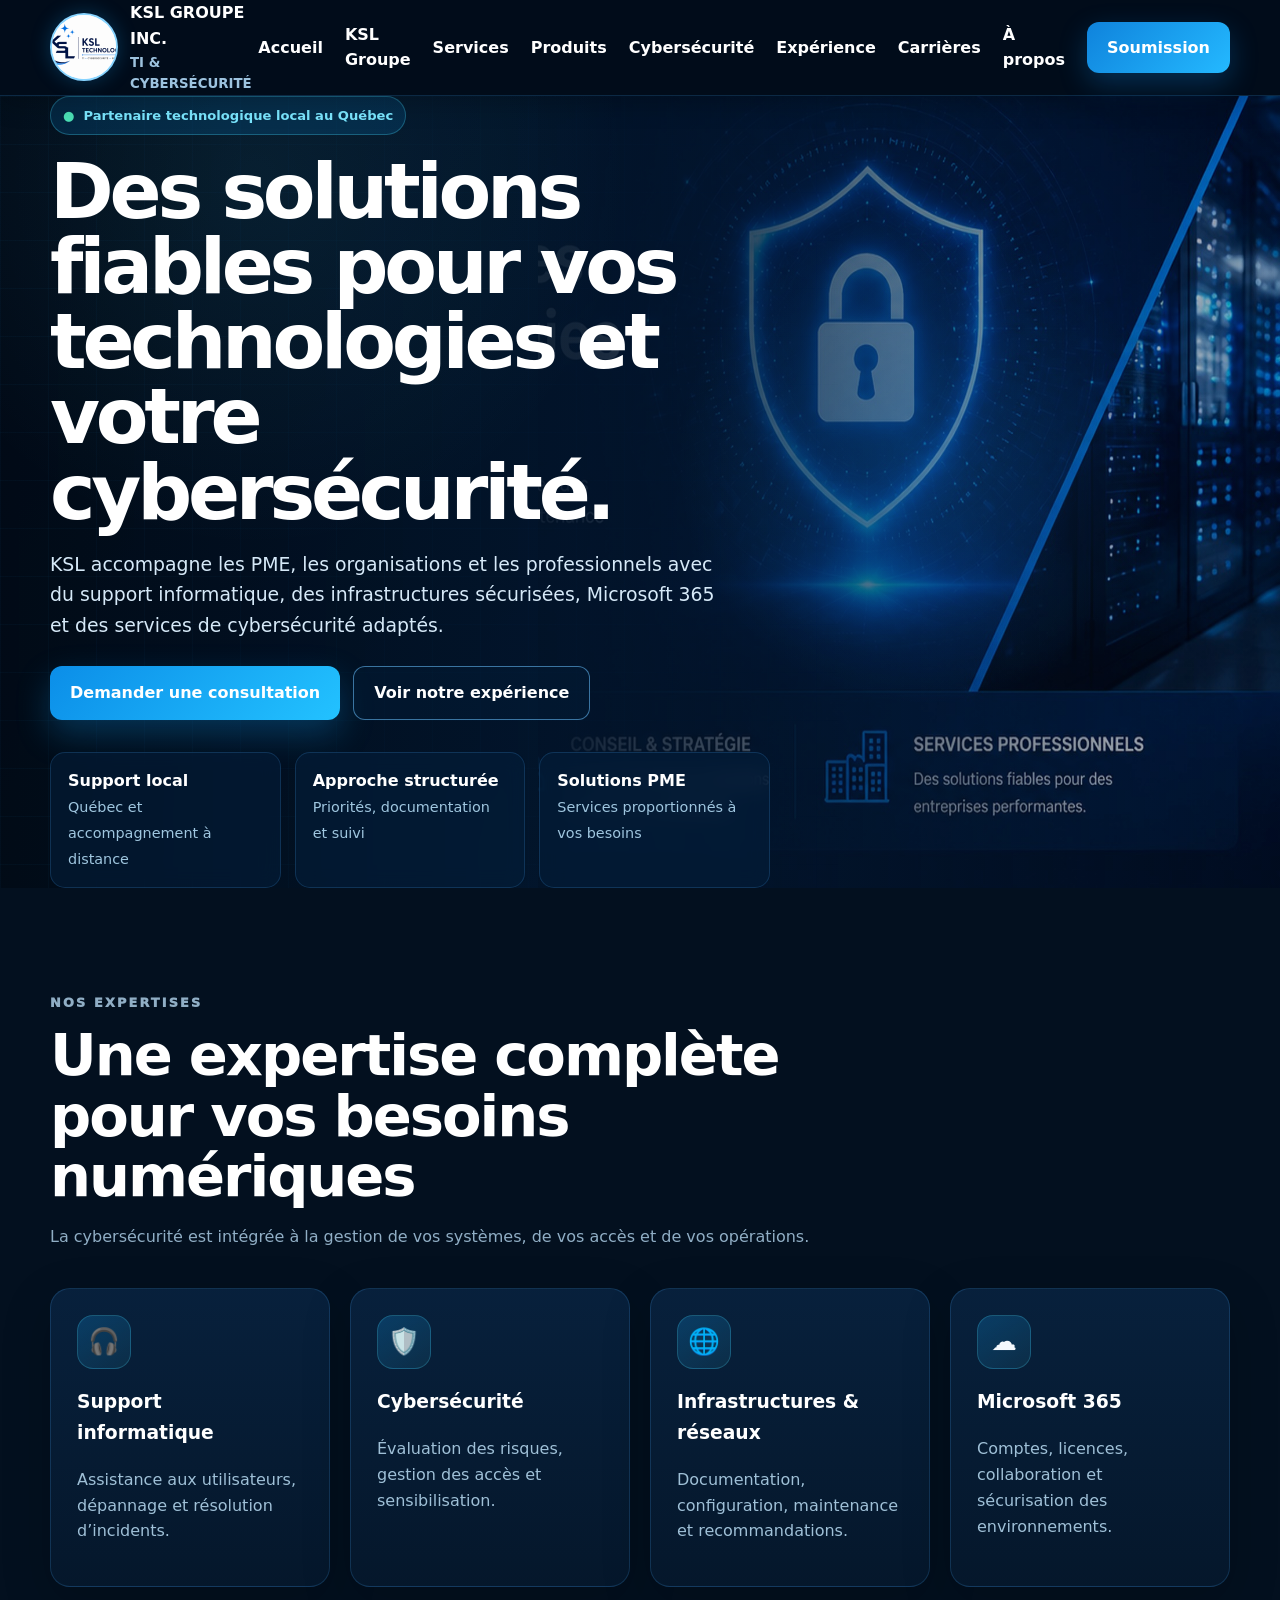
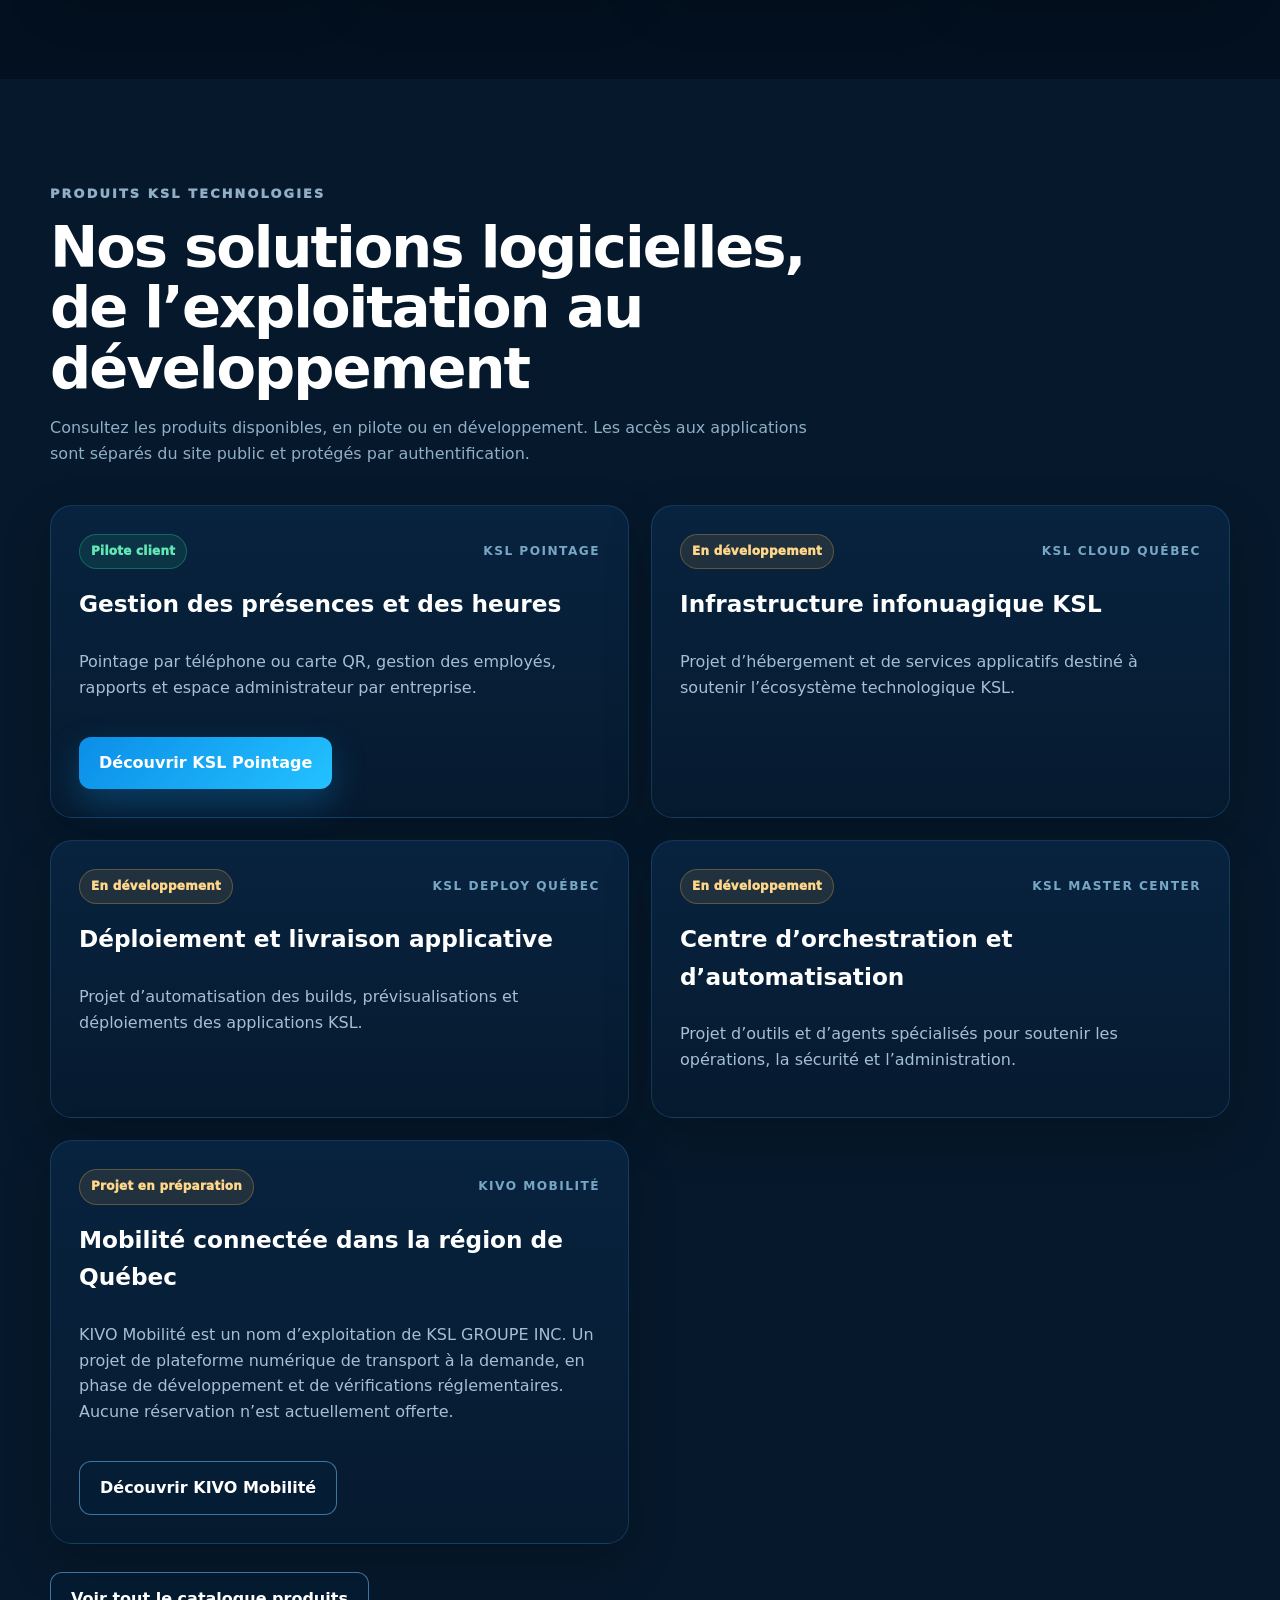
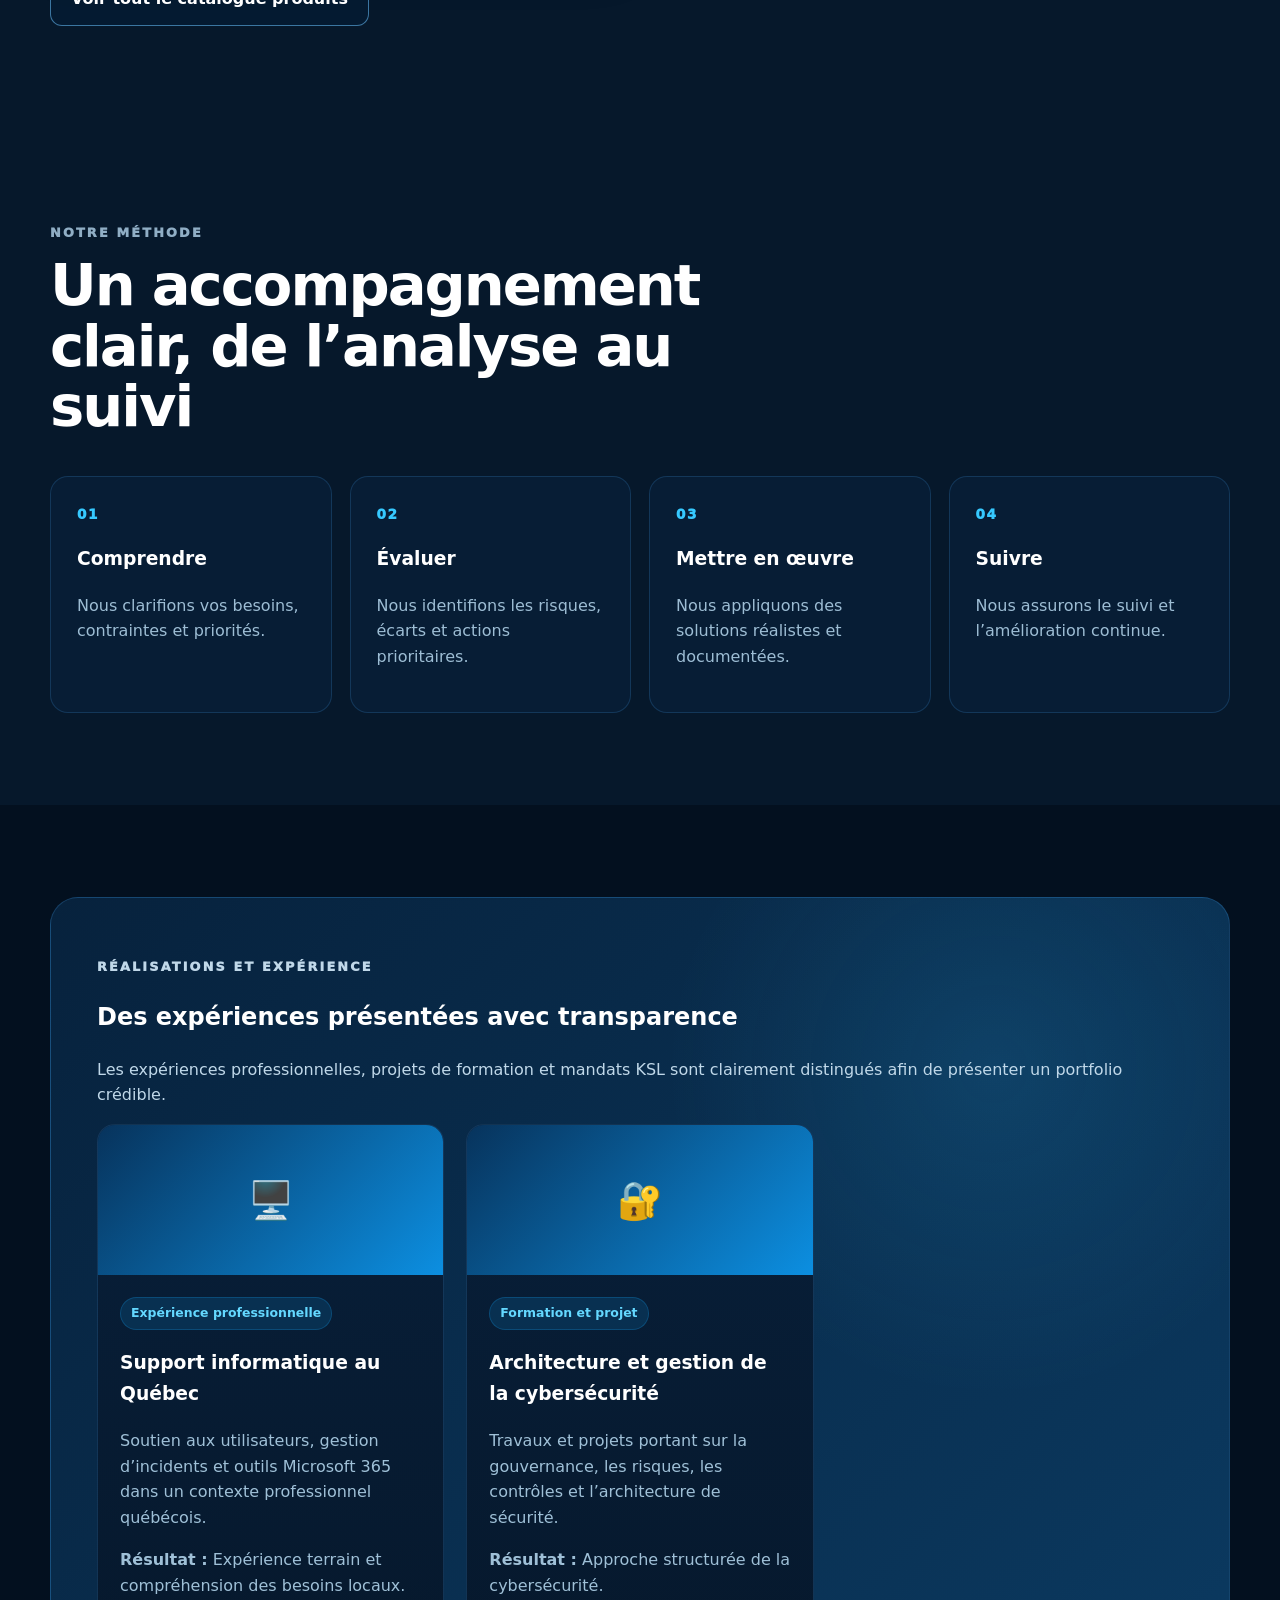
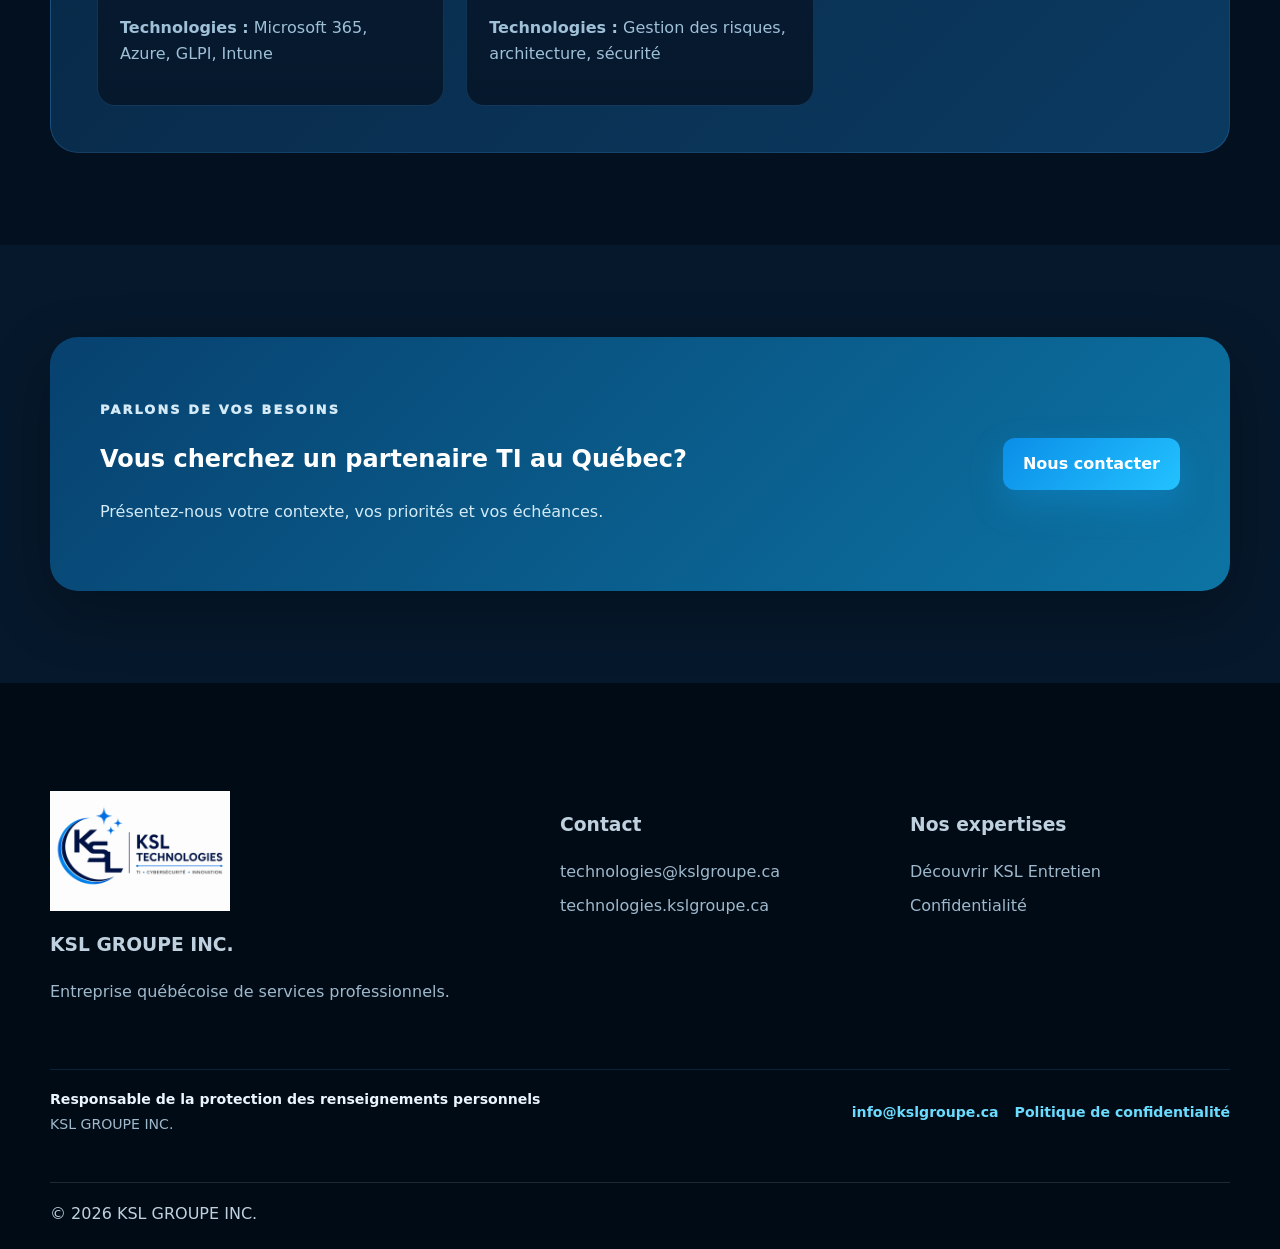
==== commit e9c64f06: "Link KIVO product card to published kivo.kslgroupe.ca domain" ====
--- a/index.html
+++ b/index.html
@@ -35,7 +35,7 @@
         <div class="product-topline"><span class="status-badge status-dev">Projet en préparation</span><span class="product-code">KIVO MOBILITÉ</span></div>
         <h3>Mobilité connectée dans la région de Québec</h3>
         <p>KIVO Mobilité est un nom d’exploitation de KSL GROUPE INC. Un projet de plateforme numérique de transport à la demande, en phase de développement et de vérifications réglementaires. Aucune réservation n’est actuellement offerte.</p>
-        <div class="product-actions"><a class="btn btn-ghost" href="mailto:info@kslgroupe.ca?subject=KIVO%20Mobilit%C3%A9%20-%20Demande%20d%27information">En savoir plus sur KIVO</a></div>
+        <div class="product-actions"><a class="btn btn-ghost" href="https://kivo.kslgroupe.ca/" target="_blank" rel="noopener noreferrer">Découvrir KIVO Mobilité</a></div>
       </article>
     </div>
     <div class="product-catalog-link reveal"><a class="btn btn-ghost" href="/produits.html">Voir tout le catalogue produits</a></div>
